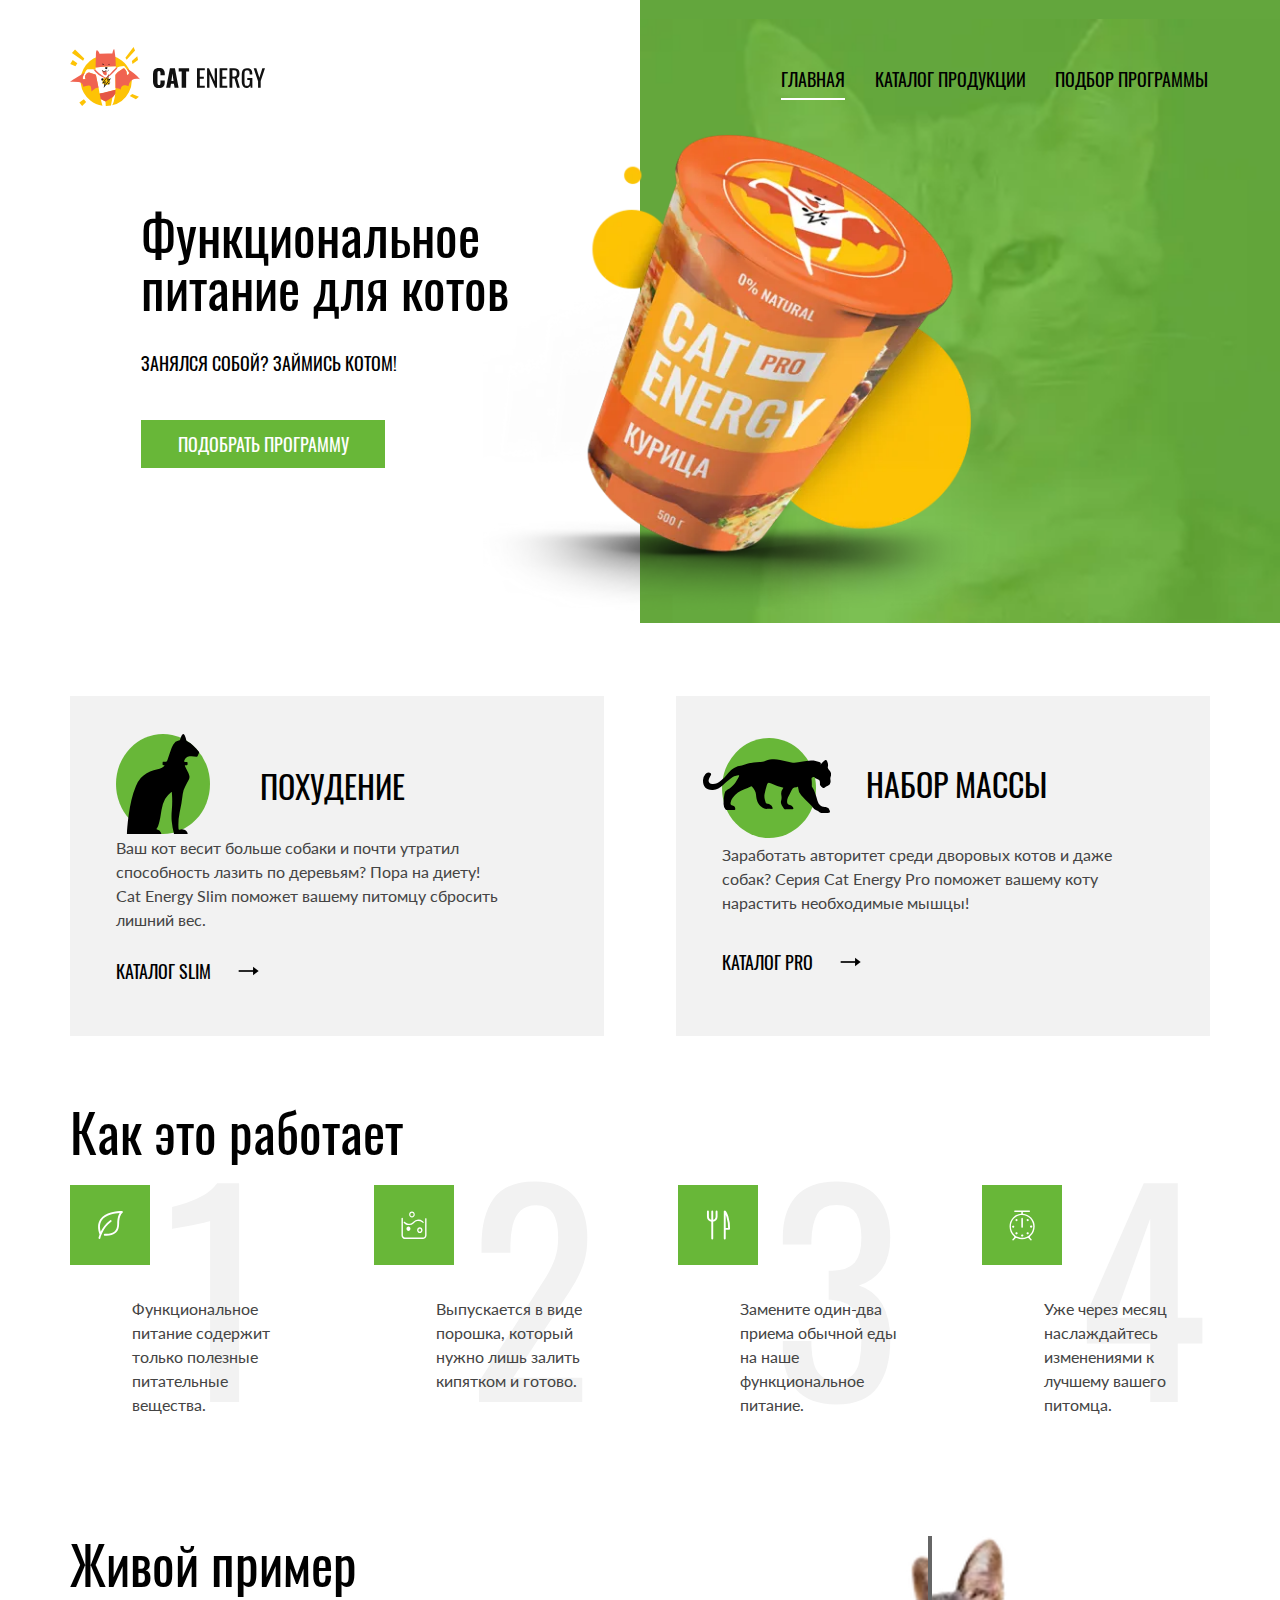
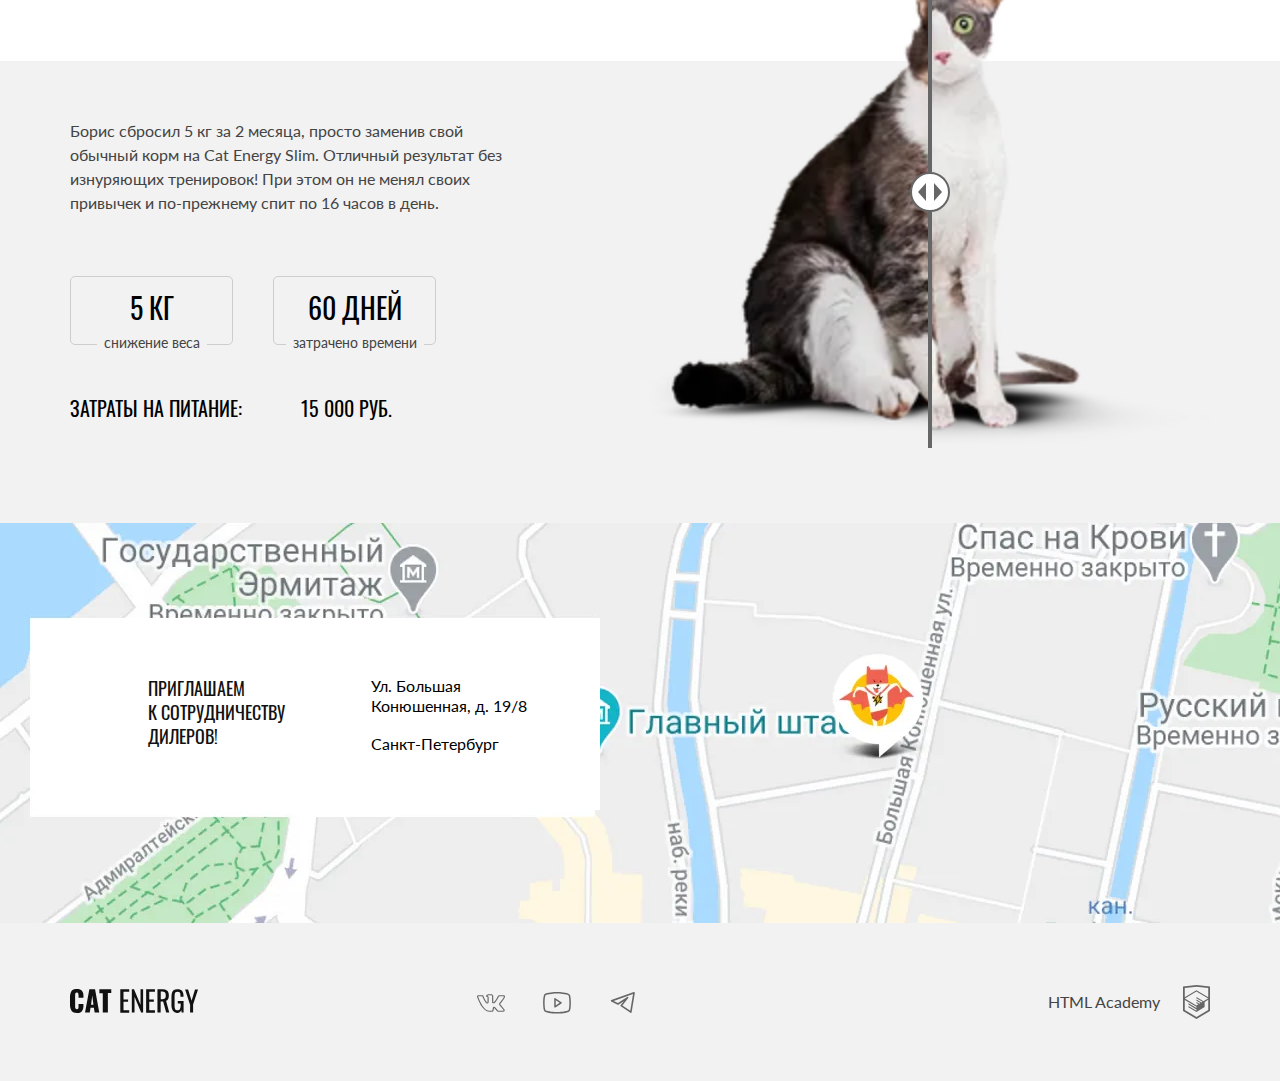
==== 11/index.html @ c5102fbd "Deploying to gh-pages from @ MurtazinRenat/2313589-cat-energy-31@5d7184aa2e91c7a59617e482bba1d8b44a4" ====
<!DOCTYPE html><html class="page" lang="ru"><head><meta charset="UTF-8"><meta name="viewport" content="width=device-width,initial-scale=1"><title>Кэт энерджи</title><meta name="viewport" content="width=device-width,initial-scale=1"><link rel="stylesheet" href="styles/styles.css"><link rel="icon" href="favicon.ico"><!-- 32×32 --><link rel="icon" href="favicons/icon.svg" type="image/svg+xml"><link rel="apple-touch-icon" href="favicons/apple.png"><!-- 180×180 --><link rel="manifest" href="manifest.webmanifest"><script src="scripts/index.js" defer="defer"></script></head><body class="page__body"><div class="page__background-wrapper"><header class="page__header page__header--background"><nav class="navigation container"><div class="navigation__wrapper"><a class="header-logo" href="#"><picture><source media="(min-width: 1220px)" srcset="images/logo/logo-picture-desctop.svg" width="70" height="59" type="image/svg+xml"><source media="(min-width: 768px)" srcset="images/logo/logo-picture-tablet.svg" width="60" height="50" type="image/svg+xml"><img class="header-logo__image" src="images/logo/logo-picture-mobile.svg" width="33" height="38" aria-hidden="true" alt="Логотип Кэт энерджи"></picture><img class="header-logo__text" src="images/logo/logo-text-header.svg" width="101" height="18" alt="Логотип Кэт энерджи"> </a><button class="navigation__toggle navigation__toggle--nojs" type="button"><span class="visually-hidden navigation__open">Открыть меню.</span></button></div><ul class="navigation__list site-list site-list--closed site-list--background site-list--nojs"><li class="site-list__item site-list__item--current"><a class="site-list__link site-list__link--current" href="#" aria-current="page">Главная</a></li><li class="site-list__item"><a class="site-list__link" href="catalog.html">Каталог продукции</a></li><li class="site-list__item"><a class="site-list__link" href="form.html">Подбор программы</a></li></ul></nav></header><main class="page__content page__content--background"><section class="page__hero hero"><div class="hero__wrapper container"><h1 class="hero__title title title--primary">Функциональное питание&nbsp;для&nbsp;котов</h1><p class="hero__slogan">Занялся собой? Займись котом!</p><div class="hero__image-wrapper"><picture><source type="image/webp" media="(min-width: 1024px)" srcset="images/index/hero-desctop@1x.webp, images/index/hero-desctop@2x.webp 2x" width="552" height="499"><source type="image/webp" media="(min-width: 640px)" srcset="images/index/hero-tablet@1x.webp, images/index/hero-tablet@2x.webp 2x" width="709" height="609"><source type="image/webp" srcset="images/index/hero-mobile@1x.webp, images/index/hero-mobile@2x.webp 2x" width="280" height="270"><source width="552" height="499" type="image/png" media="(min-width: 1220px)" srcset="images/index/hero-desctop@1x.png, images/index/hero-desctop@2x.png 2x"><source width="709" height="609" type="image/png" media="(min-width: 768px)" srcset="images/index/hero-tablet@1x.png, images/index/hero-tablet@2x.png 2x"><img class="hero__image" width="280" height="270" src="images/index/hero-mobile@1x.png" srcset="images/index/hero-mobile@2x.png 2x" alt="Функциональное питание Кэт Энерджи со вкусом курицы"></picture></div><a class="hero__button button button--primary" href="form.html">Подобрать программу</a></div></section><section class="programs"><div class="programs__wrapper container"><h2 class="visually-hidden">Каталог программ Кэт энерджи</h2><ul class="programs__list"><li class="program program--slim"><h3 class="program__title">Похудение</h3><p class="program__description">Ваш кот весит больше собаки и почти утратил способность лазить по деревьям? Пора на диету! Cat&nbsp;Energy&nbsp;Slim поможет вашему питомцу сбросить лишний вес.</p><a class="program__link" href="catalog.html">Каталог Slim</a></li><li class="program program--pro"><h3 class="program__title">Набор массы</h3><p class="program__description">Заработать авторитет среди дворовых котов и даже собак? Серия Cat&nbsp;Energy&nbsp;Pro поможет вашему коту нарастить необходимые мышцы!</p><a class="program__link" href="catalog.html">Каталог Pro</a></li></ul></div></section><section class="description"><div class="description__wrapper container"><h2 class="description__title title title--secondary">Как это работает</h2><ol class="description__list"><li class="description__item description__item--healthy"><p class="description__text">Функциональное питание содержит только полезные питательные вещества.</p></li><li class="description__item description__item--simple"><p class="description__text">Выпускается в виде порошка, который нужно лишь залить кипятком и готово.</p></li><li class="description__item description__item--tasty"><p class="description__text">Замените один-два приема обычной еды на наше функциональное питание.</p></li><li class="description__item description__item--fast"><p class="description__text">Уже через месяц наслаждайтесь изменениями к лучшему вашего питомца.</p></li></ol></div></section><section class="example"><div class="example__wrapper container"><h2 class="example__title title title--secondary">Живой пример</h2><p class="example__text">Борис сбросил 5&nbsp;кг за 2 месяца, просто заменив свой обычный корм на Cat Energy Slim. Отличный результат без изнуряющих тренировок! При этом он не менял своих привычек и по-прежнему спит по 16 часов в день.</p><dl class="example__list"><div class="example__item"><dt class="example__description">Снижение<br>&nbsp;веса</dt><dd class="example__amount">5 кг</dd></div><div class="example__item"><dt class="example__description">Затрачено<br>&nbsp;времени</dt><dd class="example__amount">60 дней</dd></div><div class="example__item example__item--line"><dt class="example__description">Затраты на питание:</dt><dd class="example__amount">15&nbsp;000&nbsp;руб.</dd></div></dl><div class="example__slider slider"><div class="slider__image-wrapper slider__image-wrapper--before"><picture><source type="image/webp" media="(min-width: 500px)" srcset="images/slider/cat-before-tablet@1x.webp, images/slider/cat-before-tablet@2x.webp 2x" width="560" height="512"><source type="image/webp" srcset="images/slider/cat-before-mobile@1x.png, images/slider/cat-before-mobile@2x.png 2x" width="280" height="256"><source width="560" height="512" type="image/png" media="(min-width: 500px)" srcset="images/slider/cat-before-tablet@1x.png, images/slider/cat-before-tablet@2x.png 2x"><img class="slider__image slider__image--before" width="140" height="256" src="images/slider/cat-before-mobile@1x.png" srcset="images/slider/cat-before-mobile@2x.png 2x" alt="Кот с лишним весом"></picture></div><div class="slider__image-wrapper slider__image-wrapper--after"><picture><source type="image/webp" media="(min-width: 500px)" srcset="images/slider/cat-after-tablet@1x.webp, images/slider/cat-after-tablet@2x.webp 2x" width="560" height="512"><source type="image/webp" srcset="images/slider/cat-after-mobile@1x.png, images/slider/cat-after-mobile@2x.png 2x" width="280" height="256"><source width="560" height="512" type="image/png" media="(min-width: 500px)" srcset="images/slider/cat-after-tablet@1x.png, images/slider/cat-after-tablet@2x.png 2x"><img class="slider__image slider__image--after" width="140" height="256" src="images/slider/cat-after-mobile@1x.png" srcset="images/slider/cat-after-mobile@2x.png 2x" alt="Кот стройного телосложения"></picture></div><button class="slider__change-image" type="button"><svg class="slider__change-image-separator" width="40" height="40" aria-hidden="true"><use href="icons/stack.svg#index_slider-separator"></use></svg> <span class="visually-hidden">Ползунок для смены изображения.</span></button></div></div></section><section class="invite"><div class="container"><div class="invite__wrapper"><h2 class="visually-hidden">Адрес магазина.</h2><p class="invite__headline">Приглашаем к&nbsp;сотрудничеству дилеров!</p><address class="invite__address"><p class="invite__text">Ул.&nbsp;Большая Конюшенная,&nbsp;д.&nbsp;19/8</p><p class="invite__text">Санкт-Петербург</p></address></div></div><div class="invite__map map invite__map--nojs" id="map"></div><picture><source type="image/webp" media="(min-width: 1220px)" srcset="images/map/map-desctop@1x.webp, images/map/map-desctop@2x.webp 2x" width="1220" height="400"><source type="image/webp" media="(min-width: 768px)" srcset="images/map/map-tablet@1x.webp, images/map/map-tablet@2x.webp 2x" width="768" height="400"><source type="image/webp" srcset="img/map-phone.webp, img/map-phone@2x.webp 2x" width="320" height="362"><source width="1220" height="400" type="image/png" media="(min-width: 1220px)" srcset="images/map/map-desctop@1x.png, images/map/map-desctop@2x.png 2x"><source width="768" height="400" type="image/png" media="(min-width: 768px)" srcset="images/map/map-tablet@1x.png, images/map/map-tablet@2x.png 2x"><img class="invite__map-image invite__map-image--nojs" width="320" height="362" src="images/map/map-mobile@1x.png" srcset="images/map/map-mobile@2x.png 2x" alt="Карта с местоположением офиса Кэт энерджи"></picture></section></main></div><footer class="footer"><div class="footer__wrapper container"><a class="footer__logo footer-logo" href="#" aria-label="Логотип Кэт Энерджи."><svg class="footer-logo__text" width="128" height="24" aria-hidden="true"><use href="icons/stack.svg#logo_logo-text-footer"></use></svg></a><section class="footer__social social"><h2 class="visually-hidden">Мы в социальных сетях.</h2><ul class="social__list"><li class="social__item"><a class="social__link social__link--vk" href="https://vk.com/htmlacademy"><span class="visually-hidden">Вконтакте.</span></a></li><li class="social__item"><a class="social__link social__link--youtube" href="https://www.youtube.com/user/htmlacademy"><span class="visually-hidden">Ютюб.</span></a></li><li class="social__item"><a class="social__link social__link--telegram" href="https://t.me/htmlacademy"><span class="visually-hidden">Телеграм.</span></a></li></ul></section><a class="footer__academy academy-logo" href="https://htmlacademy.ru/intensive/adaptive" aria-label="Логотип HTML Академии."><span class="academy-logo__text">HTML Academy</span> <svg class="academy-logo__icon" width="27" height="34" aria-hidden="true"><use href="icons/stack.svg#logo_logo-html-academy"></use></svg></a></div></footer><script src="https://api-maps.yandex.ru/2.1/?apikey=f0efd25a-59f7-45f0-a011-7aea5b12191f&lang=ru_RU" type="text/javascript"></script><script src="js/map.js"></script><script src="js/script.js"></script></body></html>
---- 11/styles/styles.css ----
@font-face{font-family:Oswald;font-style:normal;font-weight:400;src:url(../fonts/oswald/oswaldregular.woff2)format("woff2");font-display:swap}@font-face{font-family:Oswald;font-style:normal;font-weight:500;src:url(../fonts/oswald/oswaldmedium.woff2)format("woff2");font-display:swap}@font-face{font-family:Lato;font-style:normal;font-weight:400;src:url(../fonts/lato/Lato-Regular.woff2)format("woff2");font-display:swap}*,:before,:after{box-sizing:border-box}.ymaps-2-1-79-map-copyrights-promo,.ymaps-2-1-79-copyright{visibility:hidden}.visually-hidden{white-space:nowrap;-webkit-clip-path:inset(100%);clip-path:inset(100%);clip:rect(0 0 0 0);border:0;width:1px;height:1px;margin:-1px;padding:0;position:absolute;overflow:hidden}.academy-logo{justify-content:space-between;align-items:center;text-decoration:none;display:flex}@media (width>=768px){.academy-logo{gap:23px;padding:0}}.academy-logo__text{color:#444;font-family:Lato,Arial,sans-serif;font-size:clamp(16px,1.6rem,20px);font-weight:400;line-height:clamp(20px,2rem,25px)}.academy-logo__text:active{opacity:.3}.academy-logo__icon{color:#666;width:clamp(27px,2.7rem,36px);height:clamp(34px,3.4rem,45px)}.academy-logo__icon:hover,.academy-logo__icon:focus{color:#68b738}.academy-logo__icon:active{opacity:.3}.button{text-transform:uppercase;cursor:pointer;border:none;place-content:center;margin:0;padding:10px 44px;font-family:Oswald,Arial,sans-serif;font-size:min(1.6rem,22px);font-weight:400;line-height:min(2rem,28px);text-decoration:none;display:grid}@media (width>=768px){.button{font-size:clamp(18px,2rem,24px);line-height:clamp(18px,2rem,24px)}}@media (width>=1220px){.button{font-size:clamp(18px,2rem,24px);line-height:clamp(18px,2rem,24px)}}.button--primary{color:#fff;background-color:#68b738}.button--primary:hover{background-color:#5eaa2f}.button--primary:active{color:#ffffff4d;background-color:#5eaa2f}.button--secondary{color:#444;background-color:#f2f2f2}.button--secondary:hover{background-color:#ebebeb}.button--secondary:active{color:#4444444d;background-color:#ebebeb}.container{width:calc(100% - 40px);margin:0 auto}@media (width>=768px){.container{width:calc(100% - 60px)}}@media (width>=1280px){.container{width:calc(100% - 220px);max-width:2145px}}@media (width>=1220px){.container{width:calc(100% - 140px)}}.invite{position:relative}.invite--secondary{background-color:#f2f2f2}.invite__wrapper{flex-wrap:wrap;justify-content:space-between;gap:8px;padding:min(2.7rem,40px) 0;display:flex}@media (width>=768px){.invite__wrapper{gap:0;padding:min(6.1rem,70px) min(4rem,46px)}}@media (width>=1220px){.invite__wrapper{z-index:1;background-color:#fff;align-items:start;gap:10px;width:clamp(530px,56.5rem,1000px);padding:clamp(58px,6.1rem,81px) clamp(69px,7.5rem,95px) clamp(56px,6rem,78px) clamp(78px,8rem,107px);position:absolute;top:95px}}.invite__headline{color:#111;text-transform:uppercase;max-width:min(13rem,170px);margin:0;font-size:min(1.6rem,20px);font-weight:400;line-height:min(2rem,25px)}@media (width>=768px){.invite__headline{max-width:clamp(165px,16.5rem,185px);font-size:clamp(18px,2rem,27px);line-height:clamp(24px,2.6rem,35px)}}@media (width>=1220px){.invite__headline{font-size:clamp(18px,2rem,27px);line-height:clamp(24px,2.6rem,35px)}}.invite__address{max-width:min(14rem,195px);font-family:Lato,Arial,sans-serif;font-size:min(1.4rem,18px);font-style:normal;line-height:min(2rem,26px)}@media (width>=768px){.invite__address{text-align:right;gap:2rem;max-width:max(160px,16rem);font-size:clamp(14px,1.6rem,22px);line-height:clamp(18px,2rem,27px);display:grid}}@media (width>=1220px){.invite__address{text-align:left;gap:max(1.8rem,18px);font-size:clamp(16px,1.6rem,22px);line-height:clamp(20px,2rem,27px)}}.invite__text{margin:0}.invite__map{width:100%;height:362px;display:block;overflow:hidden}@media (width>=768px){.invite__map{height:400px}}.invite__map--nojs{display:none}.invite__map-image{object-fit:cover;width:100%;height:362px;display:none}@media (width>=768px){.invite__map-image{height:400px}}.invite__map-image--nojs{display:block}.page{font-family:Oswald,Arial,sans-serif;font-size:3.125vw}@media (width>=768px){.page{font-size:1.30208vw}}@media (width>=1220px){.page{font-size:.694444vw}}.page__body{color:#000;background-color:#fff;grid-template-rows:auto 1fr auto;min-height:100vh;margin:0;display:grid;position:relative}.page__background-wrapper{min-width:100%}@media (width>=1220px){.page__background-wrapper{grid-template-rows:repeat(3,auto);display:grid}.page__header{grid-area:1/1/2/-1}}.page__content{min-width:100%}@media (width>=1220px){.page__content--background{grid-area:1/1/-1/-1}}.page__hero{max-width:2200px;margin:0 auto}.title{font-size:min(3.6rem,45px);font-weight:400}.title--primary{line-height:min(3.6rem,45px)}.title--secondary{line-height:min(4rem,50px)}@media (width>=768px){.title{font-size:min(6rem,70px);line-height:min(6rem,70px)}}@media (width>=1220px){.title{font-size:clamp(45px,6rem,70px);line-height:clamp(45px,6rem,70px)}}.title-line{position:relative}.title-line:before{content:"";z-index:-1;background-color:#68b738;width:calc(100% + 40px);height:2px;position:absolute;top:min(1.6rem,19px);left:50%;transform:translate(-50%)}@media (width>=768px){.title-line:before{width:calc(100% + 140px);top:min(1.9rem,25px)}}@media (width>=1220px){.title-line:before{width:calc(100% + 140px)}}@media (width>=1280px){.title-line:before{width:calc(100% + 220px)}}@media (width>=768px){.title-line--short:after{width:calc(100% + 60px);top:min(1.9em,25px)}}.header-logo{text-decoration:none}@media (width<=767px){.header-logo{width:min(3.3rem,43px);height:min(3.8rem,50px)}}@media (width>=768px){.header-logo{align-items:center;gap:clamp(13px,1.3rem,32px);width:clamp(160px,17.4rem,240px);height:clamp(50px,5rem,62px);display:flex}}@media (width>=1220px){.header-logo{min-width:clamp(202px,20.2rem,240px);height:clamp(59px,5.9rem,75px)}}.header-logo:hover{opacity:.8}.header-logo:focus-visible{outline:2px solid #444}.header-logo:active{opacity:.6}.header-logo__image{object-fit:contain;width:100%;height:auto}@media (width>=768px){.header-logo__image{width:clamp(60px,6rem,75px)}}@media (width>=1220px){.header-logo__image{width:clamp(70px,7rem,85px)}}.header-logo__text{width:clamp(101px,10.1rem,126px);height:auto}@media (width<=767px){.header-logo__text{fill:#111;position:absolute;top:50%;left:50%;transform:translate(-50%,-50%)}}@media (width>=768px){.header-logo__text{fill:#444}}@media (width>=1220px){.header-logo__text{width:clamp(112px,11.8rem,150px)}}.navigation{position:relative}@media (width>=768px){.navigation{justify-content:space-between;align-items:start;padding-top:25px;display:flex}}@media (width>=1220px){.navigation{padding-top:clamp(46px,5.5rem,55px)}}.navigation__wrapper{justify-content:space-between;align-items:center;padding:13px 0 14px;display:flex;position:relative}@media (width>=768px){.navigation__wrapper{padding:0}}@media (width<=767px){.navigation__wrapper--decor:after{content:"";background-color:#ebebeb;width:calc(100% + 40px);height:1px;position:absolute;bottom:0;left:-20px}}.navigation__wrapper--decor+.navigation__list{border:none}.navigation__toggle{cursor:pointer;background-color:#0000;background-image:url(../icons/stack.svg#mobile_hamburger-button-mobile);background-repeat:no-repeat;background-size:contain;border:none;width:min(2.4rem,30px);height:min(2.4rem,30px);padding:0}@media (width>=768px){.navigation__toggle{display:none}}.navigation__toggle--closed{background-image:url(../icons/stack.svg#mobile_close-button-mobile);background-position:50%;background-size:min(1.8rem,30px) min(1.8rem,30px)}.navigation__toggle--nojs{display:none}@media (width<=767px){.navigation__list{z-index:2;border-top:1px solid #ebebeb;width:calc(100% + 40px);position:absolute;top:65px;left:-20px}}@media (width>=768px){.navigation__list{max-width:max(45rem,450px)}}@media (width>=1220px){.navigation__list{max-width:max(52.9rem,400px)}}.site-list{text-align:center;flex-direction:column;margin:0;padding:0;list-style:none;display:flex}.site-list--closed{display:none}@media (width<=767px){.site-list{background-color:#fff}.site-list--nojs{width:100%;display:block;position:static}}@media (width>=768px){.site-list{flex-flow:wrap;justify-content:end;gap:min(3.4rem,34px);padding-right:4px;display:flex}}@media (width>=1220px){.site-list{gap:clamp(26px,3.3rem,33px);padding-right:2px}.site-list--background{color:#fff}.site-list--background .site-list__item--current:after{background-color:#fff}}.site-list__item{position:relative}@media (width<=767px){.site-list__item{border-bottom:1px solid #e6e6e6}}@media (width>=768px){.site-list__item--current:after{content:"";background-color:#68b738;height:2px;position:absolute;bottom:3px;left:0;right:0}}.site-list__link{text-transform:uppercase;color:#000;padding:min(2.2rem,28px) min(2.2rem,28px) min(2.3rem,30px);font-size:min(2rem,24px);font-weight:400;line-height:min(2rem,24px);text-decoration:none;display:block}@media (width>=768px){.site-list__link{padding:14px 0 12px;font-size:clamp(16px,1.8rem,22px);line-height:min(2.4rem,28px)}}@media (width>=1220px){.site-list__link{padding:20px 0 13px;font-size:clamp(16px,2rem,24px);line-height:clamp(20px,2.4rem,30px)}}.site-list__link:hover{opacity:.6}.site-list__link:active{opacity:.3}.site-list__link--current{cursor:default}.site-list__link--current:hover,.site-list__link--current:active{opacity:1}.hero{text-align:center;color:#fff;background-image:-webkit-image-set(url(../images/index/hero-cat@2x.webp) 2x type("image/webp"),url(../images/index/hero-cat@1x.webp) 1x type("image/webp"),url(../images/index/hero-cat@2x.jpg) 2x,url(../images/index/hero-cat@1x.jpg) 1x),-webkit-linear-gradient(90deg,#64a73d 50%,#62a53b 50%),-webkit-linear-gradient(#62a63b calc(100% - 178px),#fff calc(100% - 178px));background-image:image-set("../images/index/hero-cat@2x.webp" 2x type("image/webp"),"../images/index/hero-cat@1x.webp" 1x type("image/webp"),"../images/index/hero-cat@2x.jpg" 2x,"../images/index/hero-cat@1x.jpg" 1x),linear-gradient(90deg,#64a73d 50%,#62a53b 50%),linear-gradient(#62a63b calc(100% - 178px),#fff calc(100% - 178px));background-position:top;background-repeat:no-repeat;background-size:auto calc(100% - 178px),auto calc(100% - 178px),auto;padding-top:min(2.7rem,40px)}@media (width>=768px){.hero{text-align:left;color:#000;background-color:#fff;background-image:none;padding-top:min(6.4rem,70px)}}@media (width>=1220px){.hero{background-image:-webkit-image-set(url(../images/index/hero-cat@2x.webp) 2x type("image/webp"),url(../images/index/hero-cat@1x.webp) 1x type("image/webp"),url(../images/index/hero-cat@2x.jpg) 2x,url(../images/index/hero-cat@1x.jpg) 1x),-webkit-linear-gradient(90deg,#fff 50%,#63a63d 50%);background-image:image-set("../images/index/hero-cat@2x.webp" 2x type("image/webp"),"../images/index/hero-cat@1x.webp" 1x type("image/webp"),"../images/index/hero-cat@2x.jpg" 2x,"../images/index/hero-cat@1x.jpg" 1x),linear-gradient(90deg,#fff 50%,#63a63d 50%);background-position:100% 100%,100%;background-repeat:no-repeat;background-size:min(72rem,50%,908px),100%;padding-top:clamp(134px,14.3rem,143px)}}@media (width>=768px){.hero__wrapper{grid-template-rows:repeat(10,min-content);grid-template-columns:repeat(2,auto);padding-left:min(90px,9rem);display:grid}}@media (width>=1220px){.hero__wrapper{min-height:min(55rem,652px);margin-bottom:max(8.2rem,70px);padding-left:clamp(56px,8rem,80px)}}.hero__title{max-width:25rem;margin:0 auto min(2.5rem,40px)}@media (width>=768px){.hero__title{grid-column:1/2;min-width:clamp(440px,44rem,660px);margin:0 0 clamp(41px,4.1rem,48px)}}@media (width>=1220px){.hero__title{margin-bottom:clamp(40px,4rem,48px);padding-top:clamp(70px,8.2rem,82px)}}.hero__slogan{text-transform:uppercase;margin:0 0 min(2.9rem,42px);font-size:min(1.4rem,18px);line-height:min(1.4rem,18px)}@media (width>=768px){.hero__slogan{grid-column:1/2;max-width:max(460px,46rem);margin-bottom:min(5rem,60px);font-size:clamp(18px,2rem,24px);line-height:clamp(18px,2rem,24px)}}@media (width>=1220px){.hero__slogan{margin-bottom:clamp(48px,5.2rem,60px);font-size:clamp(18px,2rem,24px);line-height:clamp(18px,2rem,24px)}}.hero__image-wrapper{width:28rem;max-width:350px;margin:0 auto .3rem}@media (width>=768px){.hero__image-wrapper{grid-column:2/-1;grid-row-end:-1;width:min(70.8rem,830px);max-width:none;height:min(60.9rem,714px);margin:-93px 0 0 -53rem}}@media (width>=1220px){.hero__image-wrapper{grid-row:1/-1;width:clamp(530px,55.2rem,668px);height:clamp(477px,49.9rem,604px);margin:0 0 0 -295px}}.hero__image{object-fit:contain;width:100%;height:auto;display:block}.hero__button{padding:min(1.1rem,15px) min(4.4rem,60px);font-size:min(1.6rem,20px);line-height:min(1.8rem,23px)}@media (width>=768px){.hero__button{grid-column:1/2;max-width:clamp(244px,24.4rem,325px);margin-bottom:10px;padding:clamp(15px,1.7rem,20px) clamp(24px,2.6rem,32px);font-size:clamp(18px,2rem,24px);line-height:clamp(18px,2rem,24px)}}@media (width>=1220px){.hero__button{font-size:clamp(18px,2rem,24px);line-height:clamp(18px,2rem,24px)}}@media (width>=768px){.programs__wrapper{margin-bottom:clamp(40px,4.5rem,55px)}}@media (width>=1220px){.programs__wrapper{margin-bottom:clamp(68px,7.2rem,80px)}}.programs__list{gap:min(2rem,30px);margin:0;padding:min(2rem,30px) 0;list-style:none;display:grid}@media (width>=768px){.programs__list{gap:clamp(25px,3rem,40px);padding:0}}@media (width>=1220px){.programs__list{grid-template-columns:repeat(2,1fr);gap:clamp(70px,8rem,90px)}}.programs__item{position:relative}.program{background-color:#f2f2f2;grid-template-columns:min(6.9rem,120px) 1fr;align-items:start;padding:2.1rem 2rem 1.8rem;display:grid}@media (width>=640px){.program{grid-template-columns:38.2rem auto;grid-auto-flow:dense}}@media (width>=768px) and (width<=1023px){.program{grid-template-columns:max(325px,39.3rem) auto}}@media (width>=1220px){.program{grid-template-columns:clamp(128px,16.2rem,264px) 1fr}}@media (width>=768px) and (width<=1023px){.program--slim{padding:min(7.7rem,92px) min(6.3rem,75px) min(5.8rem,69px) min(5.2rem,62px)}}@media (width>=1220px){.program--slim{padding:clamp(38px,4.1rem,55px) clamp(42px,6.1rem,82px) clamp(46px,5.8rem,78px) clamp(46px,5.2rem,70px)}}.program--pro{padding-top:2.4rem}@media (width>=768px) and (width<=1023px){.program--pro{padding:min(7.7rem,92px) min(2.9rem,34px) min(5.8rem,69px) min(5.2rem,62px)}}@media (width>=1220px){.program--pro{padding:clamp(41px,4.7rem,63px) clamp(42px,6.1rem,82px) clamp(46px,5.8rem,78px) clamp(46px,5.2rem,70px)}}.program:before{content:"";background-color:#68b738;border-radius:50%;grid-column:1/2;width:min(5rem,85px);height:min(5.3rem,90px);display:block;position:absolute}@media (width>=768px) and (width<=1023px){.program:before{grid-area:span 3/2/auto/-1;width:min(20rem,278px);height:min(21.1rem,293px)}}@media (width>=1220px){.program:before{width:clamp(94px,10rem,151px);height:clamp(100px,10.6rem,160px);margin:0}}.program:after{content:"";background-position:50%;background-repeat:no-repeat;background-size:contain;position:absolute}.program--slim:after{background-image:url(../icons/stack.svg#index_cat-slim-mobile);width:min(5rem,85px);height:min(5.3rem,90px)}@media (width>=768px){.program--slim:after{background-image:url(../icons/stack.svg#index_cat-slim-tablet);width:min(20rem,278px);height:min(21.1rem,293px)}}@media (width>=1220px){.program--slim:after{background-image:url(../icons/stack.svg#index_cat-slim-desktop);width:clamp(94px,10rem,151px);height:clamp(100px,10.6rem,160px);margin:0}}.program--pro:after{background-image:url(../icons/stack.svg#index_cat-pro-mobile);width:min(6.7rem,114px);height:min(5rem,85px);margin-left:-7px}@media (width>=768px){.program--pro:after{background-image:url(../icons/stack.svg#index_cat-pro-tablet);width:min(26.8rem,372px);height:min(20rem,278px);margin-top:14px;margin-left:-34px}}@media (width>=1220px){.program--pro:after{background-image:url(../icons/stack.svg#index_cat-pro-desktop);width:clamp(128px,13.4rem,202px);height:clamp(96px,10rem,151px);margin:0 0 0 -19px}.program--pro .program__title{padding-top:30px}}.program__title{text-transform:uppercase;grid-column:2/-1;margin:0;padding-top:.8rem;font-size:min(2.4rem,34px);font-weight:400;line-height:min(3.7rem,52px)}@media (width>=768px){.program__title{grid-column:1/2;margin-bottom:clamp(20px,2.4rem,32px);padding:0;font-size:clamp(24px,3.6rem,46px);line-height:clamp(24px,3.6rem,46px)}}@media (width>=1220px){.program__title{grid-column:2/-1;margin:0;padding-top:clamp(36px,3.6rem,42px);font-size:clamp(26px,3.6rem,46px);line-height:clamp(26px,3.6rem,46px)}}.program__description{color:#444;grid-column:1/-1;margin:0 0 min(2.3rem,36px);padding-top:min(2.2rem,38px);font-family:Lato,Arial,sans-serif;font-size:min(1.4rem,18px);font-weight:400;line-height:min(1.8rem,23px)}@media (width>=768px){.program__description{grid-column:1/2;max-width:min(34rem,100%);margin-bottom:clamp(35px,3.9rem,40px);padding:0;font-size:clamp(14px,1.6rem,20px);line-height:clamp(22px,2.4rem,30px)}}@media (width>=1220px){.program__description{grid-column:1/-1;max-width:100%;margin-bottom:clamp(24px,2.9rem,30px);padding-top:clamp(32px,3.9rem,45px);font-size:clamp(16px,1.6rem,20px);line-height:clamp(24px,2.4rem,30px)}}.program__link{color:#000;text-transform:uppercase;border-top:1px solid #d9d9d9;grid-column:1/-1;align-items:center;gap:15px;padding:min(1.8rem,30px) 0 .4rem;font-size:min(1.6rem,22px);line-height:min(1.6rem,22px);text-decoration:none;display:flex}.program__link:after{content:"";background-color:#000;width:clamp(32px,3.2rem,42px);height:clamp(10px,1rem,12px);transition:all .5s;display:block;-webkit-mask:url(../icons/stack.svg#index_icon-arrow-24) 50% no-repeat;mask:url(../icons/stack.svg#index_icon-arrow-24) 50% no-repeat}@media (width>=768px){.program__link{border:none;grid-column:1/2;gap:min(2.5rem,25px);font-size:clamp(18px,2rem,27px);line-height:clamp(18px,2rem,27px)}}@media (width>=1220px){.program__link{grid-column:1/-1;gap:25px;padding:max(.4rem,4px) 0;font-size:clamp(18px,2rem,27px);line-height:clamp(18px,2rem,27px)}}.program__link:hover:after,.program__link:focus:after{margin-left:.5rem;transition:all .4s;transform:scaleX(1.3)}.program__link:focus-visible{outline:2px solid #444}.program__link:active{opacity:.3}@media (width>=768px) and (width<=1023px){.description{border-bottom:1px solid #e6e6e6}}.description__wrapper{margin-bottom:min(4.9rem,60px)}@media (width>=768px){.description__wrapper{margin-bottom:0;padding-bottom:min(4.7rem,60px)}}@media (width>=1220px){.description__wrapper{margin-bottom:clamp(50px,7rem,70px);padding-bottom:0}}.description__title{margin:0 0 min(4rem,50px)}@media (width>=768px){.description__title{margin-bottom:min(3.2rem,40px)}}.description__list{gap:min(2rem,40px);margin:0;padding:0;list-style:none;display:grid}@media (width>=768px){.description__list{grid-template-columns:repeat(2,1fr);gap:3.7rem 5.8rem}}@media (width>=1080px){.description__list{grid-template-columns:repeat(4,1fr)}}@media (width>=1220px){.description__list{column-gap:clamp(76px,8.1rem,81px)}}.description__item{counter-increment:enumerator 1;grid-template-columns:auto 1fr;gap:min(2rem,30px);display:grid;position:relative}.description__item:before{content:"";background-color:#68b738;background-position:50%;background-repeat:no-repeat;width:min(6rem,75px);height:min(6rem,75px);position:absolute}@media (width>=768px){.description__item:before{width:clamp(80px,8rem,100px);height:clamp(80px,8rem,100px)}}.description__item--healthy:before{background-image:url(../icons/stack.svg#index_healthy-icon);background-size:25px 28px}.description__item--simple:before{background-image:url(../icons/stack.svg#index_simple-icon);background-size:26px 29px}.description__item--tasty:before{background-image:url(../icons/stack.svg#index_tasty-icon);background-size:25px 30px}.description__item--fast:before{background-image:url(../icons/stack.svg#index_fast-icon);background-size:26px 31px}@media (width>=768px){.description__item{counter-increment:number 1;grid-template-columns:auto;gap:31px;max-width:clamp(250px,25rem,360px);padding:clamp(40px,4rem,56px) 0 clamp(57px,5.7rem,80px)}.description__item:after{z-index:-1;content:counter(number);color:#f2f2f2;width:clamp(134px,13.4rem,162px);font-size:clamp(260px,28rem,340px);line-height:clamp(260px,28rem,340px);display:block;position:absolute;top:-40px;right:0}}@media (width>=1220px){.description__item:after{font-size:clamp(270px,28rem,340px);line-height:clamp(270px,28rem,340px)}}.description__text{color:#444;margin:0;padding-top:.2rem;padding-left:7rem;font-family:Lato,Arial,sans-serif;font-size:min(1.4rem,20px);line-height:min(1.8rem,25px)}@media (width>=768px){.description__text{padding-top:8rem;font-size:clamp(16px,1.6rem,20px);line-height:clamp(24px,2.4rem,30px)}}.example{background-color:#eaeaea;padding:min(2.5rem,40px) 0 min(4rem,56px);position:relative}@media (width>=768px){.example{background-image:linear-gradient(#fff calc(100% - 462px),#eaeaea calc(100% - 462px));padding:min(4.5rem,45px) 0 min(10.1rem,101px)}}@media (width>=1220px){.example{background-image:linear-gradient(#fff min(100% - 462px,23%),#f2f2f2 min(100% - 462px,23%));padding:0 0 75px}.example__wrapper{grid-auto-flow:dense;display:grid}}.example__title{margin:0 0 40px}@media (width>=768px){.example__title{margin-bottom:min(6rem,60px)}}@media (width>=1220px){.example__title{grid-column:1/2;margin-bottom:clamp(104px,14.6rem,146px)}}.example__text{color:#444;margin:0 0 min(2rem,36px);font-family:Lato,Arial,sans-serif;font-size:min(1.4rem,18px);line-height:min(1.8rem,23px)}@media (width>=768px){.example__text{margin-bottom:min(5.5rem,55px);font-size:clamp(16px,1.6rem,20px);line-height:clamp(24px,2.4rem,30px)}}@media (width>=1220px){.example__text{grid-column:1/2;max-width:clamp(433px,43.3rem,660px);margin-bottom:clamp(58px,6.9rem,69px)}}.example__list{grid-template-columns:repeat(2,1fr);gap:min(3.4rem,45px) 3.2rem;margin:0 0 min(2rem,40px);display:grid}@media (width>=768px) and (width<=1023px){.example__list{grid-template-columns:repeat(2,clamp(155px,16.2rem,235px)) 1fr;gap:max(43px,4.3rem);margin-bottom:min(10.2rem,104px)}}@media (width>=1220px){.example__list{grid-column:1/2;gap:clamp(50px,6rem,80px) clamp(40px,4.2rem,80px);max-width:clamp(366px,36.6rem,645px);margin-bottom:0}}.example__item{text-align:center;border:.1rem solid #cdcdcd;border-radius:5px;flex-direction:column-reverse;align-items:center;padding:min(1.4rem,22px) min(1rem,16px) min(.7rem,11px);display:flex}@media (width>=768px){.example__item{padding-bottom:clamp(9px,.9rem,14px)}}.example__item--line{border:none;flex-direction:row;grid-column:1/-1;justify-content:center;gap:.3rem;padding:0;display:flex}@media (width>=768px) and (width<=1023px){.example__item--line{text-align:right;flex-direction:column;grid-column:3/-1;align-items:end;gap:max(1rem,10px)}}@media (width>=1220px){.example__item--line{justify-content:start;gap:min(6.6rem,66px)}}.example__amount{text-transform:uppercase;margin:0;font-size:min(2.4rem,27px);line-height:min(2.4rem,27px)}@media (width>=768px){.example__amount{font-size:clamp(28px,3rem,40px);line-height:clamp(35px,3.7rem,48px)}}@media (width>=1220px){.example__amount{font-size:clamp(28px,3rem,40px);line-height:clamp(35px,3.7rem,48px)}}.example__description{text-transform:lowercase;color:#444;background-color:#eaeaea;max-width:7.7rem;margin-top:.7rem;margin-bottom:max(-2.2rem,-30px);padding:0 .5rem;font-family:Lato,Arial,sans-serif;font-size:min(1.2rem,16px);line-height:min(1.2rem,16px)}@media (width>=768px){.example__description{background-color:#fff;max-width:max(200px,20rem);margin-top:max(11px,1.1rem);margin-bottom:clamp(-21px,-1.5rem,-15px);padding:0 max(7px,.7rem);font-size:clamp(14px,1.4rem,18px);line-height:clamp(14px,1.4rem,18px)}.example__description br{display:none}}@media (width>=1220px){.example__description{background-color:#f2f2f2}}.example__item--line .example__amount,.example__item--line .example__description{color:#000;text-transform:uppercase;max-width:12.2rem;margin:0;padding:0;font-family:Oswald,Arial,sans-serif;font-size:min(1.4rem,20px);line-height:clamp(20px,2rem,28px);transform:none}@media (width>=768px){.example__item--line .example__amount,.example__item--line .example__description{max-width:max(20rem,200px);font-size:clamp(19px,2rem,26px)}}@media (width>=1220px){.example__item--line .example__amount,.example__item--line .example__description{font-size:clamp(20px,2rem,26px)}}@media (width<=767px){.example__slider{width:28rem;height:25.6rem;margin:0 auto}}@media (width>=768px){.example__slider{width:clamp(560px,56rem,630px);height:min(51.2rem,570px);margin:0 auto}}@media (width>=1220px){.example__slider{grid-area:span 4/2/auto/3;place-self:start end;width:clamp(560px,56rem,800px);height:clamp(512px,51.2rem,726px);margin:0}}.slider{--cat-width:50%;grid-template-columns:var(--cat-width)1fr;display:grid;position:relative}.slider__image-wrapper{display:flex;overflow:hidden}.slider__image-wrapper--before{justify-content:flex-start}.slider__image-wrapper--after{justify-content:flex-end}.slider__image{width:28rem;height:auto}@media (width>=768px){.slider__image{width:clamp(560px,56rem,630px)}}@media (width>=1220px){.slider__image{width:clamp(560px,56rem,800px)}}.slider__change-image{color:#666;cursor:pointer;background:#666;border:none;width:4px;height:100%;margin:0;padding:0;position:absolute;left:50%;transform:translate(-50%)}.slider__change-image:hover,.slider__change-image:focus{color:#68b738;background-color:#68b738;outline:none}.slider__change-image:active{color:#5eaa2f;opacity:.6;background-color:#5eaa2f}.slider__change-image-separator{color:#666;cursor:pointer;background:0 0;border:none;width:clamp(40px,4rem,45px);height:clamp(40px,4rem,45px);position:absolute;top:50%;left:50%;transform:translate(-50%,-50%)}.slider__change-image-separator:hover,.slider__change-image-separator:focus{color:#68b738;outline:none}.slider__change-image-separator:active{color:#5eaa2f;opacity:.6}.catalog{padding-top:min(2.7rem,35px)}@media (width>=768px){.catalog{padding-top:min(6.3rem,63px)}}@media (width>=1220px){.catalog{padding-top:clamp(60px,7.4rem,74px)}}@media (width>=768px){.catalog__wrapper{margin-bottom:min(7rem,70px)}}@media (width>=1220px){.catalog__wrapper{margin-bottom:clamp(66px,7.6rem,76px)}}.catalog__title{margin:0 0 41px}@media (width>=768px){.catalog__title{margin-bottom:min(16.6rem,1656px)}}@media (width>=1220px){.catalog__title{margin-bottom:clamp(150px,16.5rem,165px)}}.cards{margin:0;padding:0;list-style:none;display:grid;position:relative}.cards:before{content:"";background-color:#ebebeb;width:calc(100% + 40px);height:1px;position:absolute;top:0;left:50%;transform:translate(-50%)}@media (width>=768px){.cards:before{display:none}.cards{grid-template-columns:repeat(auto-fill,minmax(min(26rem,335px),1fr));justify-items:stretch;gap:min(13.9rem,139px) min(6rem,60px)}}@media (width>=1220px){.cards{grid-template-columns:repeat(auto-fill,minmax(min(24.5rem,324px),1fr));gap:clamp(135px,14.5rem,145px) 80px}}.card{grid-template-columns:repeat(2,1fr);padding:min(2rem,30px) 0 min(2.5rem,38px);display:grid;position:relative}.card:after{content:"";background-color:#ebebeb;width:calc(100% + 40px);height:1px;position:absolute;bottom:0;left:50%;transform:translate(-50%)}@media (width>=768px){.card:after{display:none}.card{background-color:#f2f2f2;grid-template-rows:repeat(4,min-content) 1fr;grid-template-columns:auto;padding:0 min(3.7rem,45px) min(4rem,55px)}}@media (width>=1220px){.card{padding:0 clamp(30px,3.8rem,46px) clamp(40px,4rem,54px)}}.card__image-link{grid-area:span 2/1/auto/2;justify-self:center;width:min(14rem,182px);height:min(10.7rem,130px)}@media (width>=768px){.card__image-link{grid-column:1/-1;width:min(20rem,245px);height:min(21rem,252px);margin:-71px auto min(2.2rem,22px)}}@media (width>=1220px){.card__image-link{width:min(16.9rem,200px);height:min(21rem,252px);margin-top:-72px;margin-bottom:13px}}.card__image{object-fit:contain;width:100%;height:auto;display:block}@media (width>=768px){.card__image{grid-column:1/-1}}.card__caption-link{color:#222;grid-column:2/-1;max-width:7.6rem;margin-bottom:11px;padding-top:3px;text-decoration:none}@media (width>=768px){.card__caption-link{grid-column:1/-1;max-width:clamp(135px,13.5rem,200px);margin:0 auto min(2rem,30px);padding:0;display:block}}@media (width>=1220px){.card__caption-link{max-width:clamp(140px,14rem,172px);margin-bottom:clamp(20px,2.3rem,30px)}}.card__caption{text-transform:uppercase;margin:0;font-size:min(1.6rem,20px);font-weight:400;line-height:min(2rem,25px)}@media (width>=768px){.card__caption{text-align:center;font-size:clamp(18px,2rem,24px);line-height:clamp(22px,2.4rem,29px)}}@media (width>=1220px){.card__caption{font-size:clamp(20px,2rem,27px);line-height:clamp(24px,2.4rem,33px)}}.card__feature-list{grid-column:2/-1;margin:0}@media (width>=768px){.card__feature-list{grid-column:1/-1;row-gap:max(.5rem,5px);display:grid}}@media (width>=1220px){.card__feature-list{row-gap:max(.7rem,7px)}}.card__feature-item{color:#444;justify-content:space-between;font-family:Lato,Arial,sans-serif;font-size:min(1.2rem,17px);line-height:min(1.6rem,23px);display:flex}@media (width>=768px){.card__feature-item{border-bottom:1px solid #cdcdcd;gap:6px;padding-bottom:max(6px,.6rem);font-size:clamp(14px,1.6rem,19px);line-height:clamp(18px,2rem,24px)}}@media (width>=1220px){.card__feature-item{font-size:clamp(16px,1.6rem,19px);line-height:clamp(20px,2rem,24px)}}.card__amount{margin:0}.catalog-link{grid-column:1/-1;width:100%;margin-top:min(1.7rem,25px);padding-top:min(1.1rem,18px);padding-bottom:min(.9rem,15px)}@media (width>=768px){.catalog-link{align-self:end;margin-top:3.2rem;padding:clamp(10px,1rem,15px) min(4.5rem,71px);font-size:clamp(16px,1.6rem,20px);line-height:clamp(18px,2rem,24px)}}@media (width>=1220px){.catalog-link{margin-top:clamp(32px,3.2rem,45px);padding:clamp(10px,1rem,15px) clamp(38px,4.5rem,71px);font-size:clamp(16px,1.6rem,24px);line-height:clamp(20px,2rem,29px)}}.showing{text-align:center;padding:min(2.5rem,50px) 0}@media (width<=767px){.showing{position:relative}}.showing:before{content:"";background-image:url(../icons/stack.svg#catalog_icon-plus-30);background-repeat:no-repeat;background-size:contain;width:3rem;height:3rem;margin:0 auto min(2.4rem,35px);display:block}@media (width>=768px){.showing:before{content:"";background-image:url(../icons/stack.svg#catalog_icon-plus-60);background-repeat:no-repeat;background-size:contain;width:max(6rem,60px);height:max(6rem,60px);margin:0 auto min(5rem,60px);display:block}}@media (width>=1220px){.showing:before{margin-bottom:min(4rem,50px)}}.showing:after{content:"";background-color:#ebebeb;width:calc(100% + 40px);height:1px;position:absolute;bottom:0;left:50%;transform:translate(-50%)}@media (width>=768px){.showing:after{display:none}.showing{border:2px solid #f2f2f2;padding:min(5rem,55px) min(3.7rem,40px) min(4rem,54px);display:grid}}@media (width>=1220px){.showing{padding:clamp(40px,5rem,50px) clamp(20px,3.75rem,40px) clamp(40px,4rem,54px)}}.showing__title{color:#111;text-transform:uppercase;margin:0 0 min(.8rem,16px);font-size:min(1.6rem,24px);line-height:min(2rem,30px)}@media (width>=768px){.showing__title{max-width:13.4rem;margin:0 auto min(2.2rem,30px);font-size:min(2rem,26px);line-height:min(2.4rem,30px)}}@media (width>=1220px){.showing__title{margin-bottom:clamp(22px,2.4rem,32px);font-size:clamp(18px,2rem,26px);line-height:clamp(22px,2.4rem,30px)}}.showing__description{margin:0 0 min(2.1rem,28px);font-family:Lato,Arial,sans-serif;font-size:min(1.2rem,18px);line-height:min(1.6rem,22px)}@media (width>=768px){.showing__description{max-width:max(17rem,168px);margin:0 auto 8.2rem;font-size:clamp(14px,1.6rem,20px);line-height:clamp(16px,1.8rem,25px)}}@media (width>=1220px){.showing__description{margin-bottom:clamp(76px,8.9rem,100px);font-size:clamp(16px,1.6rem,20px);line-height:clamp(18px,1.8rem,25px)}}.showing-link{width:100%;padding:min(1rem,14px)}@media (width>=768px){.showing-link{align-self:end;padding:clamp(10px,1rem,15px) clamp(45px,4.5rem,55px);font-size:clamp(16px,1.6rem,22px);line-height:clamp(18px,2rem,28px)}}@media (width>=1220px){.showing-link{padding:clamp(10px,1rem,15px) clamp(39px,3.9rem,55px);font-size:clamp(16px,1.6rem,22px);line-height:clamp(20px,2rem,28px)}}.extra-products{padding:min(2.4rem,40px) 0 min(3.5rem,55px)}@media (width>=768px){.extra-products{padding:0 0 min(7.4rem,74px)}}@media (width>=1220px){.extra-products{padding-bottom:clamp(76px,8.6rem,86px)}.extra-products__wrapper{grid-template-columns:min(89.5rem,1688px) auto;grid-auto-flow:dense;gap:30px clamp(60px,8rem,80px);display:grid}}.extra-products__title{background-color:#fff;max-width:-moz-fit-content;max-width:fit-content;margin:0 0 min(3.6rem,40px) -20px;padding:0 20px;font-size:min(2.4rem,28px);font-weight:400;line-height:min(2.4rem,28px)}@media (width>=768px){.extra-products__title{margin-bottom:min(7.9rem,79px);margin-left:0;padding:0 40px;font-size:clamp(32px,3.6rem,40px);line-height:clamp(32px,3.6rem,40px)}}@media (width>=1220px){.extra-products__title{margin-bottom:clamp(70px,7.9rem,79px);margin-left:-40px;font-size:clamp(32px,3.6rem,40px);line-height:clamp(32px,3.6rem,40px)}}.extra-products__list{margin-bottom:min(3.6rem,40px)}@media (width>=768px){.extra-products__list{margin-bottom:min(7rem,70px)}}@media (width>=1220px){.extra-products__list{grid-column:1/2;margin:0}}.extras{margin:0;padding:0;list-style:none}.extras__item{border-top:1px solid #cdcdcd;padding:min(1.3rem,20px) 0 min(1.8rem,28px);display:grid}.extras__item:last-child{border-bottom:1px solid #cdcdcd}@media (width>=768px){.extras__item{grid-template-columns:repeat(2,1fr);padding:min(2.6rem,32px) min(3.8rem,48px) min(2.8rem,35px)}}@media (width>=1220px){.extras__item{grid-template-columns:min(32.5rem,662px) min(32.6rem,664px) auto;align-items:center;padding:clamp(14px,1.4rem,18px) 0 clamp(17px,1.7rem,22px)}}.extras__caption{text-transform:uppercase;margin:0 0 min(1.2rem,18px);font-size:min(1.6rem,20px);font-weight:400;line-height:min(1.6rem,20px)}@media (width>=768px){.extras__caption{grid-column:1/2;margin:0;font-size:clamp(18px,2rem,24px);line-height:clamp(18px,2rem,24px)}}@media (width>=1220px){.extras__caption{font-size:clamp(18px,2rem,24px);line-height:clamp(18px,2rem,24px)}}.extras__features{color:#444;justify-content:space-between;gap:5px;margin:0 0 min(1.5rem,22px);font-family:Lato,Arial,sans-serif;font-size:min(1.4rem,18px);line-height:min(1.4rem,18px);display:flex}@media (width>=768px){.extras__features{text-align:end;grid-column:2/-1;grid-template-columns:70.3833% 25.784%;justify-items:end;margin:0;font-size:clamp(16px,1.6rem,20px);line-height:clamp(20px,2rem,26px);display:grid}}@media (width>=1220px){.extras__features{text-align:left;grid-column:2/3;grid-template-columns:70.3833% 25.784%;justify-items:start;padding-top:min(.7rem,7px)}}.extras__value,.extras__price{margin:0}.extras__link{padding:min(1rem,18px)}@media (width>=768px){.extras__link{grid-column:1/-1;margin-top:min(2.4rem,32px);padding:clamp(12px,1.2rem,18px);font-size:clamp(16px,1.6rem,24px);line-height:clamp(16px,1.6rem,24px)}}@media (width>=1220px){.extras__link{grid-column:3/-1;margin-top:0}}.promotion{text-align:center;background-color:#68b738;background-image:-webkit-image-set(url(../images/catalog/promotion/promotion-cat-mobile@2x.webp) 2x type("image/webp"),url(../images/catalog/promotion/promotion-cat-mobile@2x.webp) 1x type("image/webp"),url(../images/catalog/promotion/promotion-cat-mobile@2x.jpg) 2x,url(../images/catalog/promotion/promotion-cat-mobile@2x.jpg) 1x);background-image:image-set("../images/catalog/promotion/promotion-cat-mobile@2x.webp" 2x type("image/webp"),"../images/catalog/promotion/promotion-cat-mobile@2x.webp" 1x type("image/webp"),"../images/catalog/promotion/promotion-cat-mobile@2x.jpg" 2x,"../images/catalog/promotion/promotion-cat-mobile@2x.jpg" 1x);background-position:50%;background-repeat:no-repeat;background-size:cover;padding:min(5.9rem,68px) 0 min(4.3rem,49px)}.promotion:before{content:"";background-image:url(../icons/stack.svg#catalog_icon-gift-mibile);background-repeat:no-repeat;background-size:contain;width:min(7.8rem,132px);height:min(8rem,136px);margin:0 auto min(4.8rem,60px);display:block}@media (width>=768px){.promotion:before{background-image:url(../icons/stack.svg#catalog_icon-gift-tablet-desktop);width:clamp(80px,8rem,132px);height:clamp(82px,8.2rem,136px);margin:0}}@media (width>=1220px){.promotion:before{margin:0 auto clamp(40px,4.6rem,60px)}}@media (width>=768px) and (width<=1023px){.promotion{background-image:-webkit-image-set(url(../images/catalog/promotion/promotion-cat-tablet@2x.webp) 2x type("image/webp"),url(../images/catalog/promotion/promotion-cat-tablet@2x.webp) 1x type("image/webp"),url(../images/catalog/promotion/promotion-cat-tablet@2x.jpg) 2x,url(../images/catalog/promotion/promotion-cat-tablet@2x.jpg) 1x);background-image:image-set("../images/catalog/promotion/promotion-cat-tablet@2x.webp" 2x type("image/webp"),"../images/catalog/promotion/promotion-cat-tablet@2x.webp" 1x type("image/webp"),"../images/catalog/promotion/promotion-cat-tablet@2x.jpg" 2x,"../images/catalog/promotion/promotion-cat-tablet@2x.jpg" 1x);background-position:50% 60%;justify-content:space-between;align-items:center;padding:min(5.8rem,74px) min(12.5rem,159px) min(6rem,76px) min(7.9rem,100px);display:flex}}@media (width>=1220px){.promotion{background-image:-webkit-image-set(url(../images/catalog/promotion/promotion-cat-desktop@2x.webp) 2x type("image/webp"),url(../images/catalog/promotion/promotion-cat-desktop@2x.webp) 1x type("image/webp"),url(../images/catalog/promotion/promotion-cat-desktop@2x.jpg) 2x,url(../images/catalog/promotion/promotion-cat-desktop@2x.jpg) 1x);background-image:image-set("../images/catalog/promotion/promotion-cat-desktop@2x.webp" 2x type("image/webp"),"../images/catalog/promotion/promotion-cat-desktop@2x.webp" 1x type("image/webp"),"../images/catalog/promotion/promotion-cat-desktop@2x.jpg" 2x,"../images/catalog/promotion/promotion-cat-desktop@2x.jpg" 1x);background-position:50% 60%;max-width:none;padding:min(5.8rem,74px) min(4.2rem,53px) min(4.3rem,54px)}}.promotion__text{color:#fff;max-width:min(16.2rem,270px);margin:0 auto;font-family:Lato,Arial,sans-serif;font-size:min(1.6rem,24px);line-height:min(2rem,30px)}@media (width>=768px){.promotion__text{text-align:left;max-width:clamp(150px,16.2rem,270px);margin:0;font-size:clamp(14px,1.6rem,24px);line-height:clamp(18px,2rem,30px)}}@media (width>=1220px){.promotion__text{text-align:center;width:max(16.2rem,150px);margin:0 auto;font-size:clamp(14px,1.6rem,24px);line-height:clamp(18px,2rem,30px)}}.subscribe{padding:min(2.4rem,40px) 0 min(3.5rem,55px)}@media (width>=768px){.subscribe{padding:0 0 min(7.4rem,74px)}}@media (width>=1220px){.subscribe{padding-bottom:clamp(76px,8.6rem,86px)}}.subscribe__title{background-color:#fff;max-width:-moz-fit-content;max-width:fit-content;margin:0 0 min(3.6rem,40px) -20px;padding:0 20px;font-size:min(2.4rem,28px);font-weight:400;line-height:min(2.4rem,28px)}@media (width>=768px){.subscribe__title{margin-bottom:min(7.9rem,79px);margin-left:0;padding:0 40px;font-size:clamp(32px,3.6rem,40px);line-height:clamp(32px,3.6rem,40px)}}@media (width>=1220px){.subscribe__title{margin-bottom:clamp(70px,7.9rem,79px);margin-left:-40px;font-size:clamp(32px,3.6rem,40px);line-height:clamp(32px,3.6rem,40px)}}.subscribe__description{text-align:center;text-transform:uppercase;margin:0 0 min(1.2rem,18px);font-size:min(1.6rem,24px);font-weight:400;line-height:min(2rem,30px)}@media (width>=768px){.subscribe__description{margin:0;font-size:min(2.4rem,34px);line-height:min(3.7rem,52px)}}@media (width>=1220px){.subscribe__description{font-size:min(2.4rem,34px);line-height:min(3.7rem,52px)}}.subscribe__form{flex-direction:column;justify-content:center;align-items:center;gap:16px;display:flex}@media (width>=768px){.subscribe__form{flex-direction:row;justify-content:center;align-items:center;gap:0;display:flex}}@media (width>=1220px){.subscribe__form{flex-direction:row;justify-content:center;gap:0;max-width:none}}.subscribe__field{text-transform:uppercase;border:1px solid #e7e7e7;width:100%;min-width:280px;max-width:496px;padding:12px;font-family:Oswald,Arial,sans-serif;font-size:min(1.6rem,24px);transition:border-color,border .3s}.subscribe__field:hover{border-color:#cdcdcd}.subscribe__field:focus{border:2px solid #444}.subscribe__field:user-invalid{border:2px solid #ff8282}.subscribe__field::placeholder{color:#444}@media (width>=768px){.subscribe__field{min-width:376px;font-size:min(2rem,26px)}}@media (width>=1220px){.subscribe__field{flex-grow:1;min-width:496px}}.subscribe__button{border:none;width:clamp(490px,8rem,132px);height:clamp(72px,8.2rem,72px);padding:clamp(12px,1.2rem,18px);font-size:min(1.6rem,20px);line-height:min(1.6rem,20px)}@media (width>=768px){.subscribe__button{width:clamp(256px,8rem,132px);height:clamp(56px,8.2rem,56px);font-size:min(1.6rem,20px);line-height:min(1.6rem,20px)}}@media (width>=1220px){.subscribe__button{width:clamp(256px,8rem,132px);height:clamp(56px,8.2rem,56px);font-size:min(1.6rem,20px);line-height:min(1.6rem,20px)}}.footer{background-color:#f2f2f2}.footer__wrapper{gap:min(1rem,15px);padding:min(3.9rem,50px) 0;display:grid}@media (width>=768px){.footer__wrapper{grid-template-columns:repeat(3,1fr);grid-auto-flow:dense;align-items:start;padding:min(5.5rem,70px) 0}}@media (width>=1220px){.footer__wrapper{padding:clamp(62px,6.7rem,80px) 0}}.footer__logo{border-bottom:1px solid #d9d9d9;padding-bottom:min(1.7rem,25px)}@media (width>=768px){.footer__logo{border:none;grid-column:1/2;justify-self:start;padding:min(.5rem,10px) 0}}.footer__social{border-bottom:1px solid #d9d9d9;margin-bottom:10px;padding:min(1.1rem,18px) 0 min(1.8rem,28px)}@media (width>=768px){.footer__social{justify-self:space-between;border:none;grid-column:2/3;max-width:max(180px,18rem);margin:0;padding:clamp(7px,.7rem,12px) 0}}@media (width<=767px){.footer__academy{width:280px;margin:0 auto}}@media (width>=768px){.footer__academy{grid-column:3/-1;justify-self:end}}.footer-logo{place-content:center;display:grid}.footer-logo__text{color:#111;width:clamp(128px,12.8rem,140px);height:auto}.footer-logo__text:hover,.footer-logo__text:focus{color:#3e3e3e}.footer-logo__text:active{opacity:#6b6b6b}.social__list{flex-wrap:wrap;justify-content:space-between;gap:min(2.4rem,36px);max-width:max(13.2rem,132px);margin:0 auto;padding:0;list-style:none;display:flex}.social__link{background-color:#666;width:clamp(28px,2.8rem,35px);height:clamp(22px,2.2rem,28px);position:absolute}.social__link--vk{background-position:50%;background-repeat:no-repeat;-webkit-mask-image:url(../icons/stack.svg#social_vkontakte);mask-image:url(../icons/stack.svg#social_vkontakte)}.social__link--youtube{background-position:50%;background-repeat:no-repeat;-webkit-mask-image:url(../icons/stack.svg#social_youtube);mask-image:url(../icons/stack.svg#social_youtube)}.social__link--telegram{background-position:50%;background-repeat:no-repeat;-webkit-mask-image:url(../icons/stack.svg#social_telegram);mask-image:url(../icons/stack.svg#social_telegram)}.social__link:hover,.social__link:focus{background-color:#68b738}.social__link:active{opacity:.3}.map{border:none}.ymaps-2-1-79-copyright,.ymaps-2-1-79-map-copyrights-promo{visibility:hidden}
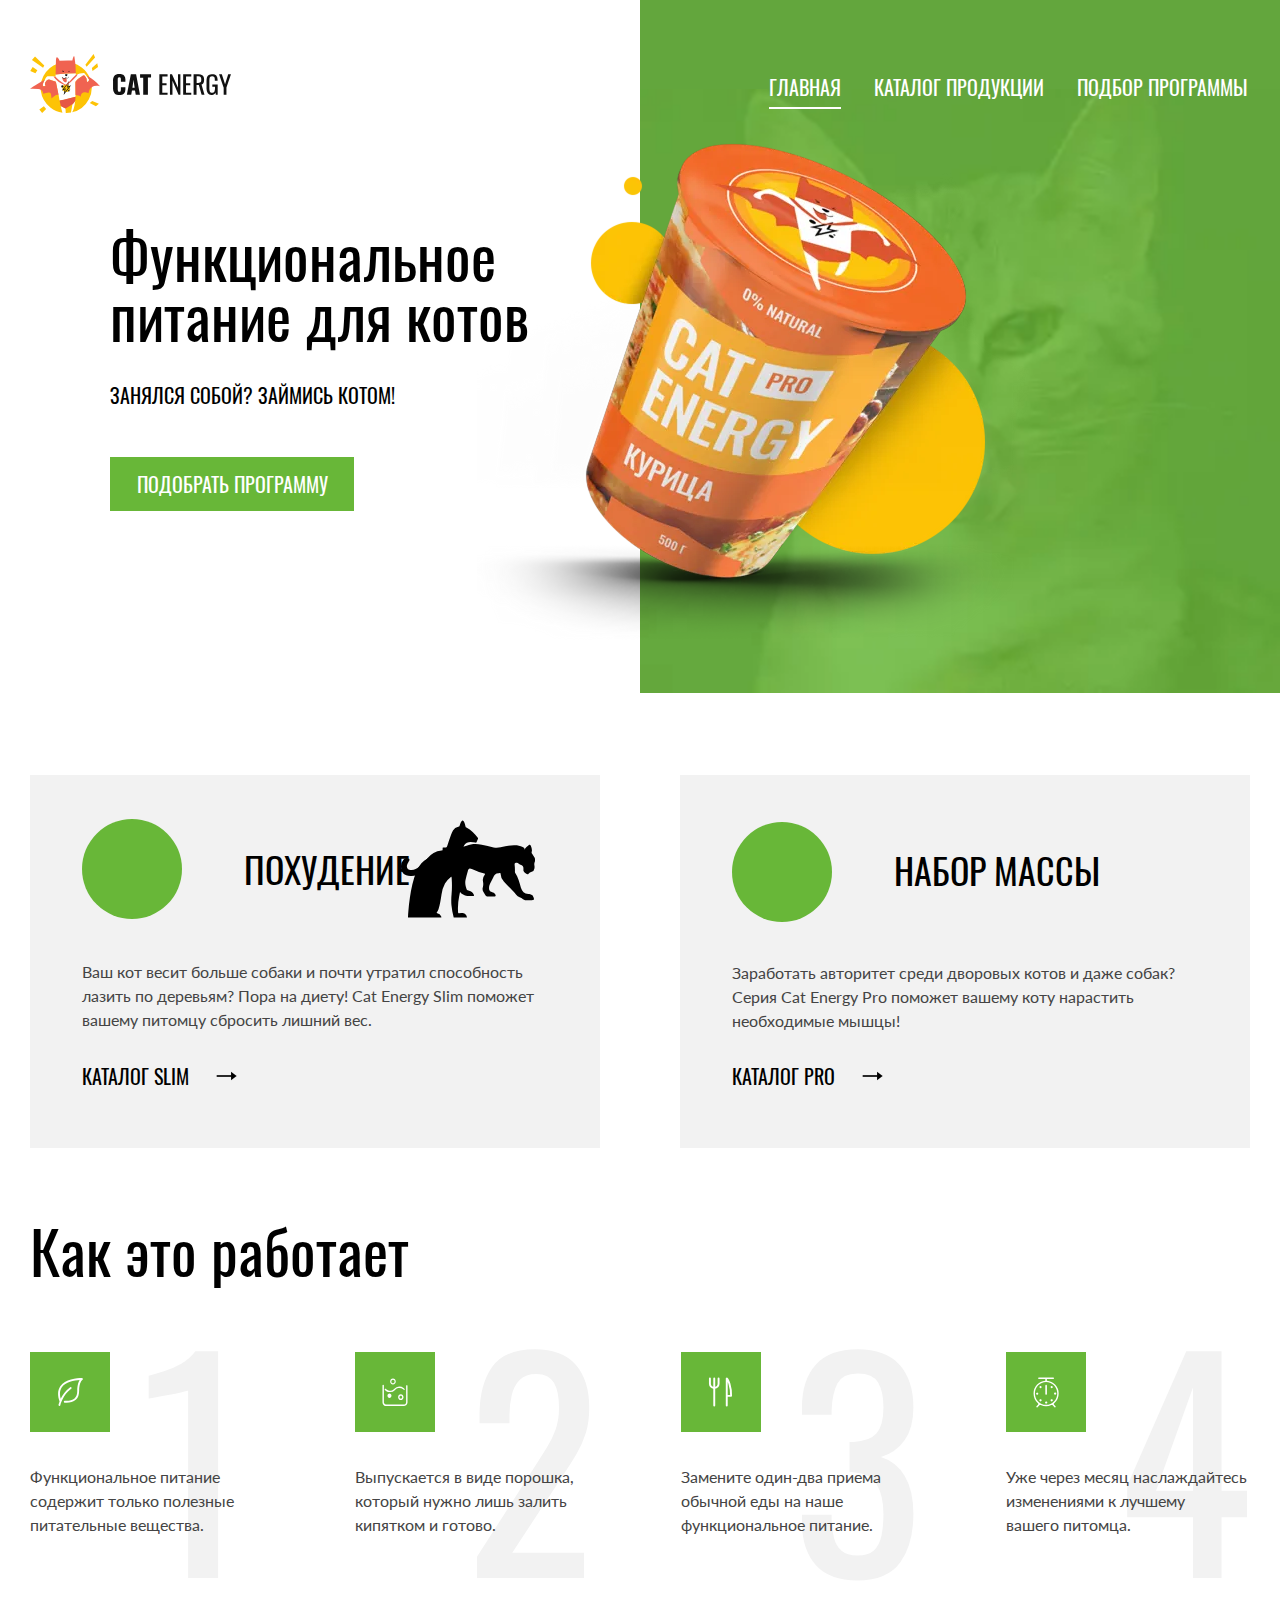
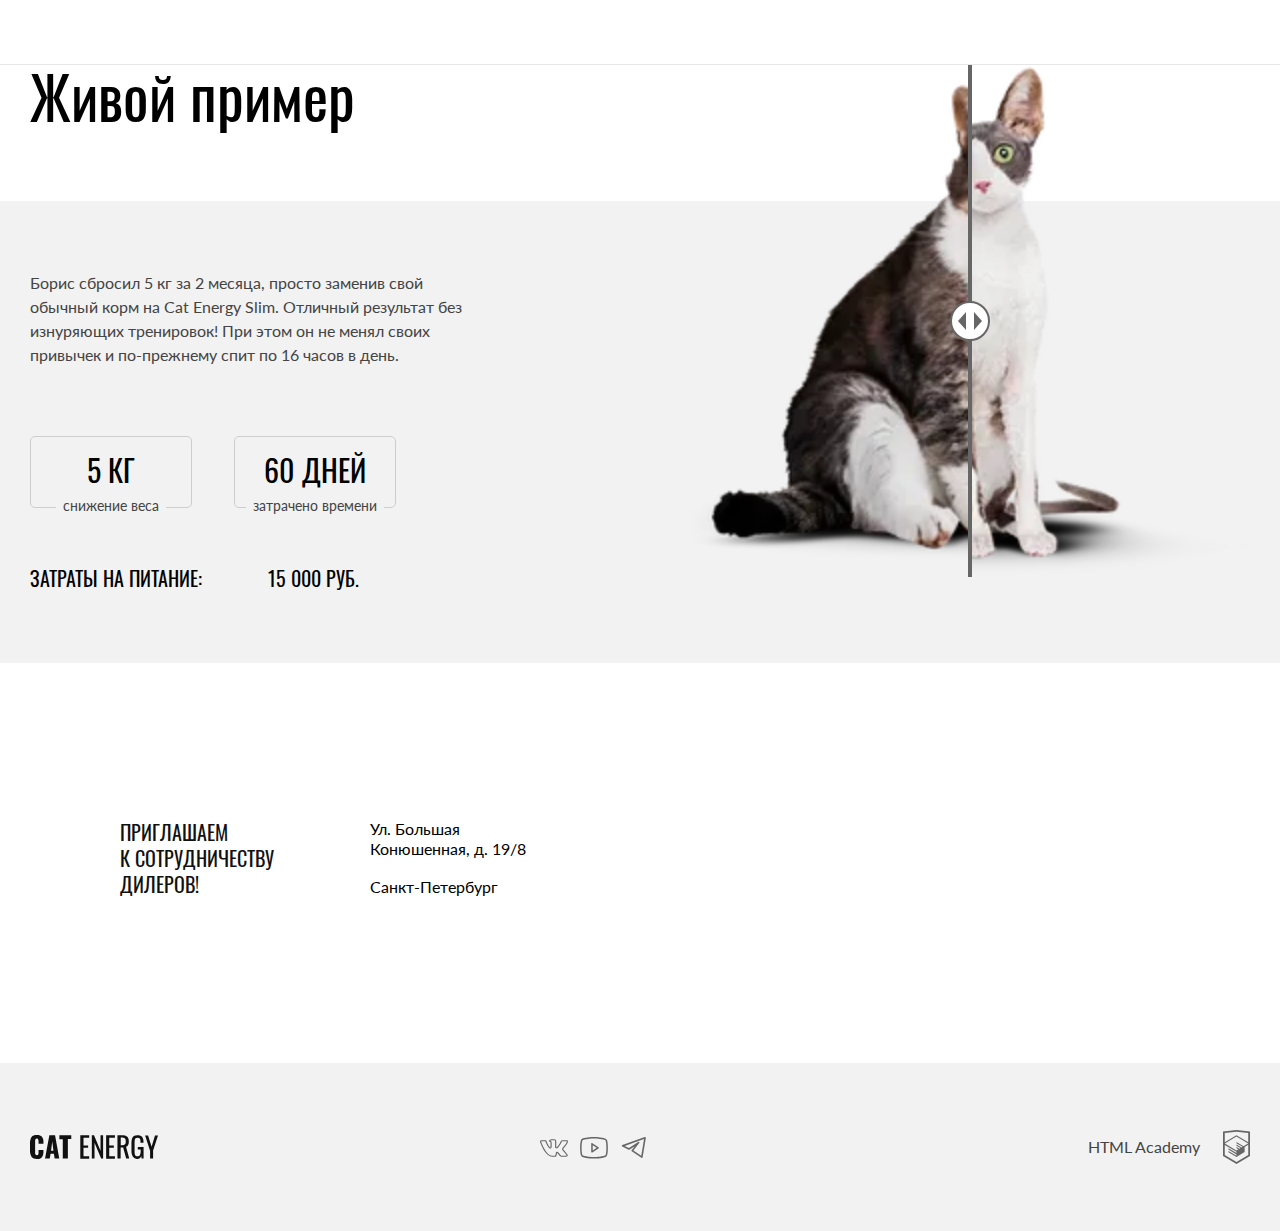
==== commit d3d66229: "Deploying to gh-pages from @ MurtazinRenat/2313589-cat-energy-31@5d7184aa2e91c7a59617e482bba1d8b44a4" ====
--- a/11/index.html
+++ b/11/index.html
@@ -1 +1 @@
-<!DOCTYPE html><html class="page" lang="ru"><head><meta charset="UTF-8"><meta name="viewport" content="width=device-width,initial-scale=1"><title>Кэт энерджи</title><meta name="viewport" content="width=device-width,initial-scale=1"><link rel="stylesheet" href="styles/styles.css"><link rel="icon" href="favicon.ico"><!-- 32×32 --><link rel="icon" href="favicons/icon.svg" type="image/svg+xml"><link rel="apple-touch-icon" href="favicons/apple.png"><!-- 180×180 --><link rel="manifest" href="manifest.webmanifest"><script src="scripts/index.js" defer="defer"></script></head><body class="page__body"><div class="page__background-wrapper"><header class="page__header page__header--background"><nav class="navigation container"><div class="navigation__wrapper"><a class="header-logo" href="#"><picture><source media="(min-width: 1220px)" srcset="images/logo/logo-picture-desctop.svg" width="70" height="59" type="image/svg+xml"><source media="(min-width: 768px)" srcset="images/logo/logo-picture-tablet.svg" width="60" height="50" type="image/svg+xml"><img class="header-logo__image" src="images/logo/logo-picture-mobile.svg" width="33" height="38" aria-hidden="true" alt="Логотип Кэт энерджи"></picture><img class="header-logo__text" src="images/logo/logo-text-header.svg" width="101" height="18" alt="Логотип Кэт энерджи"> </a><button class="navigation__toggle navigation__toggle--nojs" type="button"><span class="visually-hidden navigation__open">Открыть меню.</span></button></div><ul class="navigation__list site-list site-list--closed site-list--background site-list--nojs"><li class="site-list__item site-list__item--current"><a class="site-list__link site-list__link--current" href="#" aria-current="page">Главная</a></li><li class="site-list__item"><a class="site-list__link" href="catalog.html">Каталог продукции</a></li><li class="site-list__item"><a class="site-list__link" href="form.html">Подбор программы</a></li></ul></nav></header><main class="page__content page__content--background"><section class="page__hero hero"><div class="hero__wrapper container"><h1 class="hero__title title title--primary">Функциональное питание&nbsp;для&nbsp;котов</h1><p class="hero__slogan">Занялся собой? Займись котом!</p><div class="hero__image-wrapper"><picture><source type="image/webp" media="(min-width: 1024px)" srcset="images/index/hero-desctop@1x.webp, images/index/hero-desctop@2x.webp 2x" width="552" height="499"><source type="image/webp" media="(min-width: 640px)" srcset="images/index/hero-tablet@1x.webp, images/index/hero-tablet@2x.webp 2x" width="709" height="609"><source type="image/webp" srcset="images/index/hero-mobile@1x.webp, images/index/hero-mobile@2x.webp 2x" width="280" height="270"><source width="552" height="499" type="image/png" media="(min-width: 1220px)" srcset="images/index/hero-desctop@1x.png, images/index/hero-desctop@2x.png 2x"><source width="709" height="609" type="image/png" media="(min-width: 768px)" srcset="images/index/hero-tablet@1x.png, images/index/hero-tablet@2x.png 2x"><img class="hero__image" width="280" height="270" src="images/index/hero-mobile@1x.png" srcset="images/index/hero-mobile@2x.png 2x" alt="Функциональное питание Кэт Энерджи со вкусом курицы"></picture></div><a class="hero__button button button--primary" href="form.html">Подобрать программу</a></div></section><section class="programs"><div class="programs__wrapper container"><h2 class="visually-hidden">Каталог программ Кэт энерджи</h2><ul class="programs__list"><li class="program program--slim"><h3 class="program__title">Похудение</h3><p class="program__description">Ваш кот весит больше собаки и почти утратил способность лазить по деревьям? Пора на диету! Cat&nbsp;Energy&nbsp;Slim поможет вашему питомцу сбросить лишний вес.</p><a class="program__link" href="catalog.html">Каталог Slim</a></li><li class="program program--pro"><h3 class="program__title">Набор массы</h3><p class="program__description">Заработать авторитет среди дворовых котов и даже собак? Серия Cat&nbsp;Energy&nbsp;Pro поможет вашему коту нарастить необходимые мышцы!</p><a class="program__link" href="catalog.html">Каталог Pro</a></li></ul></div></section><section class="description"><div class="description__wrapper container"><h2 class="description__title title title--secondary">Как это работает</h2><ol class="description__list"><li class="description__item description__item--healthy"><p class="description__text">Функциональное питание содержит только полезные питательные вещества.</p></li><li class="description__item description__item--simple"><p class="description__text">Выпускается в виде порошка, который нужно лишь залить кипятком и готово.</p></li><li class="description__item description__item--tasty"><p class="description__text">Замените один-два приема обычной еды на наше функциональное питание.</p></li><li class="description__item description__item--fast"><p class="description__text">Уже через месяц наслаждайтесь изменениями к лучшему вашего питомца.</p></li></ol></div></section><section class="example"><div class="example__wrapper container"><h2 class="example__title title title--secondary">Живой пример</h2><p class="example__text">Борис сбросил 5&nbsp;кг за 2 месяца, просто заменив свой обычный корм на Cat Energy Slim. Отличный результат без изнуряющих тренировок! При этом он не менял своих привычек и по-прежнему спит по 16 часов в день.</p><dl class="example__list"><div class="example__item"><dt class="example__description">Снижение<br>&nbsp;веса</dt><dd class="example__amount">5 кг</dd></div><div class="example__item"><dt class="example__description">Затрачено<br>&nbsp;времени</dt><dd class="example__amount">60 дней</dd></div><div class="example__item example__item--line"><dt class="example__description">Затраты на питание:</dt><dd class="example__amount">15&nbsp;000&nbsp;руб.</dd></div></dl><div class="example__slider slider"><div class="slider__image-wrapper slider__image-wrapper--before"><picture><source type="image/webp" media="(min-width: 500px)" srcset="images/slider/cat-before-tablet@1x.webp, images/slider/cat-before-tablet@2x.webp 2x" width="560" height="512"><source type="image/webp" srcset="images/slider/cat-before-mobile@1x.png, images/slider/cat-before-mobile@2x.png 2x" width="280" height="256"><source width="560" height="512" type="image/png" media="(min-width: 500px)" srcset="images/slider/cat-before-tablet@1x.png, images/slider/cat-before-tablet@2x.png 2x"><img class="slider__image slider__image--before" width="140" height="256" src="images/slider/cat-before-mobile@1x.png" srcset="images/slider/cat-before-mobile@2x.png 2x" alt="Кот с лишним весом"></picture></div><div class="slider__image-wrapper slider__image-wrapper--after"><picture><source type="image/webp" media="(min-width: 500px)" srcset="images/slider/cat-after-tablet@1x.webp, images/slider/cat-after-tablet@2x.webp 2x" width="560" height="512"><source type="image/webp" srcset="images/slider/cat-after-mobile@1x.png, images/slider/cat-after-mobile@2x.png 2x" width="280" height="256"><source width="560" height="512" type="image/png" media="(min-width: 500px)" srcset="images/slider/cat-after-tablet@1x.png, images/slider/cat-after-tablet@2x.png 2x"><img class="slider__image slider__image--after" width="140" height="256" src="images/slider/cat-after-mobile@1x.png" srcset="images/slider/cat-after-mobile@2x.png 2x" alt="Кот стройного телосложения"></picture></div><button class="slider__change-image" type="button"><svg class="slider__change-image-separator" width="40" height="40" aria-hidden="true"><use href="icons/stack.svg#index_slider-separator"></use></svg> <span class="visually-hidden">Ползунок для смены изображения.</span></button></div></div></section><section class="invite"><div class="container"><div class="invite__wrapper"><h2 class="visually-hidden">Адрес магазина.</h2><p class="invite__headline">Приглашаем к&nbsp;сотрудничеству дилеров!</p><address class="invite__address"><p class="invite__text">Ул.&nbsp;Большая Конюшенная,&nbsp;д.&nbsp;19/8</p><p class="invite__text">Санкт-Петербург</p></address></div></div><div class="invite__map map invite__map--nojs" id="map"></div><picture><source type="image/webp" media="(min-width: 1220px)" srcset="images/map/map-desctop@1x.webp, images/map/map-desctop@2x.webp 2x" width="1220" height="400"><source type="image/webp" media="(min-width: 768px)" srcset="images/map/map-tablet@1x.webp, images/map/map-tablet@2x.webp 2x" width="768" height="400"><source type="image/webp" srcset="img/map-phone.webp, img/map-phone@2x.webp 2x" width="320" height="362"><source width="1220" height="400" type="image/png" media="(min-width: 1220px)" srcset="images/map/map-desctop@1x.png, images/map/map-desctop@2x.png 2x"><source width="768" height="400" type="image/png" media="(min-width: 768px)" srcset="images/map/map-tablet@1x.png, images/map/map-tablet@2x.png 2x"><img class="invite__map-image invite__map-image--nojs" width="320" height="362" src="images/map/map-mobile@1x.png" srcset="images/map/map-mobile@2x.png 2x" alt="Карта с местоположением офиса Кэт энерджи"></picture></section></main></div><footer class="footer"><div class="footer__wrapper container"><a class="footer__logo footer-logo" href="#" aria-label="Логотип Кэт Энерджи."><svg class="footer-logo__text" width="128" height="24" aria-hidden="true"><use href="icons/stack.svg#logo_logo-text-footer"></use></svg></a><section class="footer__social social"><h2 class="visually-hidden">Мы в социальных сетях.</h2><ul class="social__list"><li class="social__item"><a class="social__link social__link--vk" href="https://vk.com/htmlacademy"><span class="visually-hidden">Вконтакте.</span></a></li><li class="social__item"><a class="social__link social__link--youtube" href="https://www.youtube.com/user/htmlacademy"><span class="visually-hidden">Ютюб.</span></a></li><li class="social__item"><a class="social__link social__link--telegram" href="https://t.me/htmlacademy"><span class="visually-hidden">Телеграм.</span></a></li></ul></section><a class="footer__academy academy-logo" href="https://htmlacademy.ru/intensive/adaptive" aria-label="Логотип HTML Академии."><span class="academy-logo__text">HTML Academy</span> <svg class="academy-logo__icon" width="27" height="34" aria-hidden="true"><use href="icons/stack.svg#logo_logo-html-academy"></use></svg></a></div></footer><script src="https://api-maps.yandex.ru/2.1/?apikey=f0efd25a-59f7-45f0-a011-7aea5b12191f&lang=ru_RU" type="text/javascript"></script><script src="js/map.js"></script><script src="js/script.js"></script></body></html>+<!DOCTYPE html><html class="page" lang="ru"><head><meta charset="UTF-8"><meta name="viewport" content="width=device-width,initial-scale=1"><title>Кэт энерджи</title><meta name="viewport" content="width=device-width,initial-scale=1"><link rel="stylesheet" href="styles/styles.css"><link rel="icon" href="favicon.ico"><!-- 32×32 --><link rel="icon" href="favicons/icon.svg" type="image/svg+xml"><link rel="apple-touch-icon" href="favicons/apple.png"><!-- 180×180 --><link rel="manifest" href="manifest.webmanifest"><script src="scripts/index.js" defer="defer"></script></head><body class="page__body"><div class="page__background-wrapper"><header class="page__header page__header--background"><nav class="navigation container"><div class="navigation__wrapper"><a class="header-logo" href="#"><picture><source media="(min-width: 1220px)" srcset="images/logo/logo-picture-desctop.svg" width="70" height="59" type="image/svg+xml"><source media="(min-width: 768px)" srcset="images/logo/logo-picture-tablet.svg" width="60" height="50" type="image/svg+xml"><img class="header-logo__image" src="images/logo/logo-picture-mobile.svg" width="33" height="38" aria-hidden="true" alt="Логотип Кэт энерджи"></picture><img class="header-logo__text" src="images/logo/logo-text-header.svg" width="101" height="18" alt="Логотип Кэт энерджи"> </a><button class="navigation__toggle navigation__toggle--nojs" type="button"><span class="visually-hidden navigation__open">Открыть меню.</span></button></div><ul class="navigation__list site-list site-list--closed site-list--background site-list--nojs"><li class="site-list__item site-list__item--current"><a class="site-list__link site-list__link--current site-list__link--index" href="#" aria-current="page">Главная</a></li><li class="site-list__item"><a class="site-list__link site-list__link--index" href="catalog.html">Каталог продукции</a></li><li class="site-list__item"><a class="site-list__link site-list__link--index" href="form.html">Подбор программы</a></li></ul></nav></header><main class="page__content page__content--background"><section class="page__hero hero"><div class="hero__wrapper container"><h1 class="hero__title title title--primary">Функциональное питание&nbsp;для&nbsp;котов</h1><p class="hero__slogan">Занялся собой? Займись котом!</p><div class="hero__image-wrapper"><picture><source type="image/webp" media="(min-width: 1024px)" srcset="images/index/hero-desctop@1x.webp, images/index/hero-desctop@2x.webp 2x" width="552" height="499"><source type="image/webp" media="(min-width: 640px)" srcset="images/index/hero-tablet@1x.webp, images/index/hero-tablet@2x.webp 2x" width="709" height="609"><source type="image/webp" srcset="images/index/hero-mobile@1x.webp, images/index/hero-mobile@2x.webp 2x" width="280" height="270"><source width="552" height="499" type="image/png" media="(min-width: 1220px)" srcset="images/index/hero-desctop@1x.png, images/index/hero-desctop@2x.png 2x"><source width="709" height="609" type="image/png" media="(min-width: 768px)" srcset="images/index/hero-tablet@1x.png, images/index/hero-tablet@2x.png 2x"><img class="hero__image" width="280" height="270" src="images/index/hero-mobile@1x.png" srcset="images/index/hero-mobile@2x.png 2x" alt="Функциональное питание Кэт Энерджи со вкусом курицы"></picture></div><a class="hero__button button button--primary" href="form.html">Подобрать программу</a></div></section><section class="programs"><div class="programs__wrapper container"><h2 class="visually-hidden">Каталог программ Кэт энерджи</h2><ul class="programs__list"><li class="program program--slim"><h3 class="program__title">Похудение</h3><p class="program__description">Ваш кот весит больше собаки и почти утратил способность лазить по деревьям? Пора на диету! Cat&nbsp;Energy&nbsp;Slim поможет вашему питомцу сбросить лишний вес.</p><a class="program__link" href="catalog.html">Каталог Slim</a></li><li class="program program--pro"><h3 class="program__title">Набор массы</h3><p class="program__description">Заработать авторитет среди дворовых котов и даже собак? Серия Cat&nbsp;Energy&nbsp;Pro поможет вашему коту нарастить необходимые мышцы!</p><a class="program__link" href="catalog.html">Каталог Pro</a></li></ul></div></section><section class="description"><div class="description__wrapper container"><h2 class="description__title title title--secondary">Как это работает</h2><ol class="description__list"><li class="description__item description__item--healthy"><p class="description__text">Функциональное питание содержит только полезные питательные вещества.</p></li><li class="description__item description__item--simple"><p class="description__text">Выпускается в виде порошка, который нужно лишь залить кипятком и готово.</p></li><li class="description__item description__item--tasty"><p class="description__text">Замените один-два приема обычной еды на наше функциональное питание.</p></li><li class="description__item description__item--fast"><p class="description__text">Уже через месяц наслаждайтесь изменениями к лучшему<br>вашего питомца.</p></li></ol></div></section><section class="example"><div class="example__wrapper container"><h2 class="example__title title title--secondary">Живой пример</h2><p class="example__text">Борис сбросил 5&nbsp;кг за 2 месяца, просто заменив свой обычный корм на Cat Energy Slim. Отличный результат без изнуряющих тренировок! При этом он не менял своих привычек и по-прежнему спит по 16 часов в день.</p><dl class="example__list"><div class="example__item"><dt class="example__description">Снижение<br>&nbsp;веса</dt><dd class="example__amount">5 кг</dd></div><div class="example__item"><dt class="example__description">Затрачено<br>&nbsp;времени</dt><dd class="example__amount">60 дней</dd></div><div class="example__item example__item--line"><dt class="example__description">Затраты на питание:</dt><dd class="example__amount">15&nbsp;000&nbsp;руб.</dd></div></dl><div class="example__slider slider"><div class="slider__image-wrapper slider__image-wrapper--before"><picture><source type="image/webp" media="(min-width: 500px)" srcset="images/slider/cat-before-tablet@1x.webp, images/slider/cat-before-tablet@2x.webp 2x" width="560" height="512"><source type="image/webp" srcset="images/slider/cat-before-mobile@1x.png, images/slider/cat-before-mobile@2x.png 2x" width="280" height="256"><source width="560" height="512" type="image/png" media="(min-width: 500px)" srcset="images/slider/cat-before-tablet@1x.png, images/slider/cat-before-tablet@2x.png 2x"><img class="slider__image slider__image--before" width="140" height="256" src="images/slider/cat-before-mobile@1x.png" srcset="images/slider/cat-before-mobile@2x.png 2x" alt="Кот с лишним весом"></picture></div><div class="slider__image-wrapper slider__image-wrapper--after"><picture><source type="image/webp" media="(min-width: 500px)" srcset="images/slider/cat-after-tablet@1x.webp, images/slider/cat-after-tablet@2x.webp 2x" width="560" height="512"><source type="image/webp" srcset="images/slider/cat-after-mobile@1x.png, images/slider/cat-after-mobile@2x.png 2x" width="280" height="256"><source width="560" height="512" type="image/png" media="(min-width: 500px)" srcset="images/slider/cat-after-tablet@1x.png, images/slider/cat-after-tablet@2x.png 2x"><img class="slider__image slider__image--after" width="140" height="256" src="images/slider/cat-after-mobile@1x.png" srcset="images/slider/cat-after-mobile@2x.png 2x" alt="Кот стройного телосложения"></picture></div><button class="slider__change-image" type="button"><svg class="slider__change-image-separator" width="40" height="40" aria-hidden="true"><use href="icons/stack.svg#index_slider-separator"></use></svg> <span class="visually-hidden">Ползунок для смены изображения.</span></button></div></div></section><section class="invite"><div class="container"><div class="invite__wrapper"><h2 class="visually-hidden">Адрес магазина.</h2><p class="invite__headline">Приглашаем к&nbsp;сотрудничеству дилеров!</p><address class="invite__address"><p class="invite__text">Ул.&nbsp;Большая Конюшенная,&nbsp;д.&nbsp;19/8</p><p class="invite__text">Санкт-Петербург</p></address></div></div><div class="invite__map map invite__map--nojs"><iframe class="map__interactive" src="https://yandex.ru/map-widget/v1/?um=constructor%3A4f4d75317c4feee721388542421a7ef2ab884ca936502e9de9c80456c1ccc30a&amp;source=constructor" height="362"></iframe><picture><source type="image/webp" media="(min-width: 1220px)" srcset="images/map/map-desctop@1x.webp, images/map/map-desctop@2x.webp 2x" width="1220" height="400"><source type="image/webp" media="(min-width: 768px)" srcset="images/map/map-tablet@1x.webp, images/map/map-tablet@2x.webp 2x" width="768" height="400"><source type="image/webp" srcset="images/map/map-mobile@1x.webp, images/map/map-mobile@2x.webp, 2x" width="320" height="362"><source width="1220" height="400" type="image/png" media="(min-width: 1220px)" srcset="images/map/map-desctop@1x.png, images/map/map-desctop@2x.png 2x"><source width="768" height="400" type="image/png" media="(min-width: 768px)" srcset="images/map/map-tablet@1x.png, images/map/map-tablet@2x.png 2x"><img class="invite__map-image invite__map-image--nojs" width="320" height="362" src="images/map/map-mobile@1x.png" srcset="images/map/map-mobile@2x.png 2x" alt="Карта с местоположением офиса Кэт энерджи"></picture></div></section></main></div><footer class="footer"><div class="footer__wrapper container"><a class="footer__logo footer-logo" href="#" aria-label="Логотип Кэт Энерджи."><svg class="footer-logo__text" width="128" height="24" aria-hidden="true"><use href="icons/stack.svg#logo_logo-text-footer"></use></svg></a><section class="footer__social social"><h2 class="visually-hidden">Мы в социальных сетях.</h2><ul class="social__list"><li class="social__item"><a class="social__link social__link--vk" href="https://vk.com/htmlacademy"><span class="visually-hidden">Вконтакте.</span></a></li><li class="social__item"><a class="social__link social__link--youtube" href="https://www.youtube.com/user/htmlacademy"><span class="visually-hidden">Ютюб.</span></a></li><li class="social__item"><a class="social__link social__link--telegram" href="https://t.me/htmlacademy"><span class="visually-hidden">Телеграм.</span></a></li></ul></section><a class="footer__academy academy-logo" href="https://htmlacademy.ru/intensive/adaptive" aria-label="Логотип HTML Академии."><span class="academy-logo__text">HTML Academy</span> <svg class="academy-logo__icon" width="27" height="34" aria-hidden="true"><use href="icons/stack.svg#logo_logo-html-academy"></use></svg></a></div></footer><script src="https://api-maps.yandex.ru/2.1/?apikey=f0efd25a-59f7-45f0-a011-7aea5b12191f&lang=ru_RU" type="text/javascript"></script><script src="js/map.js"></script><script src="js/script.js"></script></body></html>--- a/11/styles/styles.css
+++ b/11/styles/styles.css
@@ -1 +1 @@
-@font-face{font-family:Oswald;font-style:normal;font-weight:400;src:url(../fonts/oswald/oswaldregular.woff2)format("woff2");font-display:swap}@font-face{font-family:Oswald;font-style:normal;font-weight:500;src:url(../fonts/oswald/oswaldmedium.woff2)format("woff2");font-display:swap}@font-face{font-family:Lato;font-style:normal;font-weight:400;src:url(../fonts/lato/Lato-Regular.woff2)format("woff2");font-display:swap}*,:before,:after{box-sizing:border-box}.ymaps-2-1-79-map-copyrights-promo,.ymaps-2-1-79-copyright{visibility:hidden}.visually-hidden{white-space:nowrap;-webkit-clip-path:inset(100%);clip-path:inset(100%);clip:rect(0 0 0 0);border:0;width:1px;height:1px;margin:-1px;padding:0;position:absolute;overflow:hidden}.academy-logo{justify-content:space-between;align-items:center;text-decoration:none;display:flex}@media (width>=768px){.academy-logo{gap:23px;padding:0}}.academy-logo__text{color:#444;font-family:Lato,Arial,sans-serif;font-size:clamp(16px,1.6rem,20px);font-weight:400;line-height:clamp(20px,2rem,25px)}.academy-logo__text:active{opacity:.3}.academy-logo__icon{color:#666;width:clamp(27px,2.7rem,36px);height:clamp(34px,3.4rem,45px)}.academy-logo__icon:hover,.academy-logo__icon:focus{color:#68b738}.academy-logo__icon:active{opacity:.3}.button{text-transform:uppercase;cursor:pointer;border:none;place-content:center;margin:0;padding:10px 44px;font-family:Oswald,Arial,sans-serif;font-size:min(1.6rem,22px);font-weight:400;line-height:min(2rem,28px);text-decoration:none;display:grid}@media (width>=768px){.button{font-size:clamp(18px,2rem,24px);line-height:clamp(18px,2rem,24px)}}@media (width>=1220px){.button{font-size:clamp(18px,2rem,24px);line-height:clamp(18px,2rem,24px)}}.button--primary{color:#fff;background-color:#68b738}.button--primary:hover{background-color:#5eaa2f}.button--primary:active{color:#ffffff4d;background-color:#5eaa2f}.button--secondary{color:#444;background-color:#f2f2f2}.button--secondary:hover{background-color:#ebebeb}.button--secondary:active{color:#4444444d;background-color:#ebebeb}.container{width:calc(100% - 40px);margin:0 auto}@media (width>=768px){.container{width:calc(100% - 60px)}}@media (width>=1280px){.container{width:calc(100% - 220px);max-width:2145px}}@media (width>=1220px){.container{width:calc(100% - 140px)}}.invite{position:relative}.invite--secondary{background-color:#f2f2f2}.invite__wrapper{flex-wrap:wrap;justify-content:space-between;gap:8px;padding:min(2.7rem,40px) 0;display:flex}@media (width>=768px){.invite__wrapper{gap:0;padding:min(6.1rem,70px) min(4rem,46px)}}@media (width>=1220px){.invite__wrapper{z-index:1;background-color:#fff;align-items:start;gap:10px;width:clamp(530px,56.5rem,1000px);padding:clamp(58px,6.1rem,81px) clamp(69px,7.5rem,95px) clamp(56px,6rem,78px) clamp(78px,8rem,107px);position:absolute;top:95px}}.invite__headline{color:#111;text-transform:uppercase;max-width:min(13rem,170px);margin:0;font-size:min(1.6rem,20px);font-weight:400;line-height:min(2rem,25px)}@media (width>=768px){.invite__headline{max-width:clamp(165px,16.5rem,185px);font-size:clamp(18px,2rem,27px);line-height:clamp(24px,2.6rem,35px)}}@media (width>=1220px){.invite__headline{font-size:clamp(18px,2rem,27px);line-height:clamp(24px,2.6rem,35px)}}.invite__address{max-width:min(14rem,195px);font-family:Lato,Arial,sans-serif;font-size:min(1.4rem,18px);font-style:normal;line-height:min(2rem,26px)}@media (width>=768px){.invite__address{text-align:right;gap:2rem;max-width:max(160px,16rem);font-size:clamp(14px,1.6rem,22px);line-height:clamp(18px,2rem,27px);display:grid}}@media (width>=1220px){.invite__address{text-align:left;gap:max(1.8rem,18px);font-size:clamp(16px,1.6rem,22px);line-height:clamp(20px,2rem,27px)}}.invite__text{margin:0}.invite__map{width:100%;height:362px;display:block;overflow:hidden}@media (width>=768px){.invite__map{height:400px}}.invite__map--nojs{display:none}.invite__map-image{object-fit:cover;width:100%;height:362px;display:none}@media (width>=768px){.invite__map-image{height:400px}}.invite__map-image--nojs{display:block}.page{font-family:Oswald,Arial,sans-serif;font-size:3.125vw}@media (width>=768px){.page{font-size:1.30208vw}}@media (width>=1220px){.page{font-size:.694444vw}}.page__body{color:#000;background-color:#fff;grid-template-rows:auto 1fr auto;min-height:100vh;margin:0;display:grid;position:relative}.page__background-wrapper{min-width:100%}@media (width>=1220px){.page__background-wrapper{grid-template-rows:repeat(3,auto);display:grid}.page__header{grid-area:1/1/2/-1}}.page__content{min-width:100%}@media (width>=1220px){.page__content--background{grid-area:1/1/-1/-1}}.page__hero{max-width:2200px;margin:0 auto}.title{font-size:min(3.6rem,45px);font-weight:400}.title--primary{line-height:min(3.6rem,45px)}.title--secondary{line-height:min(4rem,50px)}@media (width>=768px){.title{font-size:min(6rem,70px);line-height:min(6rem,70px)}}@media (width>=1220px){.title{font-size:clamp(45px,6rem,70px);line-height:clamp(45px,6rem,70px)}}.title-line{position:relative}.title-line:before{content:"";z-index:-1;background-color:#68b738;width:calc(100% + 40px);height:2px;position:absolute;top:min(1.6rem,19px);left:50%;transform:translate(-50%)}@media (width>=768px){.title-line:before{width:calc(100% + 140px);top:min(1.9rem,25px)}}@media (width>=1220px){.title-line:before{width:calc(100% + 140px)}}@media (width>=1280px){.title-line:before{width:calc(100% + 220px)}}@media (width>=768px){.title-line--short:after{width:calc(100% + 60px);top:min(1.9em,25px)}}.header-logo{text-decoration:none}@media (width<=767px){.header-logo{width:min(3.3rem,43px);height:min(3.8rem,50px)}}@media (width>=768px){.header-logo{align-items:center;gap:clamp(13px,1.3rem,32px);width:clamp(160px,17.4rem,240px);height:clamp(50px,5rem,62px);display:flex}}@media (width>=1220px){.header-logo{min-width:clamp(202px,20.2rem,240px);height:clamp(59px,5.9rem,75px)}}.header-logo:hover{opacity:.8}.header-logo:focus-visible{outline:2px solid #444}.header-logo:active{opacity:.6}.header-logo__image{object-fit:contain;width:100%;height:auto}@media (width>=768px){.header-logo__image{width:clamp(60px,6rem,75px)}}@media (width>=1220px){.header-logo__image{width:clamp(70px,7rem,85px)}}.header-logo__text{width:clamp(101px,10.1rem,126px);height:auto}@media (width<=767px){.header-logo__text{fill:#111;position:absolute;top:50%;left:50%;transform:translate(-50%,-50%)}}@media (width>=768px){.header-logo__text{fill:#444}}@media (width>=1220px){.header-logo__text{width:clamp(112px,11.8rem,150px)}}.navigation{position:relative}@media (width>=768px){.navigation{justify-content:space-between;align-items:start;padding-top:25px;display:flex}}@media (width>=1220px){.navigation{padding-top:clamp(46px,5.5rem,55px)}}.navigation__wrapper{justify-content:space-between;align-items:center;padding:13px 0 14px;display:flex;position:relative}@media (width>=768px){.navigation__wrapper{padding:0}}@media (width<=767px){.navigation__wrapper--decor:after{content:"";background-color:#ebebeb;width:calc(100% + 40px);height:1px;position:absolute;bottom:0;left:-20px}}.navigation__wrapper--decor+.navigation__list{border:none}.navigation__toggle{cursor:pointer;background-color:#0000;background-image:url(../icons/stack.svg#mobile_hamburger-button-mobile);background-repeat:no-repeat;background-size:contain;border:none;width:min(2.4rem,30px);height:min(2.4rem,30px);padding:0}@media (width>=768px){.navigation__toggle{display:none}}.navigation__toggle--closed{background-image:url(../icons/stack.svg#mobile_close-button-mobile);background-position:50%;background-size:min(1.8rem,30px) min(1.8rem,30px)}.navigation__toggle--nojs{display:none}@media (width<=767px){.navigation__list{z-index:2;border-top:1px solid #ebebeb;width:calc(100% + 40px);position:absolute;top:65px;left:-20px}}@media (width>=768px){.navigation__list{max-width:max(45rem,450px)}}@media (width>=1220px){.navigation__list{max-width:max(52.9rem,400px)}}.site-list{text-align:center;flex-direction:column;margin:0;padding:0;list-style:none;display:flex}.site-list--closed{display:none}@media (width<=767px){.site-list{background-color:#fff}.site-list--nojs{width:100%;display:block;position:static}}@media (width>=768px){.site-list{flex-flow:wrap;justify-content:end;gap:min(3.4rem,34px);padding-right:4px;display:flex}}@media (width>=1220px){.site-list{gap:clamp(26px,3.3rem,33px);padding-right:2px}.site-list--background{color:#fff}.site-list--background .site-list__item--current:after{background-color:#fff}}.site-list__item{position:relative}@media (width<=767px){.site-list__item{border-bottom:1px solid #e6e6e6}}@media (width>=768px){.site-list__item--current:after{content:"";background-color:#68b738;height:2px;position:absolute;bottom:3px;left:0;right:0}}.site-list__link{text-transform:uppercase;color:#000;padding:min(2.2rem,28px) min(2.2rem,28px) min(2.3rem,30px);font-size:min(2rem,24px);font-weight:400;line-height:min(2rem,24px);text-decoration:none;display:block}@media (width>=768px){.site-list__link{padding:14px 0 12px;font-size:clamp(16px,1.8rem,22px);line-height:min(2.4rem,28px)}}@media (width>=1220px){.site-list__link{padding:20px 0 13px;font-size:clamp(16px,2rem,24px);line-height:clamp(20px,2.4rem,30px)}}.site-list__link:hover{opacity:.6}.site-list__link:active{opacity:.3}.site-list__link--current{cursor:default}.site-list__link--current:hover,.site-list__link--current:active{opacity:1}.hero{text-align:center;color:#fff;background-image:-webkit-image-set(url(../images/index/hero-cat@2x.webp) 2x type("image/webp"),url(../images/index/hero-cat@1x.webp) 1x type("image/webp"),url(../images/index/hero-cat@2x.jpg) 2x,url(../images/index/hero-cat@1x.jpg) 1x),-webkit-linear-gradient(90deg,#64a73d 50%,#62a53b 50%),-webkit-linear-gradient(#62a63b calc(100% - 178px),#fff calc(100% - 178px));background-image:image-set("../images/index/hero-cat@2x.webp" 2x type("image/webp"),"../images/index/hero-cat@1x.webp" 1x type("image/webp"),"../images/index/hero-cat@2x.jpg" 2x,"../images/index/hero-cat@1x.jpg" 1x),linear-gradient(90deg,#64a73d 50%,#62a53b 50%),linear-gradient(#62a63b calc(100% - 178px),#fff calc(100% - 178px));background-position:top;background-repeat:no-repeat;background-size:auto calc(100% - 178px),auto calc(100% - 178px),auto;padding-top:min(2.7rem,40px)}@media (width>=768px){.hero{text-align:left;color:#000;background-color:#fff;background-image:none;padding-top:min(6.4rem,70px)}}@media (width>=1220px){.hero{background-image:-webkit-image-set(url(../images/index/hero-cat@2x.webp) 2x type("image/webp"),url(../images/index/hero-cat@1x.webp) 1x type("image/webp"),url(../images/index/hero-cat@2x.jpg) 2x,url(../images/index/hero-cat@1x.jpg) 1x),-webkit-linear-gradient(90deg,#fff 50%,#63a63d 50%);background-image:image-set("../images/index/hero-cat@2x.webp" 2x type("image/webp"),"../images/index/hero-cat@1x.webp" 1x type("image/webp"),"../images/index/hero-cat@2x.jpg" 2x,"../images/index/hero-cat@1x.jpg" 1x),linear-gradient(90deg,#fff 50%,#63a63d 50%);background-position:100% 100%,100%;background-repeat:no-repeat;background-size:min(72rem,50%,908px),100%;padding-top:clamp(134px,14.3rem,143px)}}@media (width>=768px){.hero__wrapper{grid-template-rows:repeat(10,min-content);grid-template-columns:repeat(2,auto);padding-left:min(90px,9rem);display:grid}}@media (width>=1220px){.hero__wrapper{min-height:min(55rem,652px);margin-bottom:max(8.2rem,70px);padding-left:clamp(56px,8rem,80px)}}.hero__title{max-width:25rem;margin:0 auto min(2.5rem,40px)}@media (width>=768px){.hero__title{grid-column:1/2;min-width:clamp(440px,44rem,660px);margin:0 0 clamp(41px,4.1rem,48px)}}@media (width>=1220px){.hero__title{margin-bottom:clamp(40px,4rem,48px);padding-top:clamp(70px,8.2rem,82px)}}.hero__slogan{text-transform:uppercase;margin:0 0 min(2.9rem,42px);font-size:min(1.4rem,18px);line-height:min(1.4rem,18px)}@media (width>=768px){.hero__slogan{grid-column:1/2;max-width:max(460px,46rem);margin-bottom:min(5rem,60px);font-size:clamp(18px,2rem,24px);line-height:clamp(18px,2rem,24px)}}@media (width>=1220px){.hero__slogan{margin-bottom:clamp(48px,5.2rem,60px);font-size:clamp(18px,2rem,24px);line-height:clamp(18px,2rem,24px)}}.hero__image-wrapper{width:28rem;max-width:350px;margin:0 auto .3rem}@media (width>=768px){.hero__image-wrapper{grid-column:2/-1;grid-row-end:-1;width:min(70.8rem,830px);max-width:none;height:min(60.9rem,714px);margin:-93px 0 0 -53rem}}@media (width>=1220px){.hero__image-wrapper{grid-row:1/-1;width:clamp(530px,55.2rem,668px);height:clamp(477px,49.9rem,604px);margin:0 0 0 -295px}}.hero__image{object-fit:contain;width:100%;height:auto;display:block}.hero__button{padding:min(1.1rem,15px) min(4.4rem,60px);font-size:min(1.6rem,20px);line-height:min(1.8rem,23px)}@media (width>=768px){.hero__button{grid-column:1/2;max-width:clamp(244px,24.4rem,325px);margin-bottom:10px;padding:clamp(15px,1.7rem,20px) clamp(24px,2.6rem,32px);font-size:clamp(18px,2rem,24px);line-height:clamp(18px,2rem,24px)}}@media (width>=1220px){.hero__button{font-size:clamp(18px,2rem,24px);line-height:clamp(18px,2rem,24px)}}@media (width>=768px){.programs__wrapper{margin-bottom:clamp(40px,4.5rem,55px)}}@media (width>=1220px){.programs__wrapper{margin-bottom:clamp(68px,7.2rem,80px)}}.programs__list{gap:min(2rem,30px);margin:0;padding:min(2rem,30px) 0;list-style:none;display:grid}@media (width>=768px){.programs__list{gap:clamp(25px,3rem,40px);padding:0}}@media (width>=1220px){.programs__list{grid-template-columns:repeat(2,1fr);gap:clamp(70px,8rem,90px)}}.programs__item{position:relative}.program{background-color:#f2f2f2;grid-template-columns:min(6.9rem,120px) 1fr;align-items:start;padding:2.1rem 2rem 1.8rem;display:grid}@media (width>=640px){.program{grid-template-columns:38.2rem auto;grid-auto-flow:dense}}@media (width>=768px) and (width<=1023px){.program{grid-template-columns:max(325px,39.3rem) auto}}@media (width>=1220px){.program{grid-template-columns:clamp(128px,16.2rem,264px) 1fr}}@media (width>=768px) and (width<=1023px){.program--slim{padding:min(7.7rem,92px) min(6.3rem,75px) min(5.8rem,69px) min(5.2rem,62px)}}@media (width>=1220px){.program--slim{padding:clamp(38px,4.1rem,55px) clamp(42px,6.1rem,82px) clamp(46px,5.8rem,78px) clamp(46px,5.2rem,70px)}}.program--pro{padding-top:2.4rem}@media (width>=768px) and (width<=1023px){.program--pro{padding:min(7.7rem,92px) min(2.9rem,34px) min(5.8rem,69px) min(5.2rem,62px)}}@media (width>=1220px){.program--pro{padding:clamp(41px,4.7rem,63px) clamp(42px,6.1rem,82px) clamp(46px,5.8rem,78px) clamp(46px,5.2rem,70px)}}.program:before{content:"";background-color:#68b738;border-radius:50%;grid-column:1/2;width:min(5rem,85px);height:min(5.3rem,90px);display:block;position:absolute}@media (width>=768px) and (width<=1023px){.program:before{grid-area:span 3/2/auto/-1;width:min(20rem,278px);height:min(21.1rem,293px)}}@media (width>=1220px){.program:before{width:clamp(94px,10rem,151px);height:clamp(100px,10.6rem,160px);margin:0}}.program:after{content:"";background-position:50%;background-repeat:no-repeat;background-size:contain;position:absolute}.program--slim:after{background-image:url(../icons/stack.svg#index_cat-slim-mobile);width:min(5rem,85px);height:min(5.3rem,90px)}@media (width>=768px){.program--slim:after{background-image:url(../icons/stack.svg#index_cat-slim-tablet);width:min(20rem,278px);height:min(21.1rem,293px)}}@media (width>=1220px){.program--slim:after{background-image:url(../icons/stack.svg#index_cat-slim-desktop);width:clamp(94px,10rem,151px);height:clamp(100px,10.6rem,160px);margin:0}}.program--pro:after{background-image:url(../icons/stack.svg#index_cat-pro-mobile);width:min(6.7rem,114px);height:min(5rem,85px);margin-left:-7px}@media (width>=768px){.program--pro:after{background-image:url(../icons/stack.svg#index_cat-pro-tablet);width:min(26.8rem,372px);height:min(20rem,278px);margin-top:14px;margin-left:-34px}}@media (width>=1220px){.program--pro:after{background-image:url(../icons/stack.svg#index_cat-pro-desktop);width:clamp(128px,13.4rem,202px);height:clamp(96px,10rem,151px);margin:0 0 0 -19px}.program--pro .program__title{padding-top:30px}}.program__title{text-transform:uppercase;grid-column:2/-1;margin:0;padding-top:.8rem;font-size:min(2.4rem,34px);font-weight:400;line-height:min(3.7rem,52px)}@media (width>=768px){.program__title{grid-column:1/2;margin-bottom:clamp(20px,2.4rem,32px);padding:0;font-size:clamp(24px,3.6rem,46px);line-height:clamp(24px,3.6rem,46px)}}@media (width>=1220px){.program__title{grid-column:2/-1;margin:0;padding-top:clamp(36px,3.6rem,42px);font-size:clamp(26px,3.6rem,46px);line-height:clamp(26px,3.6rem,46px)}}.program__description{color:#444;grid-column:1/-1;margin:0 0 min(2.3rem,36px);padding-top:min(2.2rem,38px);font-family:Lato,Arial,sans-serif;font-size:min(1.4rem,18px);font-weight:400;line-height:min(1.8rem,23px)}@media (width>=768px){.program__description{grid-column:1/2;max-width:min(34rem,100%);margin-bottom:clamp(35px,3.9rem,40px);padding:0;font-size:clamp(14px,1.6rem,20px);line-height:clamp(22px,2.4rem,30px)}}@media (width>=1220px){.program__description{grid-column:1/-1;max-width:100%;margin-bottom:clamp(24px,2.9rem,30px);padding-top:clamp(32px,3.9rem,45px);font-size:clamp(16px,1.6rem,20px);line-height:clamp(24px,2.4rem,30px)}}.program__link{color:#000;text-transform:uppercase;border-top:1px solid #d9d9d9;grid-column:1/-1;align-items:center;gap:15px;padding:min(1.8rem,30px) 0 .4rem;font-size:min(1.6rem,22px);line-height:min(1.6rem,22px);text-decoration:none;display:flex}.program__link:after{content:"";background-color:#000;width:clamp(32px,3.2rem,42px);height:clamp(10px,1rem,12px);transition:all .5s;display:block;-webkit-mask:url(../icons/stack.svg#index_icon-arrow-24) 50% no-repeat;mask:url(../icons/stack.svg#index_icon-arrow-24) 50% no-repeat}@media (width>=768px){.program__link{border:none;grid-column:1/2;gap:min(2.5rem,25px);font-size:clamp(18px,2rem,27px);line-height:clamp(18px,2rem,27px)}}@media (width>=1220px){.program__link{grid-column:1/-1;gap:25px;padding:max(.4rem,4px) 0;font-size:clamp(18px,2rem,27px);line-height:clamp(18px,2rem,27px)}}.program__link:hover:after,.program__link:focus:after{margin-left:.5rem;transition:all .4s;transform:scaleX(1.3)}.program__link:focus-visible{outline:2px solid #444}.program__link:active{opacity:.3}@media (width>=768px) and (width<=1023px){.description{border-bottom:1px solid #e6e6e6}}.description__wrapper{margin-bottom:min(4.9rem,60px)}@media (width>=768px){.description__wrapper{margin-bottom:0;padding-bottom:min(4.7rem,60px)}}@media (width>=1220px){.description__wrapper{margin-bottom:clamp(50px,7rem,70px);padding-bottom:0}}.description__title{margin:0 0 min(4rem,50px)}@media (width>=768px){.description__title{margin-bottom:min(3.2rem,40px)}}.description__list{gap:min(2rem,40px);margin:0;padding:0;list-style:none;display:grid}@media (width>=768px){.description__list{grid-template-columns:repeat(2,1fr);gap:3.7rem 5.8rem}}@media (width>=1080px){.description__list{grid-template-columns:repeat(4,1fr)}}@media (width>=1220px){.description__list{column-gap:clamp(76px,8.1rem,81px)}}.description__item{counter-increment:enumerator 1;grid-template-columns:auto 1fr;gap:min(2rem,30px);display:grid;position:relative}.description__item:before{content:"";background-color:#68b738;background-position:50%;background-repeat:no-repeat;width:min(6rem,75px);height:min(6rem,75px);position:absolute}@media (width>=768px){.description__item:before{width:clamp(80px,8rem,100px);height:clamp(80px,8rem,100px)}}.description__item--healthy:before{background-image:url(../icons/stack.svg#index_healthy-icon);background-size:25px 28px}.description__item--simple:before{background-image:url(../icons/stack.svg#index_simple-icon);background-size:26px 29px}.description__item--tasty:before{background-image:url(../icons/stack.svg#index_tasty-icon);background-size:25px 30px}.description__item--fast:before{background-image:url(../icons/stack.svg#index_fast-icon);background-size:26px 31px}@media (width>=768px){.description__item{counter-increment:number 1;grid-template-columns:auto;gap:31px;max-width:clamp(250px,25rem,360px);padding:clamp(40px,4rem,56px) 0 clamp(57px,5.7rem,80px)}.description__item:after{z-index:-1;content:counter(number);color:#f2f2f2;width:clamp(134px,13.4rem,162px);font-size:clamp(260px,28rem,340px);line-height:clamp(260px,28rem,340px);display:block;position:absolute;top:-40px;right:0}}@media (width>=1220px){.description__item:after{font-size:clamp(270px,28rem,340px);line-height:clamp(270px,28rem,340px)}}.description__text{color:#444;margin:0;padding-top:.2rem;padding-left:7rem;font-family:Lato,Arial,sans-serif;font-size:min(1.4rem,20px);line-height:min(1.8rem,25px)}@media (width>=768px){.description__text{padding-top:8rem;font-size:clamp(16px,1.6rem,20px);line-height:clamp(24px,2.4rem,30px)}}.example{background-color:#eaeaea;padding:min(2.5rem,40px) 0 min(4rem,56px);position:relative}@media (width>=768px){.example{background-image:linear-gradient(#fff calc(100% - 462px),#eaeaea calc(100% - 462px));padding:min(4.5rem,45px) 0 min(10.1rem,101px)}}@media (width>=1220px){.example{background-image:linear-gradient(#fff min(100% - 462px,23%),#f2f2f2 min(100% - 462px,23%));padding:0 0 75px}.example__wrapper{grid-auto-flow:dense;display:grid}}.example__title{margin:0 0 40px}@media (width>=768px){.example__title{margin-bottom:min(6rem,60px)}}@media (width>=1220px){.example__title{grid-column:1/2;margin-bottom:clamp(104px,14.6rem,146px)}}.example__text{color:#444;margin:0 0 min(2rem,36px);font-family:Lato,Arial,sans-serif;font-size:min(1.4rem,18px);line-height:min(1.8rem,23px)}@media (width>=768px){.example__text{margin-bottom:min(5.5rem,55px);font-size:clamp(16px,1.6rem,20px);line-height:clamp(24px,2.4rem,30px)}}@media (width>=1220px){.example__text{grid-column:1/2;max-width:clamp(433px,43.3rem,660px);margin-bottom:clamp(58px,6.9rem,69px)}}.example__list{grid-template-columns:repeat(2,1fr);gap:min(3.4rem,45px) 3.2rem;margin:0 0 min(2rem,40px);display:grid}@media (width>=768px) and (width<=1023px){.example__list{grid-template-columns:repeat(2,clamp(155px,16.2rem,235px)) 1fr;gap:max(43px,4.3rem);margin-bottom:min(10.2rem,104px)}}@media (width>=1220px){.example__list{grid-column:1/2;gap:clamp(50px,6rem,80px) clamp(40px,4.2rem,80px);max-width:clamp(366px,36.6rem,645px);margin-bottom:0}}.example__item{text-align:center;border:.1rem solid #cdcdcd;border-radius:5px;flex-direction:column-reverse;align-items:center;padding:min(1.4rem,22px) min(1rem,16px) min(.7rem,11px);display:flex}@media (width>=768px){.example__item{padding-bottom:clamp(9px,.9rem,14px)}}.example__item--line{border:none;flex-direction:row;grid-column:1/-1;justify-content:center;gap:.3rem;padding:0;display:flex}@media (width>=768px) and (width<=1023px){.example__item--line{text-align:right;flex-direction:column;grid-column:3/-1;align-items:end;gap:max(1rem,10px)}}@media (width>=1220px){.example__item--line{justify-content:start;gap:min(6.6rem,66px)}}.example__amount{text-transform:uppercase;margin:0;font-size:min(2.4rem,27px);line-height:min(2.4rem,27px)}@media (width>=768px){.example__amount{font-size:clamp(28px,3rem,40px);line-height:clamp(35px,3.7rem,48px)}}@media (width>=1220px){.example__amount{font-size:clamp(28px,3rem,40px);line-height:clamp(35px,3.7rem,48px)}}.example__description{text-transform:lowercase;color:#444;background-color:#eaeaea;max-width:7.7rem;margin-top:.7rem;margin-bottom:max(-2.2rem,-30px);padding:0 .5rem;font-family:Lato,Arial,sans-serif;font-size:min(1.2rem,16px);line-height:min(1.2rem,16px)}@media (width>=768px){.example__description{background-color:#fff;max-width:max(200px,20rem);margin-top:max(11px,1.1rem);margin-bottom:clamp(-21px,-1.5rem,-15px);padding:0 max(7px,.7rem);font-size:clamp(14px,1.4rem,18px);line-height:clamp(14px,1.4rem,18px)}.example__description br{display:none}}@media (width>=1220px){.example__description{background-color:#f2f2f2}}.example__item--line .example__amount,.example__item--line .example__description{color:#000;text-transform:uppercase;max-width:12.2rem;margin:0;padding:0;font-family:Oswald,Arial,sans-serif;font-size:min(1.4rem,20px);line-height:clamp(20px,2rem,28px);transform:none}@media (width>=768px){.example__item--line .example__amount,.example__item--line .example__description{max-width:max(20rem,200px);font-size:clamp(19px,2rem,26px)}}@media (width>=1220px){.example__item--line .example__amount,.example__item--line .example__description{font-size:clamp(20px,2rem,26px)}}@media (width<=767px){.example__slider{width:28rem;height:25.6rem;margin:0 auto}}@media (width>=768px){.example__slider{width:clamp(560px,56rem,630px);height:min(51.2rem,570px);margin:0 auto}}@media (width>=1220px){.example__slider{grid-area:span 4/2/auto/3;place-self:start end;width:clamp(560px,56rem,800px);height:clamp(512px,51.2rem,726px);margin:0}}.slider{--cat-width:50%;grid-template-columns:var(--cat-width)1fr;display:grid;position:relative}.slider__image-wrapper{display:flex;overflow:hidden}.slider__image-wrapper--before{justify-content:flex-start}.slider__image-wrapper--after{justify-content:flex-end}.slider__image{width:28rem;height:auto}@media (width>=768px){.slider__image{width:clamp(560px,56rem,630px)}}@media (width>=1220px){.slider__image{width:clamp(560px,56rem,800px)}}.slider__change-image{color:#666;cursor:pointer;background:#666;border:none;width:4px;height:100%;margin:0;padding:0;position:absolute;left:50%;transform:translate(-50%)}.slider__change-image:hover,.slider__change-image:focus{color:#68b738;background-color:#68b738;outline:none}.slider__change-image:active{color:#5eaa2f;opacity:.6;background-color:#5eaa2f}.slider__change-image-separator{color:#666;cursor:pointer;background:0 0;border:none;width:clamp(40px,4rem,45px);height:clamp(40px,4rem,45px);position:absolute;top:50%;left:50%;transform:translate(-50%,-50%)}.slider__change-image-separator:hover,.slider__change-image-separator:focus{color:#68b738;outline:none}.slider__change-image-separator:active{color:#5eaa2f;opacity:.6}.catalog{padding-top:min(2.7rem,35px)}@media (width>=768px){.catalog{padding-top:min(6.3rem,63px)}}@media (width>=1220px){.catalog{padding-top:clamp(60px,7.4rem,74px)}}@media (width>=768px){.catalog__wrapper{margin-bottom:min(7rem,70px)}}@media (width>=1220px){.catalog__wrapper{margin-bottom:clamp(66px,7.6rem,76px)}}.catalog__title{margin:0 0 41px}@media (width>=768px){.catalog__title{margin-bottom:min(16.6rem,1656px)}}@media (width>=1220px){.catalog__title{margin-bottom:clamp(150px,16.5rem,165px)}}.cards{margin:0;padding:0;list-style:none;display:grid;position:relative}.cards:before{content:"";background-color:#ebebeb;width:calc(100% + 40px);height:1px;position:absolute;top:0;left:50%;transform:translate(-50%)}@media (width>=768px){.cards:before{display:none}.cards{grid-template-columns:repeat(auto-fill,minmax(min(26rem,335px),1fr));justify-items:stretch;gap:min(13.9rem,139px) min(6rem,60px)}}@media (width>=1220px){.cards{grid-template-columns:repeat(auto-fill,minmax(min(24.5rem,324px),1fr));gap:clamp(135px,14.5rem,145px) 80px}}.card{grid-template-columns:repeat(2,1fr);padding:min(2rem,30px) 0 min(2.5rem,38px);display:grid;position:relative}.card:after{content:"";background-color:#ebebeb;width:calc(100% + 40px);height:1px;position:absolute;bottom:0;left:50%;transform:translate(-50%)}@media (width>=768px){.card:after{display:none}.card{background-color:#f2f2f2;grid-template-rows:repeat(4,min-content) 1fr;grid-template-columns:auto;padding:0 min(3.7rem,45px) min(4rem,55px)}}@media (width>=1220px){.card{padding:0 clamp(30px,3.8rem,46px) clamp(40px,4rem,54px)}}.card__image-link{grid-area:span 2/1/auto/2;justify-self:center;width:min(14rem,182px);height:min(10.7rem,130px)}@media (width>=768px){.card__image-link{grid-column:1/-1;width:min(20rem,245px);height:min(21rem,252px);margin:-71px auto min(2.2rem,22px)}}@media (width>=1220px){.card__image-link{width:min(16.9rem,200px);height:min(21rem,252px);margin-top:-72px;margin-bottom:13px}}.card__image{object-fit:contain;width:100%;height:auto;display:block}@media (width>=768px){.card__image{grid-column:1/-1}}.card__caption-link{color:#222;grid-column:2/-1;max-width:7.6rem;margin-bottom:11px;padding-top:3px;text-decoration:none}@media (width>=768px){.card__caption-link{grid-column:1/-1;max-width:clamp(135px,13.5rem,200px);margin:0 auto min(2rem,30px);padding:0;display:block}}@media (width>=1220px){.card__caption-link{max-width:clamp(140px,14rem,172px);margin-bottom:clamp(20px,2.3rem,30px)}}.card__caption{text-transform:uppercase;margin:0;font-size:min(1.6rem,20px);font-weight:400;line-height:min(2rem,25px)}@media (width>=768px){.card__caption{text-align:center;font-size:clamp(18px,2rem,24px);line-height:clamp(22px,2.4rem,29px)}}@media (width>=1220px){.card__caption{font-size:clamp(20px,2rem,27px);line-height:clamp(24px,2.4rem,33px)}}.card__feature-list{grid-column:2/-1;margin:0}@media (width>=768px){.card__feature-list{grid-column:1/-1;row-gap:max(.5rem,5px);display:grid}}@media (width>=1220px){.card__feature-list{row-gap:max(.7rem,7px)}}.card__feature-item{color:#444;justify-content:space-between;font-family:Lato,Arial,sans-serif;font-size:min(1.2rem,17px);line-height:min(1.6rem,23px);display:flex}@media (width>=768px){.card__feature-item{border-bottom:1px solid #cdcdcd;gap:6px;padding-bottom:max(6px,.6rem);font-size:clamp(14px,1.6rem,19px);line-height:clamp(18px,2rem,24px)}}@media (width>=1220px){.card__feature-item{font-size:clamp(16px,1.6rem,19px);line-height:clamp(20px,2rem,24px)}}.card__amount{margin:0}.catalog-link{grid-column:1/-1;width:100%;margin-top:min(1.7rem,25px);padding-top:min(1.1rem,18px);padding-bottom:min(.9rem,15px)}@media (width>=768px){.catalog-link{align-self:end;margin-top:3.2rem;padding:clamp(10px,1rem,15px) min(4.5rem,71px);font-size:clamp(16px,1.6rem,20px);line-height:clamp(18px,2rem,24px)}}@media (width>=1220px){.catalog-link{margin-top:clamp(32px,3.2rem,45px);padding:clamp(10px,1rem,15px) clamp(38px,4.5rem,71px);font-size:clamp(16px,1.6rem,24px);line-height:clamp(20px,2rem,29px)}}.showing{text-align:center;padding:min(2.5rem,50px) 0}@media (width<=767px){.showing{position:relative}}.showing:before{content:"";background-image:url(../icons/stack.svg#catalog_icon-plus-30);background-repeat:no-repeat;background-size:contain;width:3rem;height:3rem;margin:0 auto min(2.4rem,35px);display:block}@media (width>=768px){.showing:before{content:"";background-image:url(../icons/stack.svg#catalog_icon-plus-60);background-repeat:no-repeat;background-size:contain;width:max(6rem,60px);height:max(6rem,60px);margin:0 auto min(5rem,60px);display:block}}@media (width>=1220px){.showing:before{margin-bottom:min(4rem,50px)}}.showing:after{content:"";background-color:#ebebeb;width:calc(100% + 40px);height:1px;position:absolute;bottom:0;left:50%;transform:translate(-50%)}@media (width>=768px){.showing:after{display:none}.showing{border:2px solid #f2f2f2;padding:min(5rem,55px) min(3.7rem,40px) min(4rem,54px);display:grid}}@media (width>=1220px){.showing{padding:clamp(40px,5rem,50px) clamp(20px,3.75rem,40px) clamp(40px,4rem,54px)}}.showing__title{color:#111;text-transform:uppercase;margin:0 0 min(.8rem,16px);font-size:min(1.6rem,24px);line-height:min(2rem,30px)}@media (width>=768px){.showing__title{max-width:13.4rem;margin:0 auto min(2.2rem,30px);font-size:min(2rem,26px);line-height:min(2.4rem,30px)}}@media (width>=1220px){.showing__title{margin-bottom:clamp(22px,2.4rem,32px);font-size:clamp(18px,2rem,26px);line-height:clamp(22px,2.4rem,30px)}}.showing__description{margin:0 0 min(2.1rem,28px);font-family:Lato,Arial,sans-serif;font-size:min(1.2rem,18px);line-height:min(1.6rem,22px)}@media (width>=768px){.showing__description{max-width:max(17rem,168px);margin:0 auto 8.2rem;font-size:clamp(14px,1.6rem,20px);line-height:clamp(16px,1.8rem,25px)}}@media (width>=1220px){.showing__description{margin-bottom:clamp(76px,8.9rem,100px);font-size:clamp(16px,1.6rem,20px);line-height:clamp(18px,1.8rem,25px)}}.showing-link{width:100%;padding:min(1rem,14px)}@media (width>=768px){.showing-link{align-self:end;padding:clamp(10px,1rem,15px) clamp(45px,4.5rem,55px);font-size:clamp(16px,1.6rem,22px);line-height:clamp(18px,2rem,28px)}}@media (width>=1220px){.showing-link{padding:clamp(10px,1rem,15px) clamp(39px,3.9rem,55px);font-size:clamp(16px,1.6rem,22px);line-height:clamp(20px,2rem,28px)}}.extra-products{padding:min(2.4rem,40px) 0 min(3.5rem,55px)}@media (width>=768px){.extra-products{padding:0 0 min(7.4rem,74px)}}@media (width>=1220px){.extra-products{padding-bottom:clamp(76px,8.6rem,86px)}.extra-products__wrapper{grid-template-columns:min(89.5rem,1688px) auto;grid-auto-flow:dense;gap:30px clamp(60px,8rem,80px);display:grid}}.extra-products__title{background-color:#fff;max-width:-moz-fit-content;max-width:fit-content;margin:0 0 min(3.6rem,40px) -20px;padding:0 20px;font-size:min(2.4rem,28px);font-weight:400;line-height:min(2.4rem,28px)}@media (width>=768px){.extra-products__title{margin-bottom:min(7.9rem,79px);margin-left:0;padding:0 40px;font-size:clamp(32px,3.6rem,40px);line-height:clamp(32px,3.6rem,40px)}}@media (width>=1220px){.extra-products__title{margin-bottom:clamp(70px,7.9rem,79px);margin-left:-40px;font-size:clamp(32px,3.6rem,40px);line-height:clamp(32px,3.6rem,40px)}}.extra-products__list{margin-bottom:min(3.6rem,40px)}@media (width>=768px){.extra-products__list{margin-bottom:min(7rem,70px)}}@media (width>=1220px){.extra-products__list{grid-column:1/2;margin:0}}.extras{margin:0;padding:0;list-style:none}.extras__item{border-top:1px solid #cdcdcd;padding:min(1.3rem,20px) 0 min(1.8rem,28px);display:grid}.extras__item:last-child{border-bottom:1px solid #cdcdcd}@media (width>=768px){.extras__item{grid-template-columns:repeat(2,1fr);padding:min(2.6rem,32px) min(3.8rem,48px) min(2.8rem,35px)}}@media (width>=1220px){.extras__item{grid-template-columns:min(32.5rem,662px) min(32.6rem,664px) auto;align-items:center;padding:clamp(14px,1.4rem,18px) 0 clamp(17px,1.7rem,22px)}}.extras__caption{text-transform:uppercase;margin:0 0 min(1.2rem,18px);font-size:min(1.6rem,20px);font-weight:400;line-height:min(1.6rem,20px)}@media (width>=768px){.extras__caption{grid-column:1/2;margin:0;font-size:clamp(18px,2rem,24px);line-height:clamp(18px,2rem,24px)}}@media (width>=1220px){.extras__caption{font-size:clamp(18px,2rem,24px);line-height:clamp(18px,2rem,24px)}}.extras__features{color:#444;justify-content:space-between;gap:5px;margin:0 0 min(1.5rem,22px);font-family:Lato,Arial,sans-serif;font-size:min(1.4rem,18px);line-height:min(1.4rem,18px);display:flex}@media (width>=768px){.extras__features{text-align:end;grid-column:2/-1;grid-template-columns:70.3833% 25.784%;justify-items:end;margin:0;font-size:clamp(16px,1.6rem,20px);line-height:clamp(20px,2rem,26px);display:grid}}@media (width>=1220px){.extras__features{text-align:left;grid-column:2/3;grid-template-columns:70.3833% 25.784%;justify-items:start;padding-top:min(.7rem,7px)}}.extras__value,.extras__price{margin:0}.extras__link{padding:min(1rem,18px)}@media (width>=768px){.extras__link{grid-column:1/-1;margin-top:min(2.4rem,32px);padding:clamp(12px,1.2rem,18px);font-size:clamp(16px,1.6rem,24px);line-height:clamp(16px,1.6rem,24px)}}@media (width>=1220px){.extras__link{grid-column:3/-1;margin-top:0}}.promotion{text-align:center;background-color:#68b738;background-image:-webkit-image-set(url(../images/catalog/promotion/promotion-cat-mobile@2x.webp) 2x type("image/webp"),url(../images/catalog/promotion/promotion-cat-mobile@2x.webp) 1x type("image/webp"),url(../images/catalog/promotion/promotion-cat-mobile@2x.jpg) 2x,url(../images/catalog/promotion/promotion-cat-mobile@2x.jpg) 1x);background-image:image-set("../images/catalog/promotion/promotion-cat-mobile@2x.webp" 2x type("image/webp"),"../images/catalog/promotion/promotion-cat-mobile@2x.webp" 1x type("image/webp"),"../images/catalog/promotion/promotion-cat-mobile@2x.jpg" 2x,"../images/catalog/promotion/promotion-cat-mobile@2x.jpg" 1x);background-position:50%;background-repeat:no-repeat;background-size:cover;padding:min(5.9rem,68px) 0 min(4.3rem,49px)}.promotion:before{content:"";background-image:url(../icons/stack.svg#catalog_icon-gift-mibile);background-repeat:no-repeat;background-size:contain;width:min(7.8rem,132px);height:min(8rem,136px);margin:0 auto min(4.8rem,60px);display:block}@media (width>=768px){.promotion:before{background-image:url(../icons/stack.svg#catalog_icon-gift-tablet-desktop);width:clamp(80px,8rem,132px);height:clamp(82px,8.2rem,136px);margin:0}}@media (width>=1220px){.promotion:before{margin:0 auto clamp(40px,4.6rem,60px)}}@media (width>=768px) and (width<=1023px){.promotion{background-image:-webkit-image-set(url(../images/catalog/promotion/promotion-cat-tablet@2x.webp) 2x type("image/webp"),url(../images/catalog/promotion/promotion-cat-tablet@2x.webp) 1x type("image/webp"),url(../images/catalog/promotion/promotion-cat-tablet@2x.jpg) 2x,url(../images/catalog/promotion/promotion-cat-tablet@2x.jpg) 1x);background-image:image-set("../images/catalog/promotion/promotion-cat-tablet@2x.webp" 2x type("image/webp"),"../images/catalog/promotion/promotion-cat-tablet@2x.webp" 1x type("image/webp"),"../images/catalog/promotion/promotion-cat-tablet@2x.jpg" 2x,"../images/catalog/promotion/promotion-cat-tablet@2x.jpg" 1x);background-position:50% 60%;justify-content:space-between;align-items:center;padding:min(5.8rem,74px) min(12.5rem,159px) min(6rem,76px) min(7.9rem,100px);display:flex}}@media (width>=1220px){.promotion{background-image:-webkit-image-set(url(../images/catalog/promotion/promotion-cat-desktop@2x.webp) 2x type("image/webp"),url(../images/catalog/promotion/promotion-cat-desktop@2x.webp) 1x type("image/webp"),url(../images/catalog/promotion/promotion-cat-desktop@2x.jpg) 2x,url(../images/catalog/promotion/promotion-cat-desktop@2x.jpg) 1x);background-image:image-set("../images/catalog/promotion/promotion-cat-desktop@2x.webp" 2x type("image/webp"),"../images/catalog/promotion/promotion-cat-desktop@2x.webp" 1x type("image/webp"),"../images/catalog/promotion/promotion-cat-desktop@2x.jpg" 2x,"../images/catalog/promotion/promotion-cat-desktop@2x.jpg" 1x);background-position:50% 60%;max-width:none;padding:min(5.8rem,74px) min(4.2rem,53px) min(4.3rem,54px)}}.promotion__text{color:#fff;max-width:min(16.2rem,270px);margin:0 auto;font-family:Lato,Arial,sans-serif;font-size:min(1.6rem,24px);line-height:min(2rem,30px)}@media (width>=768px){.promotion__text{text-align:left;max-width:clamp(150px,16.2rem,270px);margin:0;font-size:clamp(14px,1.6rem,24px);line-height:clamp(18px,2rem,30px)}}@media (width>=1220px){.promotion__text{text-align:center;width:max(16.2rem,150px);margin:0 auto;font-size:clamp(14px,1.6rem,24px);line-height:clamp(18px,2rem,30px)}}.subscribe{padding:min(2.4rem,40px) 0 min(3.5rem,55px)}@media (width>=768px){.subscribe{padding:0 0 min(7.4rem,74px)}}@media (width>=1220px){.subscribe{padding-bottom:clamp(76px,8.6rem,86px)}}.subscribe__title{background-color:#fff;max-width:-moz-fit-content;max-width:fit-content;margin:0 0 min(3.6rem,40px) -20px;padding:0 20px;font-size:min(2.4rem,28px);font-weight:400;line-height:min(2.4rem,28px)}@media (width>=768px){.subscribe__title{margin-bottom:min(7.9rem,79px);margin-left:0;padding:0 40px;font-size:clamp(32px,3.6rem,40px);line-height:clamp(32px,3.6rem,40px)}}@media (width>=1220px){.subscribe__title{margin-bottom:clamp(70px,7.9rem,79px);margin-left:-40px;font-size:clamp(32px,3.6rem,40px);line-height:clamp(32px,3.6rem,40px)}}.subscribe__description{text-align:center;text-transform:uppercase;margin:0 0 min(1.2rem,18px);font-size:min(1.6rem,24px);font-weight:400;line-height:min(2rem,30px)}@media (width>=768px){.subscribe__description{margin:0;font-size:min(2.4rem,34px);line-height:min(3.7rem,52px)}}@media (width>=1220px){.subscribe__description{font-size:min(2.4rem,34px);line-height:min(3.7rem,52px)}}.subscribe__form{flex-direction:column;justify-content:center;align-items:center;gap:16px;display:flex}@media (width>=768px){.subscribe__form{flex-direction:row;justify-content:center;align-items:center;gap:0;display:flex}}@media (width>=1220px){.subscribe__form{flex-direction:row;justify-content:center;gap:0;max-width:none}}.subscribe__field{text-transform:uppercase;border:1px solid #e7e7e7;width:100%;min-width:280px;max-width:496px;padding:12px;font-family:Oswald,Arial,sans-serif;font-size:min(1.6rem,24px);transition:border-color,border .3s}.subscribe__field:hover{border-color:#cdcdcd}.subscribe__field:focus{border:2px solid #444}.subscribe__field:user-invalid{border:2px solid #ff8282}.subscribe__field::placeholder{color:#444}@media (width>=768px){.subscribe__field{min-width:376px;font-size:min(2rem,26px)}}@media (width>=1220px){.subscribe__field{flex-grow:1;min-width:496px}}.subscribe__button{border:none;width:clamp(490px,8rem,132px);height:clamp(72px,8.2rem,72px);padding:clamp(12px,1.2rem,18px);font-size:min(1.6rem,20px);line-height:min(1.6rem,20px)}@media (width>=768px){.subscribe__button{width:clamp(256px,8rem,132px);height:clamp(56px,8.2rem,56px);font-size:min(1.6rem,20px);line-height:min(1.6rem,20px)}}@media (width>=1220px){.subscribe__button{width:clamp(256px,8rem,132px);height:clamp(56px,8.2rem,56px);font-size:min(1.6rem,20px);line-height:min(1.6rem,20px)}}.footer{background-color:#f2f2f2}.footer__wrapper{gap:min(1rem,15px);padding:min(3.9rem,50px) 0;display:grid}@media (width>=768px){.footer__wrapper{grid-template-columns:repeat(3,1fr);grid-auto-flow:dense;align-items:start;padding:min(5.5rem,70px) 0}}@media (width>=1220px){.footer__wrapper{padding:clamp(62px,6.7rem,80px) 0}}.footer__logo{border-bottom:1px solid #d9d9d9;padding-bottom:min(1.7rem,25px)}@media (width>=768px){.footer__logo{border:none;grid-column:1/2;justify-self:start;padding:min(.5rem,10px) 0}}.footer__social{border-bottom:1px solid #d9d9d9;margin-bottom:10px;padding:min(1.1rem,18px) 0 min(1.8rem,28px)}@media (width>=768px){.footer__social{justify-self:space-between;border:none;grid-column:2/3;max-width:max(180px,18rem);margin:0;padding:clamp(7px,.7rem,12px) 0}}@media (width<=767px){.footer__academy{width:280px;margin:0 auto}}@media (width>=768px){.footer__academy{grid-column:3/-1;justify-self:end}}.footer-logo{place-content:center;display:grid}.footer-logo__text{color:#111;width:clamp(128px,12.8rem,140px);height:auto}.footer-logo__text:hover,.footer-logo__text:focus{color:#3e3e3e}.footer-logo__text:active{opacity:#6b6b6b}.social__list{flex-wrap:wrap;justify-content:space-between;gap:min(2.4rem,36px);max-width:max(13.2rem,132px);margin:0 auto;padding:0;list-style:none;display:flex}.social__link{background-color:#666;width:clamp(28px,2.8rem,35px);height:clamp(22px,2.2rem,28px);position:absolute}.social__link--vk{background-position:50%;background-repeat:no-repeat;-webkit-mask-image:url(../icons/stack.svg#social_vkontakte);mask-image:url(../icons/stack.svg#social_vkontakte)}.social__link--youtube{background-position:50%;background-repeat:no-repeat;-webkit-mask-image:url(../icons/stack.svg#social_youtube);mask-image:url(../icons/stack.svg#social_youtube)}.social__link--telegram{background-position:50%;background-repeat:no-repeat;-webkit-mask-image:url(../icons/stack.svg#social_telegram);mask-image:url(../icons/stack.svg#social_telegram)}.social__link:hover,.social__link:focus{background-color:#68b738}.social__link:active{opacity:.3}.map{border:none}.ymaps-2-1-79-copyright,.ymaps-2-1-79-map-copyrights-promo{visibility:hidden}+@font-face{font-family:Oswald;font-style:normal;font-weight:400;src:url(../fonts/oswald/oswaldregular.woff2)format("woff2");font-display:swap}@font-face{font-family:Oswald;font-style:normal;font-weight:500;src:url(../fonts/oswald/oswaldmedium.woff2)format("woff2");font-display:swap}@font-face{font-family:Lato;font-style:normal;font-weight:400;src:url(../fonts/lato/Lato-Regular.woff2)format("woff2");font-display:swap}*,:before,:after{box-sizing:border-box}.ymaps-2-1-79-map-copyrights-promo,.ymaps-2-1-79-copyright{visibility:hidden}.visually-hidden{white-space:nowrap;-webkit-clip-path:inset(100%);clip-path:inset(100%);clip:rect(0 0 0 0);border:0;width:1px;height:1px;margin:-1px;padding:0;position:absolute;overflow:hidden}.academy-logo{justify-content:space-between;align-items:center;text-decoration:none;display:flex}@media (width>=768px){.academy-logo{gap:23px;padding:0}}.academy-logo__text{color:#444;font-family:Lato,Arial,sans-serif;font-size:16px;font-weight:400;line-height:20px}.academy-logo__text:active{opacity:.3}.academy-logo__icon{color:#666;width:27px;height:34px}.academy-logo__icon:hover,.academy-logo__icon:focus{color:#68b738}.academy-logo__icon:active{opacity:.3}.button{text-transform:uppercase;cursor:pointer;border:none;place-content:center;margin:0;padding:10px 44px;font-family:Oswald,Arial,sans-serif;font-size:16px;font-weight:400;line-height:20px;text-decoration:none;display:grid}@media (width>=768px){.button{font-size:20px;line-height:26px}}@media (width>=1280px){.button{font-size:20px;line-height:26px}}.button--primary{color:#fff;background-color:#68b738}.button--primary:hover{background-color:#5eaa2f}.button--primary:active{color:#ffffff4d;background-color:#5eaa2f}.button--secondary{color:#444;background-color:#f2f2f2}.button--secondary:hover{background-color:#ebebeb}.button--secondary:active{color:#4444444d;background-color:#ebebeb}.container{width:calc(100% - 40px);margin:0 auto}@media (width>=768px){.container{width:calc(100% - 60px)}}@media (width>=1280px){.container{width:calc(100% - 80px)}}.invite{position:relative}.invite--secondary{background-color:#f2f2f2}.invite__wrapper{flex-wrap:wrap;justify-content:space-between;gap:8px;padding:27px 0 25px;display:flex}@media (width>=768px){.invite__wrapper{gap:0;padding:98px 64px}}@media (width>=1280px){.invite__wrapper{z-index:1;background-color:#fff;align-items:start;gap:10px;width:565px;padding:61px 75px 60px 80px;position:absolute;top:95px}}.invite__headline{color:#111;text-transform:uppercase;max-width:130px;margin:0;font-size:16px;font-weight:400;line-height:20px}@media (width>=768px){.invite__headline{max-width:165px;font-size:20px;line-height:26px}}@media (width>=1280px){.invite__headline{font-size:20px;line-height:26px}}.invite__address{max-width:140px;font-family:Lato,Arial,sans-serif;font-size:14px;font-style:normal;line-height:20px}@media (width>=768px){.invite__address{text-align:right;gap:2rem;max-width:160px;font-size:16px;line-height:20px;display:grid}}@media (width>=1280px){.invite__address{text-align:left;gap:18px;font-size:16px;line-height:20px}}.invite__text{margin:0}.invite__map{width:100%;height:362px;display:block;overflow:hidden}@media (width>=768px){.invite__map{height:400px}}.invite__map--nojs{display:none}.invite__map-image{object-fit:cover;width:100%;height:362px;display:none}@media (width>=768px){.invite__map-image{height:400px}}.invite__map-image--nojs{display:block}.page{font-family:Oswald,Arial,sans-serif;font-size:3.125vw}@media (width>=768px){.page{font-size:1.30208vw}}@media (width>=1280px){.page{font-size:.694444vw}}.page__body{color:#000;background-color:#fff;grid-template-rows:auto 1fr auto;min-height:100vh;margin:0;display:grid;position:relative}.page__background-wrapper{min-width:100%}@media (width>=1280px){.page__background-wrapper{grid-template-rows:repeat(3,auto);display:grid}.page__header{grid-area:1/1/2/-1}}.page__content{min-width:100%}@media (width>=1280px){.page__content--background{grid-area:1/1/-1/-1}}.page__hero{max-width:2200px;margin:0 auto}.title{font-size:36px;font-weight:400}.title--primary{line-height:36px}.title--secondary{line-height:40px}@media (width>=768px){.title{font-size:60px;line-height:60px}}@media (width>=1280px){.title{font-size:60px;line-height:60px}}.title-line{position:relative}.title-line:before{content:"";z-index:-1;background-color:#68b738;width:calc(100% + 40px);height:2px;position:absolute;top:min(1.6rem,19px);left:50%;transform:translate(-50%)}@media (width>=768px){.title-line:before{width:calc(100% + 60px);top:min(1.9rem,25px)}}@media (width>=1280px){.title-line:before{width:calc(100% + 160px)}}@media (width>=768px){.title-line--short:after{top:min(1.5em,25px)}}.header-logo{text-decoration:none}@media (width<=320px){.header-logo{width:33px;height:38px}}@media (width>=768px){.header-logo{align-items:center;gap:13px;width:174px;height:50px;display:flex}}@media (width>=1280px){.header-logo{min-width:202px;height:59px}}.header-logo:hover{opacity:.8}.header-logo:focus-visible{outline:2px solid #444}.header-logo:active{opacity:.6}.header-logo__image{object-fit:contain;width:35px;height:auto}@media (width>=768px){.header-logo__image{width:60px}}@media (width>=1280px){.header-logo__image{width:70px}}.header-logo__text{width:101px;height:auto}@media (width<=320px){.header-logo__text{fill:#111;position:absolute;top:50%;left:50%;transform:translate(-50%,-50%)}}@media (width>=768px){.header-logo__text{fill:#444}}@media (width>=1280px){.header-logo__text{width:118px}}.navigation{z-index:2;position:relative}@media (width>=768px){.navigation{justify-content:space-between;align-items:start;padding-top:25px;display:flex}}@media (width>=1280px){.navigation{width:1280px;padding-top:55px;padding-left:30px}}.navigation__wrapper{justify-content:space-between;align-items:center;padding:13px 0 14px;display:flex;position:relative}@media (width>=768px){.navigation__wrapper{padding:0}}@media (width<=320px){.navigation__wrapper--decor:after{content:"";background-color:#ebebeb;width:calc(100% + 40px);height:1px;position:absolute;bottom:0;left:-20px}}.navigation__wrapper--decor+.navigation__list{border:none}.navigation__toggle{cursor:pointer;background-color:#0000;background-image:url(../icons/stack.svg#mobile_hamburger-button-mobile);background-repeat:no-repeat;background-size:contain;border:none;width:24px;height:24px;padding:0}@media (width>=768px){.navigation__toggle{display:none}}.navigation__toggle--closed{background-image:url(../icons/stack.svg#mobile_close-button-mobile);background-position:50%;background-size:contain}.navigation__toggle--nojs{display:none}@media (width<=320px){.navigation__list{z-index:2;border-top:1px solid #ebebeb;width:calc(100% + 40px);position:absolute;top:65px;left:-20px}}@media (width>=768px){.navigation__list{max-width:450px}}@media (width>=1280px){.navigation__list{max-width:550px}}.site-list{text-align:center;flex-direction:column;margin:0;padding:0;list-style:none;display:flex}.site-list--closed{display:none}@media (width<=320px){.site-list{background-color:#fff}.site-list--nojs{width:100%;display:block;position:static}}@media (width>=768px){.site-list{flex-flow:wrap;justify-content:end;gap:34px;padding-right:4px;display:flex}}@media (width>=1280px){.site-list{gap:33px;padding-right:32px}.site-list--background{color:#fff}.site-list--background .site-list__item--current:after{background-color:#fff}}.site-list__item{position:relative}@media (width<=320px){.site-list__item{border-bottom:1px solid #e6e6e6}}@media (width>=768px){.site-list__item--current:after{content:"";background-color:#68b738;height:2px;position:absolute;bottom:3px;left:0;right:0}}.site-list__link{text-transform:uppercase;color:#000;padding:28px 28px 30px;font-size:20px;font-weight:400;line-height:20px;text-decoration:none;display:block}@media (width>=768px){.site-list__link{padding:14px 0 12px;font-size:18px;line-height:24px}}@media (width>=1280px){.site-list__link{padding:20px 0 13px;font-size:20px;line-height:24px}.site-list__link--index{color:#fff}}.site-list__link:hover{opacity:.6}.site-list__link:active{opacity:.3}.site-list__link--current{cursor:default}.site-list__link--current:hover,.site-list__link--current:active{opacity:1}.hero{text-align:center;color:#fff;background-image:-webkit-image-set(url(../images/index/hero-cat@2x.webp) 2x type("image/webp"),url(../images/index/hero-cat@1x.webp) 1x type("image/webp"),url(../images/index/hero-cat@2x.jpg) 2x,url(../images/index/hero-cat@1x.jpg) 1x),-webkit-linear-gradient(90deg,#64a73d 50%,#62a53b 50%);background-image:image-set("../images/index/hero-cat@2x.webp" 2x type("image/webp"),"../images/index/hero-cat@1x.webp" 1x type("image/webp"),"../images/index/hero-cat@2x.jpg" 2x,"../images/index/hero-cat@1x.jpg" 1x),linear-gradient(90deg,#64a73d 50%,#62a53b 50%);background-position:top;background-repeat:no-repeat;background-size:100%,320px 302px,100%;min-height:495px;padding-top:27px}@media (width>=768px){.hero{text-align:left;color:#000;background-color:#fff;background-image:none;padding-top:64px}}@media (width>=1280px){.hero{background-image:-webkit-image-set(url(../images/index/hero-cat@2x.webp) 2x type("image/webp"),url(../images/index/hero-cat@1x.webp) 1x type("image/webp"),url(../images/index/hero-cat@2x.jpg) 2x,url(../images/index/hero-cat@1x.jpg) 1x),-webkit-linear-gradient(90deg,#fff 50%,#63a63d 50%);background-image:image-set("../images/index/hero-cat@2x.webp" 2x type("image/webp"),"../images/index/hero-cat@1x.webp" 1x type("image/webp"),"../images/index/hero-cat@2x.jpg" 2x,"../images/index/hero-cat@1x.jpg" 1x),linear-gradient(90deg,#fff 50%,#63a63d 50%);background-position:100% 100%,100%;background-repeat:no-repeat;background-size:min(72rem,50%,908px),100%;padding-top:143px}}@media (width>=768px){.hero__wrapper{grid-template-rows:repeat(10,min-content);grid-template-columns:repeat(2,auto);padding-left:90px;display:grid}}@media (width>=1280px){.hero__wrapper{width:1280px;min-height:550px;margin-bottom:82px;padding-left:80px}}.hero__title{max-width:250px;margin:0 auto 25px}@media (width>=768px){.hero__title{grid-column:1/2;min-width:440px;margin:0 0 41px}}@media (width>=1280px){.hero__title{margin-bottom:40px;padding-top:82px;padding-left:30px}}.hero__slogan{text-transform:uppercase;margin:0 0 29px;font-size:14px;line-height:14px}@media (width>=768px){.hero__slogan{grid-column:1/2;max-width:460px;margin-bottom:50px;font-size:20px;line-height:20px}}@media (width>=1280px){.hero__slogan{margin-bottom:52px;padding-left:30px;font-size:20px;line-height:20px}}.hero__image-wrapper{width:280px;max-width:350px;margin:0 auto 3px}@media (width>=768px){.hero__image-wrapper{grid-column:2/-1;grid-row-end:-1;width:708px;max-width:none;height:609px;margin:-93px 0 0 -530px}}@media (width>=1280px){.hero__image-wrapper{grid-row:1/-1;width:552px;height:499px;margin:0 0 0 -295px}}.hero__image{object-fit:contain;width:100%;height:auto;display:block}.hero__button{padding:11px 44px;font-size:16px;line-height:18px}@media (width>=768px){.hero__button{grid-column:1/2;max-width:244px;margin-bottom:10px;padding:14px 26px;font-size:20px;line-height:26px}}@media (width>=1280px){.hero__button{margin-left:30px;font-size:20px;line-height:26px}}@media (width>=768px){.programs__wrapper{margin-bottom:45px}}@media (width>=1280px){.programs__wrapper{width:1220px;margin-bottom:72px}}.programs__list{gap:20px;margin:0;padding:20px 0;list-style:none;display:grid}@media (width>=768px){.programs__list{gap:30px;padding:0}}@media (width>=1280px){.programs__list{grid-template-columns:repeat(2,1fr);gap:80px}}.programs__item{position:relative}.program{background-color:#f2f2f2;grid-template-columns:69px 1fr;align-items:start;padding:21px 20px 18px;display:grid}@media (width>=768px){.program{grid-template-columns:393px auto;grid-auto-flow:dense}}@media (width>=1280px){.program{grid-template-columns:162px 1fr}}@media (width>=768px){.program--slim{padding:77px 63px 58px 52px}}@media (width>=1280px){.program--slim{padding:44px 61px 58px 52px}}.program--pro{padding-top:24px}@media (width>=768px){.program--pro{padding:77px 29px 58px 52px}}@media (width>=1280px){.program--pro{padding:47px 61px 58px 52px}}.program:before{content:"";background-color:#68b738;border-radius:50%;grid-column:1/2;width:50px;height:53px;display:block;position:absolute}@media (width>=768px){.program:before{grid-area:span 3/2/auto/-1;width:200px;height:211px;left:auto;right:70px}}@media (width>=1280px){.program:before{width:100px;height:100px;margin:0;right:auto}}.program:after{content:"";background-position:50%;background-repeat:no-repeat;background-size:contain;position:absolute}.program--slim:after{background-image:url(../icons/stack.svg#index_cat-slim-mobile);width:50px;height:53px}@media (width>=768px){.program--slim:after{background-image:url(../icons/stack.svg#index_cat-slim-tablet);width:200px;height:211px;left:auto;right:70px}}@media (width>=1280px){.program--slim:after{background-image:url(../icons/stack.svg#index_cat-slim-desktop);width:70px;height:100px;margin:0;left:408px}}.program--pro:after{background-image:url(../icons/stack.svg#index_cat-pro-mobile);width:67px;height:50px;margin-left:-7px}@media (width>=768px){.program--pro:after{background-image:url(../icons/stack.svg#index_cat-pro-tablet);width:268px;height:200px;margin-top:14px;margin-left:-34px;left:auto;right:35px}}@media (width>=1280px){.program--pro:after{background-image:url(../icons/stack.svg#index_cat-pro-desktop);width:134px;height:100px;margin:0 0 0 -19px;right:745px}.program--pro .program__title{padding-top:30px}}.program__title{text-transform:uppercase;grid-column:2/-1;margin:0;padding-top:8px;font-size:24px;font-weight:400;line-height:37px}@media (width>=768px){.program__title{grid-column:1/2;margin-bottom:24px;padding:0;font-size:36px;line-height:36px}}@media (width>=1280px){.program__title{grid-column:2/-1;margin:0;padding-top:32px;font-size:36px;line-height:36px}}.program__description{color:#444;grid-column:1/-1;margin:0 0 23px;padding-top:22px;font-family:Lato,Arial,sans-serif;font-size:14px;font-weight:400;line-height:18px}@media (width>=768px){.program__description{grid-column:1/2;max-width:340px;margin-bottom:39px;padding:0;font-size:16px;line-height:24px}}@media (width>=1280px){.program__description{grid-column:1/-1;max-width:100%;margin-bottom:29px;padding-top:73px;font-size:16px;line-height:24px}}.program__link{color:#000;text-transform:uppercase;border-top:1px solid #d9d9d9;grid-column:1/-1;align-items:center;gap:15px;padding:18px 0 4px;font-size:16px;line-height:16px;text-decoration:none;display:flex}.program__link:after{content:"";background-color:#000;width:32px;height:10px;transition:all .5s;display:block;-webkit-mask:url(../icons/stack.svg#index_icon-arrow-24) 50% no-repeat;mask:url(../icons/stack.svg#index_icon-arrow-24) 50% no-repeat}@media (width>=768px){.program__link{border:none;grid-column:1/2;gap:25px;font-size:20px;line-height:20px}}@media (width>=1280px){.program__link{grid-column:1/-1;gap:25px;padding:4px 0;font-size:20px;line-height:20px}}.program__link:hover:after,.program__link:focus:after{margin-left:5px;transition:all .4s;transform:scaleX(1.3)}.program__link:focus-visible{outline:2px solid #444}.program__link:active{opacity:.3}@media (width>=768px){.description{border-bottom:1px solid #e6e6e6}}.description__wrapper{margin-bottom:49px}@media (width>=768px){.description__wrapper{margin-bottom:0;padding-bottom:47px}}@media (width>=1280px){.description__wrapper{width:1220px;margin-bottom:70px;padding-bottom:0}}.description__title{margin:0 0 40px}@media (width>=768px){.description__title{margin-bottom:32px}}.description__list{gap:20px;margin:0;padding:0;list-style:none;display:grid}@media (width>=768px){.description__list{grid-template-columns:repeat(2,1fr);gap:37px 58px}}@media (width>=1280px){.description__list{grid-template-columns:repeat(4,1fr);column-gap:81px;padding-top:40px}}.description__item{counter-increment:enumerator 1;grid-template-columns:auto 1fr;gap:20px;display:grid;position:relative}.description__item:before{content:"";background-color:#68b738;background-position:50%;background-repeat:no-repeat;width:60px;height:60px;position:absolute}@media (width>=768px){.description__item:before{width:80px;height:80px}}.description__item--healthy:before{background-image:url(../icons/stack.svg#index_healthy-icon);background-size:25px 28px}.description__item--simple:before{background-image:url(../icons/stack.svg#index_simple-icon);background-size:26px 29px}.description__item--tasty:before{background-image:url(../icons/stack.svg#index_tasty-icon);background-size:25px 30px}.description__item--fast:before{background-image:url(../icons/stack.svg#index_fast-icon);background-size:26px 31px}@media (width>=768px){.description__item{counter-increment:number 1;grid-template-columns:auto;gap:31px;max-width:250px;padding:40px 0 57px}.description__item:after{z-index:-1;content:counter(number);color:#f2f2f2;width:134px;font-size:280px;line-height:280px;display:block;position:absolute;top:-40px;right:0}}@media (width>=1280px){.description__item:after{font-size:280px;line-height:280px}}.description__text{color:#444;margin:0;padding-top:2px;padding-left:70px;font-family:Lato,Arial,sans-serif;font-size:14px;line-height:18px}@media (width>=768px){.description__text{padding-top:80px;padding-left:0;font-size:16px;line-height:24px}}@media (width>=1280px){.description__text{padding-top:73px}}.example{background-color:#eaeaea;padding:25px 0 40px;position:relative}@media (width>=768px){.example{background-image:linear-gradient(#fff calc(100% - 462px),#eaeaea calc(100% - 462px));padding:45px 0 101px}}@media (width>=1280px){.example{background-image:linear-gradient(#fff min(100% - 462px,23%),#f2f2f2 min(100% - 462px,23%));padding:0 0 75px}.example__wrapper{grid-auto-flow:dense;width:1220px;display:grid}}.example__title{margin:0 0 40px}@media (width>=768px){.example__title{margin-bottom:60px}}@media (width>=1280px){.example__title{grid-column:1/2;margin-bottom:146px}}.example__text{color:#444;margin:0 0 20px;font-family:Lato,Arial,sans-serif;font-size:14px;line-height:18px}@media (width>=768px){.example__text{margin-bottom:55px;font-size:16px;line-height:24px}}@media (width>=1280px){.example__text{grid-column:1/2;max-width:433px;margin-bottom:69px}}.example__list{grid-template-columns:repeat(2,1fr);gap:34px 32px;margin:0 0 20px;display:grid}@media (width>=768px){.example__list{grid-template-columns:162px 1fr;gap:43px;margin-bottom:102px}}@media (width>=1280px){.example__list{grid-column:2/1;gap:60px 42px;max-width:366px;margin-bottom:0}}.example__item{text-align:center;border:1px solid #cdcdcd;border-radius:5px;flex-direction:column-reverse;align-items:center;padding:14px 10px 7px;display:flex}@media (width>=768px){.example__item{padding-bottom:9px}}.example__item--line{border:none;flex-direction:row;grid-column:1/-1;justify-content:center;gap:3px;padding:0;display:flex}@media (width>=768px){.example__item--line{text-align:right;flex-direction:column;grid-column:3/-1;align-items:end;gap:10px}}@media (width>=1280px){.example__item--line{flex-direction:row;grid-column:1/-1;justify-content:start;gap:66px}}.example__amount{text-transform:uppercase;margin:0;font-size:24px;line-height:24px}@media (width>=768px){.example__amount{font-size:30px;line-height:37px}}@media (width>=1280px){.example__amount{font-size:30px;line-height:37px}}.example__description{text-transform:lowercase;color:#444;background-color:#eaeaea;max-width:77px;margin-top:7px;margin-bottom:-22px;padding:0 5px;font-family:Lato,Arial,sans-serif;font-size:12px;line-height:12px}@media (width>=768px){.example__description{background-color:#fff;max-width:200px;margin-top:11px;margin-bottom:-15px;padding:0 7px;font-size:14px;line-height:14px}.example__description br{display:none}}@media (width>=1280px){.example__description{background-color:#f2f2f2}}.example__item--line .example__amount,.example__item--line .example__description{color:#000;text-transform:uppercase;max-width:122px;margin:0;padding:0;font-family:Oswald,Arial,sans-serif;font-size:14px;line-height:20px;transform:none}@media (width>=768px){.example__item--line .example__amount,.example__item--line .example__description{max-width:200px;font-size:20px}}@media (width>=1280px){.example__item--line .example__amount,.example__item--line .example__description{font-size:20px}}@media (width<=320px){.example__slider{width:280px;height:256px;margin:0 auto}}@media (width>=768px){.example__slider{width:560px;height:512px;margin:0 auto}}@media (width>=1280px){.example__slider{grid-area:span 4/2/auto/3;place-self:start end;width:560px;height:512px;margin:0}}.slider{--cat-width:50%;grid-template-columns:var(--cat-width)1fr;display:grid;position:relative}.slider__image-wrapper{display:flex;overflow:hidden}.slider__image-wrapper--before{justify-content:flex-start}.slider__image-wrapper--after{justify-content:flex-end}.slider__image{width:280px;height:auto}@media (width>=768px){.slider__image{width:560px}}@media (width>=1280px){.slider__image{width:560px}}.slider__change-image{color:#666;cursor:pointer;background:#666;border:none;width:4px;height:100%;margin:0;padding:0;position:absolute;left:50%;transform:translate(-50%)}.slider__change-image:hover,.slider__change-image:focus{color:#68b738;background-color:#68b738;outline:none}.slider__change-image:active{color:#5eaa2f;opacity:.6;background-color:#5eaa2f}.slider__change-image-separator{color:#666;cursor:pointer;background:0 0;border:none;width:40px;height:40px;position:absolute;top:50%;left:50%;transform:translate(-50%,-50%)}.slider__change-image-separator:hover,.slider__change-image-separator:focus{color:#68b738;outline:none}.slider__change-image-separator:active{color:#5eaa2f;opacity:.6}.catalog{padding-top:27px}@media (width>=768px){.catalog{padding-top:63px}}@media (width>=1280px){.catalog{padding-top:74px}}@media (width>=768px){.catalog__wrapper{margin-bottom:70px}}@media (width>=1280px){.catalog__wrapper{margin-bottom:76px}}.catalog__title{margin:0 0 41px}@media (width>=768px){.catalog__title{margin-bottom:166px}}@media (width>=1280px){.catalog__title{margin-bottom:165px}}.cards{margin:0;padding:0;list-style:none;display:grid;position:relative}.cards:before{content:"";background-color:#ebebeb;width:calc(100% + 40px);height:1px;position:absolute;top:0;left:50%;transform:translate(-50%)}@media (width>=768px){.cards:before{display:none}.cards{grid-template-columns:repeat(auto-fill,minmax(260px,1fr));justify-items:stretch;gap:139px 60px}}@media (width>=1280px){.cards{grid-template-columns:repeat(auto-fill,minmax(245px,1fr));gap:clamp(135px,14.5rem,145px) 80px}}.card{grid-template-columns:repeat(2,1fr);padding:20px 0 25px;display:grid;position:relative}.card:after{content:"";background-color:#ebebeb;width:calc(100% + 40px);height:1px;position:absolute;bottom:0;left:50%;transform:translate(-50%)}@media (width>=768px){.card:after{display:none}.card{background-color:#f2f2f2;grid-template-rows:repeat(4,min-content) 1fr;grid-template-columns:auto;padding:0 37px 40px}}@media (width>=1280px){.card{width:245px;padding:0 38px 40px}}.card__image-link{grid-area:span 2/1/auto/2;justify-self:center;width:140px;height:107px}@media (width>=768px){.card__image-link{grid-column:1/-1;width:200px;height:210px;margin:-71px auto 22px}}@media (width>=1280px){.card__image-link{width:169px;height:210px;margin-top:-72px;margin-bottom:13px}}.card__image{object-fit:contain;height:auto;display:block}@media (width>=768px){.card__image{grid-column:1/-1}}.card__caption-link{color:#222;grid-column:2/-1;max-width:76px;margin-bottom:11px;padding-top:3px;text-decoration:none}@media (width>=768px){.card__caption-link{grid-column:1/-1;max-width:135px;margin:0 auto 20px;padding:0;display:block}}@media (width>=1280px){.card__caption-link{max-width:140px;margin-bottom:23px}}.card__caption{text-transform:uppercase;margin:0;font-size:16px;font-weight:400;line-height:20px}@media (width>=768px){.card__caption{text-align:center;font-size:20px;line-height:24px}}@media (width>=1280px){.card__caption{font-size:20px;line-height:24px}}.card__feature-list{grid-column:2/-1;margin:0}@media (width>=768px){.card__feature-list{grid-column:1/-1;row-gap:5px;display:grid}}@media (width>=1280px){.card__feature-list{row-gap:7px}}.card__feature-item{color:#444;justify-content:space-between;font-family:Lato,Arial,sans-serif;font-size:12px;line-height:16px;display:flex}@media (width>=768px){.card__feature-item{border-bottom:1px solid #cdcdcd;gap:6px;padding-bottom:6px;font-size:16px;line-height:20px}}@media (width>=1280px){.card__feature-item{font-size:16px;line-height:20px}}.card__amount{margin:0}.catalog-link{grid-column:1/-1;width:100%;margin-top:17px;padding-top:11px;padding-bottom:9px}@media (width>=768px){.catalog-link{align-self:end;margin-top:32px;padding:10px 45px;font-size:16px;line-height:20px}}@media (width>=1280px){.catalog-link{margin-top:32px;padding:10px 45px;font-size:16px;line-height:20px}}.showing{text-align:center;padding:25px 0}@media (width<=320px){.showing{position:relative}}.showing:before{content:"";background-image:url(../icons/stack.svg#catalog_icon-plus-30);background-repeat:no-repeat;background-size:contain;width:30px;height:30px;margin:0 auto 24px;display:block}@media (width>=768px){.showing:before{content:"";background-image:url(../icons/stack.svg#catalog_icon-plus-60);background-repeat:no-repeat;background-size:contain;width:60px;height:60px;margin:0 auto 50px;display:block}}@media (width>=1280px){.showing:before{margin-bottom:40px}}.showing:after{content:"";background-color:#ebebeb;width:calc(100% + 40px);height:1px;position:absolute;bottom:0;left:50%;transform:translate(-50%)}@media (width>=768px){.showing:after{display:none}.showing{border:2px solid #f2f2f2;padding:50px 37px 40px;display:grid}}@media (width>=1280px){.showing{padding:50px 37.5px 40px}}.showing__title{color:#111;text-transform:uppercase;margin:0 0 8px;font-size:16px;line-height:20px}@media (width>=768px){.showing__title{max-width:134px;margin:0 auto 22px;font-size:20px;line-height:24px}}@media (width>=1280px){.showing__title{margin-bottom:24px;font-size:20px;line-height:24px}}.showing__description{margin:0 0 21px;font-family:Lato,Arial,sans-serif;font-size:12px;line-height:16px}@media (width>=768px){.showing__description{max-width:170px;margin:0 auto 82px;font-size:16px;line-height:18px}}@media (width>=1280px){.showing__description{margin-bottom:89px;font-size:16px;line-height:18px}}.showing-link{width:100%;padding:10px}@media (width>=768px){.showing-link{align-self:end;padding:10px 45px;font-size:16px;line-height:20px}}@media (width>=1280px){.showing-link{padding:10px 39px;font-size:16px;line-height:20px}}.extra-products{padding:24px 0 35px}@media (width>=768px){.extra-products{padding:0 0 74px}}@media (width>=1280px){.extra-products{padding-bottom:86px}.extra-products__wrapper{grid-template-columns:895px auto;grid-auto-flow:dense;gap:30px 80px;display:grid}}.extra-products__title{background-color:#fff;max-width:-moz-fit-content;max-width:fit-content;margin:0 0 36px -20px;padding:0 20px;font-size:24px;font-weight:400;line-height:24px}@media (width>=768px){.extra-products__title{margin-bottom:79px;margin-left:0;padding:0 40px;font-size:36px;line-height:36px}}@media (width>=1280px){.extra-products__title{margin-bottom:clamp(70px,7.9rem,79px);margin-left:-40px;font-size:36px;line-height:36px}}.extra-products__list{margin-bottom:36px}@media (width>=768px){.extra-products__list{margin-bottom:70px}}@media (width>=1280px){.extra-products__list{grid-column:1/2;margin:0}}.extras{margin:0;padding:0;list-style:none}.extras__item{border-top:1px solid #cdcdcd;padding:13px 0 18px;display:grid}.extras__item:last-child{border-bottom:1px solid #cdcdcd}@media (width>=768px){.extras__item{grid-template-columns:repeat(2,1fr);padding:26px 38px 28px}}@media (width>=1280px){.extras__item{grid-template-columns:325px 326px auto;align-items:center;padding:14px 0 17px}}.extras__caption{text-transform:uppercase;margin:0 0 12px;font-size:16px;font-weight:400;line-height:16px}@media (width>=768px){.extras__caption{grid-column:1/2;margin:0;font-size:20px;line-height:20px}}@media (width>=1280px){.extras__caption{font-size:20px;line-height:20px}}.extras__features{color:#444;justify-content:space-between;gap:5px;margin:0 0 15px;font-family:Lato,Arial,sans-serif;font-size:14px;line-height:14px;display:flex}@media (width>=768px){.extras__features{text-align:end;grid-column:2/-1;grid-template-columns:70.3833% 25.784%;justify-items:end;margin:0;font-size:16px;line-height:20px;display:grid}}@media (width>=1280px){.extras__features{text-align:left;grid-column:2/3;grid-template-columns:70.3833% 25.784%;justify-items:start;padding-top:7px}}.extras__value,.extras__price{margin:0}.extras__link{padding:10px}@media (width>=768px){.extras__link{grid-column:1/-1;margin-top:24px;padding:12px;font-size:16px;line-height:16px}}@media (width>=1280px){.extras__link{grid-column:3/-1;margin-top:0}}.promotion{text-align:center;background-color:#68b738;background-image:-webkit-image-set(url(../images/catalog/promotion/promotion-cat-mobile@2x.webp) 2x type("image/webp"),url(../images/catalog/promotion/promotion-cat-mobile@2x.webp) 1x type("image/webp"),url(../images/catalog/promotion/promotion-cat-mobile@2x.jpg) 2x,url(../images/catalog/promotion/promotion-cat-mobile@2x.jpg) 1x);background-image:image-set("../images/catalog/promotion/promotion-cat-mobile@2x.webp" 2x type("image/webp"),"../images/catalog/promotion/promotion-cat-mobile@2x.webp" 1x type("image/webp"),"../images/catalog/promotion/promotion-cat-mobile@2x.jpg" 2x,"../images/catalog/promotion/promotion-cat-mobile@2x.jpg" 1x);background-position:50%;background-repeat:no-repeat;background-size:cover;padding:59px 0 43px}.promotion:before{content:"";background-image:url(../icons/stack.svg#catalog_icon-gift-mibile);background-repeat:no-repeat;background-size:contain;width:78px;height:80px;margin:0 auto 48px;display:block}@media (width>=768px){.promotion:before{background-image:url(../icons/stack.svg#catalog_icon-gift-tablet-desktop);width:80px;height:82px;margin:0}}@media (width>=1280px){.promotion:before{margin:0 auto 46px}}@media (width>=768px){.promotion{background-image:-webkit-image-set(url(../images/catalog/promotion/promotion-cat-tablet@2x.webp) 2x type("image/webp"),url(../images/catalog/promotion/promotion-cat-tablet@2x.webp) 1x type("image/webp"),url(../images/catalog/promotion/promotion-cat-tablet@2x.jpg) 2x,url(../images/catalog/promotion/promotion-cat-tablet@2x.jpg) 1x);background-image:image-set("../images/catalog/promotion/promotion-cat-tablet@2x.webp" 2x type("image/webp"),"../images/catalog/promotion/promotion-cat-tablet@2x.webp" 1x type("image/webp"),"../images/catalog/promotion/promotion-cat-tablet@2x.jpg" 2x,"../images/catalog/promotion/promotion-cat-tablet@2x.jpg" 1x);background-position:50% 60%;justify-content:space-between;align-items:center;padding:58px 125px 60px 79px;display:flex}}@media (width>=1280px){.promotion{background-image:-webkit-image-set(url(../images/catalog/promotion/promotion-cat-desktop@2x.webp) 2x type("image/webp"),url(../images/catalog/promotion/promotion-cat-desktop@2x.webp) 1x type("image/webp"),url(../images/catalog/promotion/promotion-cat-desktop@2x.jpg) 2x,url(../images/catalog/promotion/promotion-cat-desktop@2x.jpg) 1x);background-image:image-set("../images/catalog/promotion/promotion-cat-desktop@2x.webp" 2x type("image/webp"),"../images/catalog/promotion/promotion-cat-desktop@2x.webp" 1x type("image/webp"),"../images/catalog/promotion/promotion-cat-desktop@2x.jpg" 2x,"../images/catalog/promotion/promotion-cat-desktop@2x.jpg" 1x);background-position:50% 60%;max-width:none;padding:58px 42px 43px}}.promotion__text{color:#fff;max-width:162px;margin:0 auto;font-family:Lato,Arial,sans-serif;font-size:16px;line-height:20px}@media (width>=768px){.promotion__text{text-align:left;max-width:162px;margin:0;font-size:16px;line-height:20px}}@media (width>=1280px){.promotion__text{text-align:center;max-width:162px;margin:0 auto;font-size:16px;line-height:20px}}.subscribe{padding:24px 0 35px}@media (width>=768px){.subscribe{padding:0 0 74px}}@media (width>=1280px){.subscribe{padding-bottom:86px}}.subscribe__title{background-color:#fff;max-width:-moz-fit-content;max-width:fit-content;margin:0 0 36px -20px;padding:0 20px;font-size:24px;font-weight:400;line-height:24px}@media (width>=768px){.subscribe__title{margin-bottom:79px;margin-left:0;padding:0 40px;font-size:36px;line-height:36px}}@media (width>=1280px){.subscribe__title{margin-bottom:79px;margin-left:-40px;font-size:36px;line-height:36px}}.subscribe__description{text-align:center;text-transform:uppercase;margin:0 0 12px;font-size:16px;font-weight:400;line-height:20px}@media (width>=768px){.subscribe__description{margin:0;font-size:24px;line-height:37px}}@media (width>=1280px){.subscribe__description{font-size:24px;line-height:37px}}.subscribe__form{flex-direction:column;justify-content:center;align-items:center;gap:16px;display:flex}@media (width>=768px){.subscribe__form{flex-direction:row;justify-content:center;align-items:center;gap:0;display:flex}}@media (width>=1280px){.subscribe__form{flex-direction:row;justify-content:center;gap:0;max-width:none}}.subscribe__field{text-transform:uppercase;border:1px solid #e7e7e7;width:100%;min-width:280px;max-width:496px;padding:12px;font-family:Oswald,Arial,sans-serif;font-size:16px;transition:border-color,border .3s}.subscribe__field:hover{border-color:#cdcdcd}.subscribe__field:focus{border:2px solid #444}.subscribe__field:user-invalid{border:2px solid #ff8282}.subscribe__field::placeholder{color:#444}@media (width>=768px){.subscribe__field{min-width:376px;font-size:20px}}@media (width>=1280px){.subscribe__field{flex-grow:1;min-width:496px}}.subscribe__button{border:none;width:280px;height:56px;padding:12px;font-size:20px;line-height:26px}@media (width>=768px){.subscribe__button{width:280px;height:56px;font-size:20px;line-height:26px}}@media (width>=1280px){.subscribe__button{width:256px;height:56px;font-size:20px;line-height:26px}}.footer{background-color:#f2f2f2}.footer__wrapper{gap:10px;padding:39px 0;display:grid}@media (width>=768px){.footer__wrapper{grid-template-columns:repeat(3,1fr);grid-auto-flow:dense;align-items:start;padding:55px 0}}@media (width>=1280px){.footer__wrapper{width:1220px;padding:67px 0}}.footer__logo{border-bottom:1px solid #d9d9d9;padding-bottom:17px}@media (width>=768px){.footer__logo{border:none;grid-column:1/2;justify-self:start;padding:5px 0}}.footer__social{border-bottom:1px solid #d9d9d9;margin-bottom:10px;padding:11px 0 18px}@media (width>=768px){.footer__social{justify-self:space-between;border:none;grid-column:2/3;max-width:180px;margin:0;padding:7px 0}}@media (width<=320px){.footer__academy{width:280px;margin:0 auto}}@media (width>=768px){.footer__academy{grid-column:3/-1;justify-self:end}}.footer-logo{place-content:center;display:grid}.footer-logo__text{color:#111;width:128px;height:auto}.footer-logo__text:hover,.footer-logo__text:focus{color:#3e3e3e}.footer-logo__text:active{opacity:#6b6b6b}.social__list{flex-wrap:wrap;justify-content:space-between;gap:24px;max-width:32px;margin:0 auto;padding:0;list-style:none;display:flex}@media (width>=1280px){.social__list{max-width:362px;padding-left:100px}}.social__link{background-color:#666;width:28px;height:22px;position:absolute}.social__link--vk{background-position:50%;background-repeat:no-repeat;-webkit-mask-image:url(../icons/stack.svg#social_vkontakte);mask-image:url(../icons/stack.svg#social_vkontakte)}.social__link--youtube{background-position:50%;background-repeat:no-repeat;-webkit-mask-image:url(../icons/stack.svg#social_youtube);mask-image:url(../icons/stack.svg#social_youtube)}.social__link--telegram{background-position:50%;background-repeat:no-repeat;-webkit-mask-image:url(../icons/stack.svg#social_telegram);mask-image:url(../icons/stack.svg#social_telegram)}.social__link:hover,.social__link:focus{background-color:#68b738}.social__link:active{opacity:.3}.map__interactive{vertical-align:middle;border:none;width:100%;height:362px}@media (width>=768px){.map__interactive{height:400px}}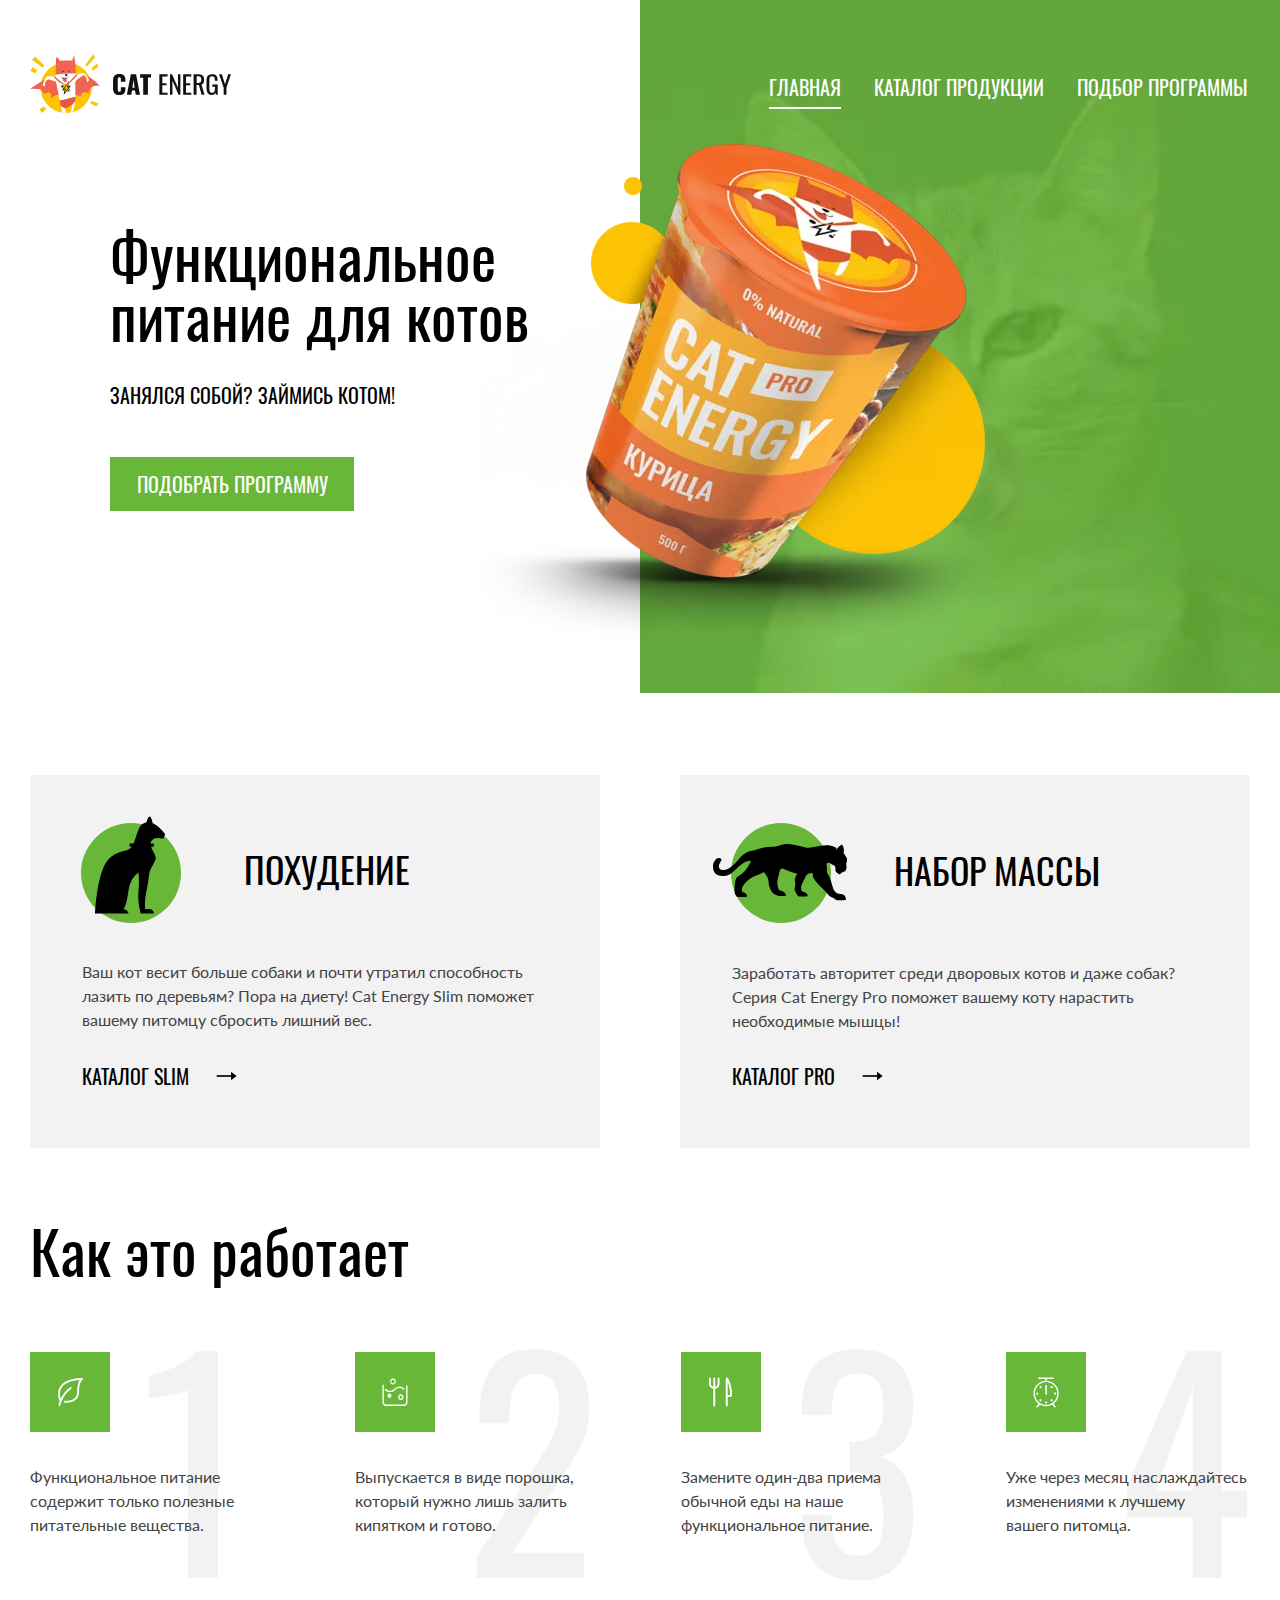
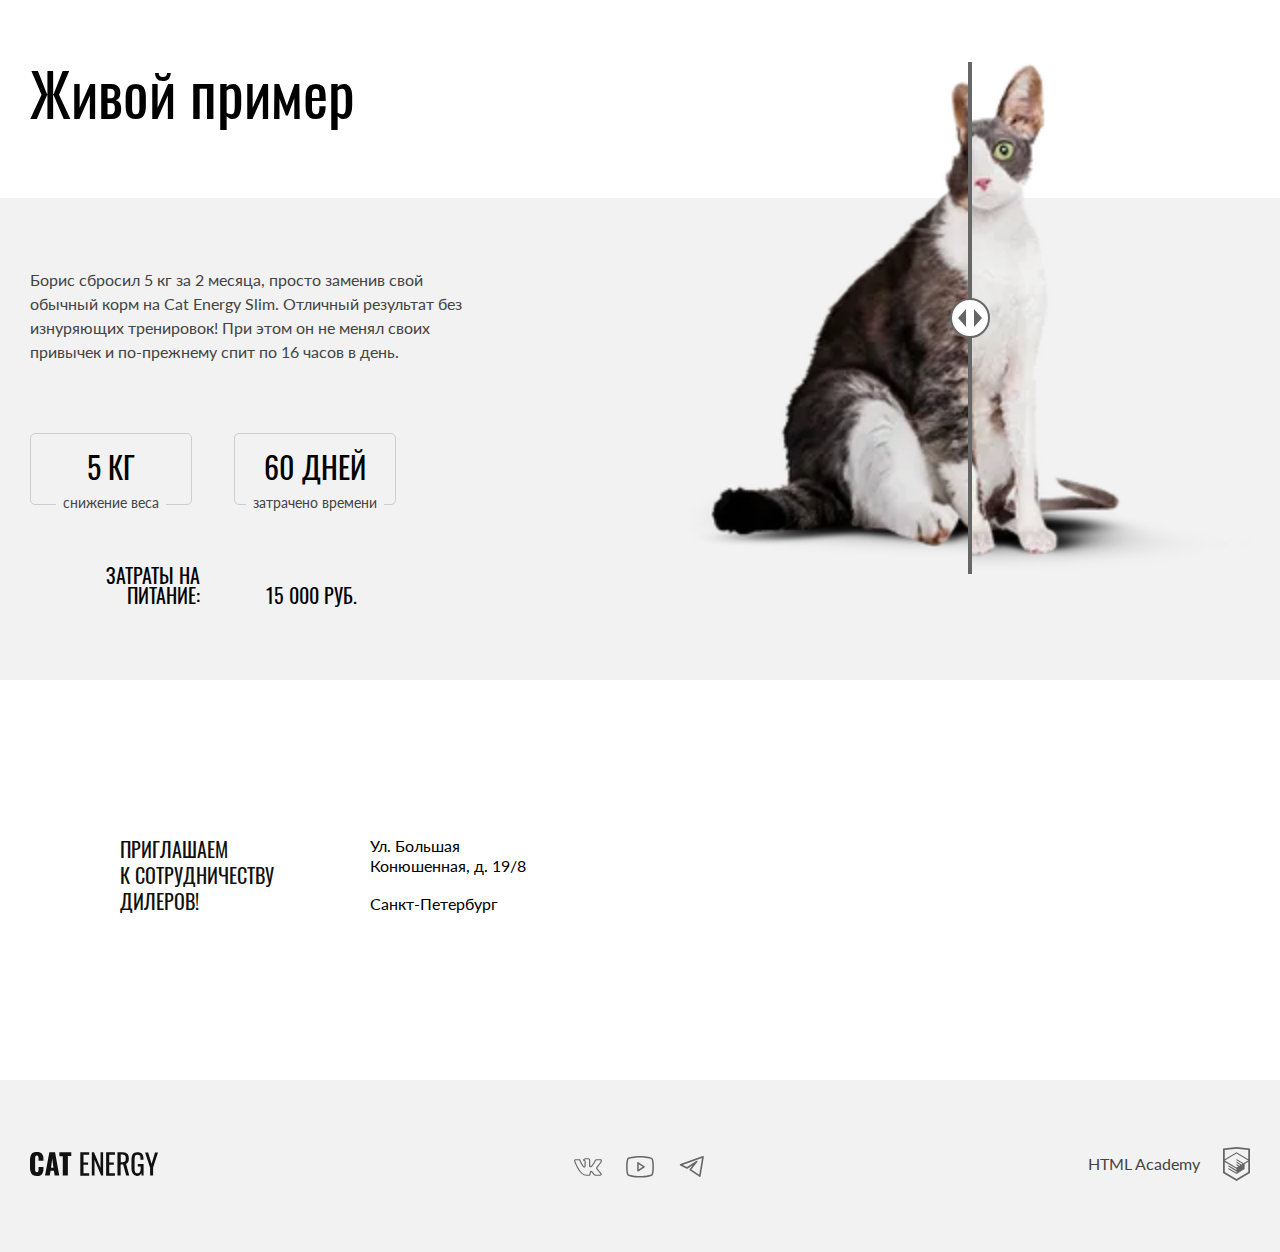
==== commit b9018b8d: "Deploying to gh-pages from @ MurtazinRenat/2313589-cat-energy-31@5d7184aa2e91c7a59617e482bba1d8b44a4" ====
--- a/11/index.html
+++ b/11/index.html
@@ -1 +1 @@
-<!DOCTYPE html><html class="page" lang="ru"><head><meta charset="UTF-8"><meta name="viewport" content="width=device-width,initial-scale=1"><title>Кэт энерджи</title><meta name="viewport" content="width=device-width,initial-scale=1"><link rel="stylesheet" href="styles/styles.css"><link rel="icon" href="favicon.ico"><!-- 32×32 --><link rel="icon" href="favicons/icon.svg" type="image/svg+xml"><link rel="apple-touch-icon" href="favicons/apple.png"><!-- 180×180 --><link rel="manifest" href="manifest.webmanifest"><script src="scripts/index.js" defer="defer"></script></head><body class="page__body"><div class="page__background-wrapper"><header class="page__header page__header--background"><nav class="navigation container"><div class="navigation__wrapper"><a class="header-logo" href="#"><picture><source media="(min-width: 1220px)" srcset="images/logo/logo-picture-desctop.svg" width="70" height="59" type="image/svg+xml"><source media="(min-width: 768px)" srcset="images/logo/logo-picture-tablet.svg" width="60" height="50" type="image/svg+xml"><img class="header-logo__image" src="images/logo/logo-picture-mobile.svg" width="33" height="38" aria-hidden="true" alt="Логотип Кэт энерджи"></picture><img class="header-logo__text" src="images/logo/logo-text-header.svg" width="101" height="18" alt="Логотип Кэт энерджи"> </a><button class="navigation__toggle navigation__toggle--nojs" type="button"><span class="visually-hidden navigation__open">Открыть меню.</span></button></div><ul class="navigation__list site-list site-list--closed site-list--background site-list--nojs"><li class="site-list__item site-list__item--current"><a class="site-list__link site-list__link--current site-list__link--index" href="#" aria-current="page">Главная</a></li><li class="site-list__item"><a class="site-list__link site-list__link--index" href="catalog.html">Каталог продукции</a></li><li class="site-list__item"><a class="site-list__link site-list__link--index" href="form.html">Подбор программы</a></li></ul></nav></header><main class="page__content page__content--background"><section class="page__hero hero"><div class="hero__wrapper container"><h1 class="hero__title title title--primary">Функциональное питание&nbsp;для&nbsp;котов</h1><p class="hero__slogan">Занялся собой? Займись котом!</p><div class="hero__image-wrapper"><picture><source type="image/webp" media="(min-width: 1024px)" srcset="images/index/hero-desctop@1x.webp, images/index/hero-desctop@2x.webp 2x" width="552" height="499"><source type="image/webp" media="(min-width: 640px)" srcset="images/index/hero-tablet@1x.webp, images/index/hero-tablet@2x.webp 2x" width="709" height="609"><source type="image/webp" srcset="images/index/hero-mobile@1x.webp, images/index/hero-mobile@2x.webp 2x" width="280" height="270"><source width="552" height="499" type="image/png" media="(min-width: 1220px)" srcset="images/index/hero-desctop@1x.png, images/index/hero-desctop@2x.png 2x"><source width="709" height="609" type="image/png" media="(min-width: 768px)" srcset="images/index/hero-tablet@1x.png, images/index/hero-tablet@2x.png 2x"><img class="hero__image" width="280" height="270" src="images/index/hero-mobile@1x.png" srcset="images/index/hero-mobile@2x.png 2x" alt="Функциональное питание Кэт Энерджи со вкусом курицы"></picture></div><a class="hero__button button button--primary" href="form.html">Подобрать программу</a></div></section><section class="programs"><div class="programs__wrapper container"><h2 class="visually-hidden">Каталог программ Кэт энерджи</h2><ul class="programs__list"><li class="program program--slim"><h3 class="program__title">Похудение</h3><p class="program__description">Ваш кот весит больше собаки и почти утратил способность лазить по деревьям? Пора на диету! Cat&nbsp;Energy&nbsp;Slim поможет вашему питомцу сбросить лишний вес.</p><a class="program__link" href="catalog.html">Каталог Slim</a></li><li class="program program--pro"><h3 class="program__title">Набор массы</h3><p class="program__description">Заработать авторитет среди дворовых котов и даже собак? Серия Cat&nbsp;Energy&nbsp;Pro поможет вашему коту нарастить необходимые мышцы!</p><a class="program__link" href="catalog.html">Каталог Pro</a></li></ul></div></section><section class="description"><div class="description__wrapper container"><h2 class="description__title title title--secondary">Как это работает</h2><ol class="description__list"><li class="description__item description__item--healthy"><p class="description__text">Функциональное питание содержит только полезные питательные вещества.</p></li><li class="description__item description__item--simple"><p class="description__text">Выпускается в виде порошка, который нужно лишь залить кипятком и готово.</p></li><li class="description__item description__item--tasty"><p class="description__text">Замените один-два приема обычной еды на наше функциональное питание.</p></li><li class="description__item description__item--fast"><p class="description__text">Уже через месяц наслаждайтесь изменениями к лучшему<br>вашего питомца.</p></li></ol></div></section><section class="example"><div class="example__wrapper container"><h2 class="example__title title title--secondary">Живой пример</h2><p class="example__text">Борис сбросил 5&nbsp;кг за 2 месяца, просто заменив свой обычный корм на Cat Energy Slim. Отличный результат без изнуряющих тренировок! При этом он не менял своих привычек и по-прежнему спит по 16 часов в день.</p><dl class="example__list"><div class="example__item"><dt class="example__description">Снижение<br>&nbsp;веса</dt><dd class="example__amount">5 кг</dd></div><div class="example__item"><dt class="example__description">Затрачено<br>&nbsp;времени</dt><dd class="example__amount">60 дней</dd></div><div class="example__item example__item--line"><dt class="example__description">Затраты на питание:</dt><dd class="example__amount">15&nbsp;000&nbsp;руб.</dd></div></dl><div class="example__slider slider"><div class="slider__image-wrapper slider__image-wrapper--before"><picture><source type="image/webp" media="(min-width: 500px)" srcset="images/slider/cat-before-tablet@1x.webp, images/slider/cat-before-tablet@2x.webp 2x" width="560" height="512"><source type="image/webp" srcset="images/slider/cat-before-mobile@1x.png, images/slider/cat-before-mobile@2x.png 2x" width="280" height="256"><source width="560" height="512" type="image/png" media="(min-width: 500px)" srcset="images/slider/cat-before-tablet@1x.png, images/slider/cat-before-tablet@2x.png 2x"><img class="slider__image slider__image--before" width="140" height="256" src="images/slider/cat-before-mobile@1x.png" srcset="images/slider/cat-before-mobile@2x.png 2x" alt="Кот с лишним весом"></picture></div><div class="slider__image-wrapper slider__image-wrapper--after"><picture><source type="image/webp" media="(min-width: 500px)" srcset="images/slider/cat-after-tablet@1x.webp, images/slider/cat-after-tablet@2x.webp 2x" width="560" height="512"><source type="image/webp" srcset="images/slider/cat-after-mobile@1x.png, images/slider/cat-after-mobile@2x.png 2x" width="280" height="256"><source width="560" height="512" type="image/png" media="(min-width: 500px)" srcset="images/slider/cat-after-tablet@1x.png, images/slider/cat-after-tablet@2x.png 2x"><img class="slider__image slider__image--after" width="140" height="256" src="images/slider/cat-after-mobile@1x.png" srcset="images/slider/cat-after-mobile@2x.png 2x" alt="Кот стройного телосложения"></picture></div><button class="slider__change-image" type="button"><svg class="slider__change-image-separator" width="40" height="40" aria-hidden="true"><use href="icons/stack.svg#index_slider-separator"></use></svg> <span class="visually-hidden">Ползунок для смены изображения.</span></button></div></div></section><section class="invite"><div class="container"><div class="invite__wrapper"><h2 class="visually-hidden">Адрес магазина.</h2><p class="invite__headline">Приглашаем к&nbsp;сотрудничеству дилеров!</p><address class="invite__address"><p class="invite__text">Ул.&nbsp;Большая Конюшенная,&nbsp;д.&nbsp;19/8</p><p class="invite__text">Санкт-Петербург</p></address></div></div><div class="invite__map map invite__map--nojs"><iframe class="map__interactive" src="https://yandex.ru/map-widget/v1/?um=constructor%3A4f4d75317c4feee721388542421a7ef2ab884ca936502e9de9c80456c1ccc30a&amp;source=constructor" height="362"></iframe><picture><source type="image/webp" media="(min-width: 1220px)" srcset="images/map/map-desctop@1x.webp, images/map/map-desctop@2x.webp 2x" width="1220" height="400"><source type="image/webp" media="(min-width: 768px)" srcset="images/map/map-tablet@1x.webp, images/map/map-tablet@2x.webp 2x" width="768" height="400"><source type="image/webp" srcset="images/map/map-mobile@1x.webp, images/map/map-mobile@2x.webp, 2x" width="320" height="362"><source width="1220" height="400" type="image/png" media="(min-width: 1220px)" srcset="images/map/map-desctop@1x.png, images/map/map-desctop@2x.png 2x"><source width="768" height="400" type="image/png" media="(min-width: 768px)" srcset="images/map/map-tablet@1x.png, images/map/map-tablet@2x.png 2x"><img class="invite__map-image invite__map-image--nojs" width="320" height="362" src="images/map/map-mobile@1x.png" srcset="images/map/map-mobile@2x.png 2x" alt="Карта с местоположением офиса Кэт энерджи"></picture></div></section></main></div><footer class="footer"><div class="footer__wrapper container"><a class="footer__logo footer-logo" href="#" aria-label="Логотип Кэт Энерджи."><svg class="footer-logo__text" width="128" height="24" aria-hidden="true"><use href="icons/stack.svg#logo_logo-text-footer"></use></svg></a><section class="footer__social social"><h2 class="visually-hidden">Мы в социальных сетях.</h2><ul class="social__list"><li class="social__item"><a class="social__link social__link--vk" href="https://vk.com/htmlacademy"><span class="visually-hidden">Вконтакте.</span></a></li><li class="social__item"><a class="social__link social__link--youtube" href="https://www.youtube.com/user/htmlacademy"><span class="visually-hidden">Ютюб.</span></a></li><li class="social__item"><a class="social__link social__link--telegram" href="https://t.me/htmlacademy"><span class="visually-hidden">Телеграм.</span></a></li></ul></section><a class="footer__academy academy-logo" href="https://htmlacademy.ru/intensive/adaptive" aria-label="Логотип HTML Академии."><span class="academy-logo__text">HTML Academy</span> <svg class="academy-logo__icon" width="27" height="34" aria-hidden="true"><use href="icons/stack.svg#logo_logo-html-academy"></use></svg></a></div></footer><script src="https://api-maps.yandex.ru/2.1/?apikey=f0efd25a-59f7-45f0-a011-7aea5b12191f&lang=ru_RU" type="text/javascript"></script><script src="js/map.js"></script><script src="js/script.js"></script></body></html>+<!DOCTYPE html><html class="page" lang="ru"><head><meta charset="UTF-8"><meta name="viewport" content="width=device-width,initial-scale=1"><title>Кэт энерджи</title><meta name="viewport" content="width=device-width,initial-scale=1"><link rel="stylesheet" href="styles/styles.css"><link rel="icon" href="favicon.ico"><!-- 32×32 --><link rel="icon" href="favicons/icon.svg" type="image/svg+xml"><link rel="apple-touch-icon" href="favicons/apple.png"><!-- 180×180 --><link rel="manifest" href="manifest.webmanifest"><script src="scripts/index.js" defer="defer"></script></head><body class="page__body"><div class="page__background-wrapper"><header class="page__header page__header--background"><nav class="navigation container"><div class="navigation__wrapper"><a class="header-logo" href="#"><picture><source media="(min-width: 1220px)" srcset="images/logo/logo-picture-desctop.svg" width="70" height="59" type="image/svg+xml"><source media="(min-width: 768px)" srcset="images/logo/logo-picture-tablet.svg" width="60" height="50" type="image/svg+xml"><img class="header-logo__image" src="images/logo/logo-picture-mobile.svg" width="33" height="38" aria-hidden="true" alt="Логотип Кэт энерджи"></picture><img class="header-logo__text" src="images/logo/logo-text-header.svg" width="101" height="18" alt="Логотип Кэт энерджи"> </a><button class="navigation__toggle navigation__toggle--nojs" type="button"><span class="visually-hidden navigation__open">Открыть меню.</span></button></div><ul class="navigation__list site-list site-list--closed site-list--background site-list--nojs"><li class="site-list__item site-list__item--current"><a class="site-list__link site-list__link--current site-list__link--index" href="#" aria-current="page">Главная</a></li><li class="site-list__item"><a class="site-list__link site-list__link--index" href="catalog.html">Каталог продукции</a></li><li class="site-list__item"><a class="site-list__link site-list__link--index" href="form.html">Подбор программы</a></li></ul></nav></header><main class="page__content page__content--background"><section class="page__hero hero"><div class="hero__wrapper container"><h1 class="hero__title title title--primary">Функциональное питание&nbsp;для&nbsp;котов</h1><p class="hero__slogan">Занялся собой? Займись котом!</p><div class="hero__image-wrapper"><picture><source type="image/webp" media="(min-width: 1024px)" srcset="images/index/hero-desctop@1x.webp, images/index/hero-desctop@2x.webp 2x" width="552" height="499"><source type="image/webp" media="(min-width: 640px)" srcset="images/index/hero-tablet@1x.webp, images/index/hero-tablet@2x.webp 2x" width="709" height="609"><source type="image/webp" srcset="images/index/hero-mobile@1x.webp, images/index/hero-mobile@2x.webp 2x" width="280" height="270"><source width="552" height="499" type="image/png" media="(min-width: 1220px)" srcset="images/index/hero-desctop@1x.png, images/index/hero-desctop@2x.png 2x"><source width="709" height="609" type="image/png" media="(min-width: 768px)" srcset="images/index/hero-tablet@1x.png, images/index/hero-tablet@2x.png 2x"><img class="hero__image" width="280" height="270" src="images/index/hero-mobile@1x.png" srcset="images/index/hero-mobile@2x.png 2x" alt="Функциональное питание Кэт Энерджи со вкусом курицы"></picture></div><a class="hero__button button button--primary" href="form.html">Подобрать программу</a></div></section><section class="programs"><div class="programs__wrapper container"><h2 class="visually-hidden">Каталог программ Кэт энерджи</h2><ul class="programs__list"><li class="program program--slim"><h3 class="program__title">Похудение</h3><p class="program__description">Ваш кот весит больше собаки и почти утратил способность лазить по деревьям? Пора на диету! Cat Energy&nbsp;Slim поможет вашему питомцу сбросить лишний вес.</p><a class="program__link" href="catalog.html">Каталог Slim</a></li><li class="program program--pro"><h3 class="program__title">Набор массы</h3><p class="program__description">Заработать авторитет среди дворовых котов и даже собак? Серия Cat&nbsp;Energy&nbsp;Pro поможет вашему коту нарастить необходимые мышцы!</p><a class="program__link" href="catalog.html">Каталог Pro</a></li></ul></div></section><section class="description"><div class="description__wrapper container"><h2 class="description__title title title--secondary">Как это работает</h2><ol class="description__list"><li class="description__item description__item--healthy"><p class="description__text">Функциональное питание содержит только полезные питательные вещества.</p></li><li class="description__item description__item--simple"><p class="description__text">Выпускается в виде порошка, который нужно лишь залить кипятком и готово.</p></li><li class="description__item description__item--tasty"><p class="description__text">Замените один-два приема обычной еды на наше функциональное питание.</p></li><li class="description__item description__item--fast"><p class="description__text">Уже через месяц наслаждайтесь изменениями к лучшему вашего&nbsp;питомца.</p></li></ol></div></section><section class="example"><div class="example__wrapper container"><h2 class="example__title title title--secondary">Живой пример</h2><p class="example__text">Борис сбросил 5&nbsp;кг за 2 месяца, просто заменив свой обычный корм на Cat Energy Slim. Отличный результат без изнуряющих тренировок! При этом он не менял своих привычек и по-прежнему спит по 16 часов в день.</p><dl class="example__list"><div class="example__item"><dt class="example__description">Снижение<br>&nbsp;веса</dt><dd class="example__amount">5 кг</dd></div><div class="example__item"><dt class="example__description">Затрачено<br>&nbsp;времени</dt><dd class="example__amount">60 дней</dd></div><div class="example__item example__item--line"><dt class="example__description">Затраты на питание:</dt><dd class="example__amount">15&nbsp;000&nbsp;руб.</dd></div></dl><div class="example__slider slider"><div class="slider__image-wrapper slider__image-wrapper--before"><picture><source type="image/webp" media="(min-width: 500px)" srcset="images/slider/cat-before-tablet@1x.webp, images/slider/cat-before-tablet@2x.webp 2x" width="560" height="512"><source type="image/webp" srcset="images/slider/cat-before-mobile@1x.png, images/slider/cat-before-mobile@2x.png 2x" width="280" height="256"><source width="560" height="512" type="image/png" media="(min-width: 500px)" srcset="images/slider/cat-before-tablet@1x.png, images/slider/cat-before-tablet@2x.png 2x"><img class="slider__image slider__image--before" width="140" height="256" src="images/slider/cat-before-mobile@1x.png" srcset="images/slider/cat-before-mobile@2x.png 2x" alt="Кот с лишним весом"></picture></div><div class="slider__image-wrapper slider__image-wrapper--after"><picture><source type="image/webp" media="(min-width: 500px)" srcset="images/slider/cat-after-tablet@1x.webp, images/slider/cat-after-tablet@2x.webp 2x" width="560" height="512"><source type="image/webp" srcset="images/slider/cat-after-mobile@1x.png, images/slider/cat-after-mobile@2x.png 2x" width="280" height="256"><source width="560" height="512" type="image/png" media="(min-width: 500px)" srcset="images/slider/cat-after-tablet@1x.png, images/slider/cat-after-tablet@2x.png 2x"><img class="slider__image slider__image--after" width="140" height="256" src="images/slider/cat-after-mobile@1x.png" srcset="images/slider/cat-after-mobile@2x.png 2x" alt="Кот стройного телосложения"></picture></div><button class="slider__change-image" type="button"><svg class="slider__change-image-separator" width="40" height="40" aria-hidden="true"><use href="icons/stack.svg#index_slider-separator"></use></svg> <span class="visually-hidden">Ползунок для смены изображения.</span></button></div></div></section><section class="invite"><div class="container"><div class="invite__wrapper"><h2 class="visually-hidden">Адрес магазина.</h2><p class="invite__headline">Приглашаем к&nbsp;сотрудничеству дилеров!</p><address class="invite__address"><p class="invite__text">Ул.&nbsp;Большая Конюшенная,&nbsp;д.&nbsp;19/8</p><p class="invite__text">Санкт-Петербург</p></address></div></div><div class="invite__map map invite__map--nojs"><iframe class="map__interactive" src="https://yandex.ru/map-widget/v1/?um=constructor%3A4f4d75317c4feee721388542421a7ef2ab884ca936502e9de9c80456c1ccc30a&amp;source=constructor" height="362"></iframe><picture><source type="image/webp" media="(min-width: 1220px)" srcset="images/map/map-desctop@1x.webp, images/map/map-desctop@2x.webp 2x" width="1220" height="400"><source type="image/webp" media="(min-width: 768px)" srcset="images/map/map-tablet@1x.webp, images/map/map-tablet@2x.webp 2x" width="768" height="400"><source type="image/webp" srcset="images/map/map-mobile@1x.webp, images/map/map-mobile@2x.webp, 2x" width="320" height="362"><source width="1220" height="400" type="image/png" media="(min-width: 1220px)" srcset="images/map/map-desctop@1x.png, images/map/map-desctop@2x.png 2x"><source width="768" height="400" type="image/png" media="(min-width: 768px)" srcset="images/map/map-tablet@1x.png, images/map/map-tablet@2x.png 2x"><img class="invite__map-image invite__map-image--nojs" width="320" height="362" src="images/map/map-mobile@1x.png" srcset="images/map/map-mobile@2x.png 2x" alt="Карта с местоположением офиса Кэт энерджи"></picture></div></section></main></div><footer class="footer"><div class="footer__wrapper container"><a class="footer__logo footer-logo" href="#" aria-label="Логотип Кэт Энерджи."><svg class="footer-logo__text" width="128" height="24" aria-hidden="true"><use href="icons/stack.svg#logo_logo-text-footer"></use></svg></a><section class="footer__social social"><h2 class="visually-hidden">Мы в социальных сетях.</h2><ul class="social__list"><li class="social__item"><a class="social__link social__link--vk" href="https://vk.com/htmlacademy"><span class="visually-hidden">Вконтакте.</span></a></li><li class="social__item"><a class="social__link social__link--youtube" href="https://www.youtube.com/user/htmlacademy"><span class="visually-hidden">Ютюб.</span></a></li><li class="social__item"><a class="social__link social__link--telegram" href="https://t.me/htmlacademy"><span class="visually-hidden">Телеграм.</span></a></li></ul></section><a class="footer__academy academy-logo" href="https://htmlacademy.ru/intensive/adaptive" aria-label="Логотип HTML Академии."><span class="academy-logo__text">HTML Academy</span> <svg class="academy-logo__icon" width="27" height="34" aria-hidden="true"><use href="icons/stack.svg#logo_logo-html-academy"></use></svg></a></div></footer><script src="https://api-maps.yandex.ru/2.1/?apikey=f0efd25a-59f7-45f0-a011-7aea5b12191f&lang=ru_RU" type="text/javascript"></script><script src="js/map.js"></script><script src="js/script.js"></script></body></html>--- a/11/styles/styles.css
+++ b/11/styles/styles.css
@@ -1 +1 @@
-@font-face{font-family:Oswald;font-style:normal;font-weight:400;src:url(../fonts/oswald/oswaldregular.woff2)format("woff2");font-display:swap}@font-face{font-family:Oswald;font-style:normal;font-weight:500;src:url(../fonts/oswald/oswaldmedium.woff2)format("woff2");font-display:swap}@font-face{font-family:Lato;font-style:normal;font-weight:400;src:url(../fonts/lato/Lato-Regular.woff2)format("woff2");font-display:swap}*,:before,:after{box-sizing:border-box}.ymaps-2-1-79-map-copyrights-promo,.ymaps-2-1-79-copyright{visibility:hidden}.visually-hidden{white-space:nowrap;-webkit-clip-path:inset(100%);clip-path:inset(100%);clip:rect(0 0 0 0);border:0;width:1px;height:1px;margin:-1px;padding:0;position:absolute;overflow:hidden}.academy-logo{justify-content:space-between;align-items:center;text-decoration:none;display:flex}@media (width>=768px){.academy-logo{gap:23px;padding:0}}.academy-logo__text{color:#444;font-family:Lato,Arial,sans-serif;font-size:16px;font-weight:400;line-height:20px}.academy-logo__text:active{opacity:.3}.academy-logo__icon{color:#666;width:27px;height:34px}.academy-logo__icon:hover,.academy-logo__icon:focus{color:#68b738}.academy-logo__icon:active{opacity:.3}.button{text-transform:uppercase;cursor:pointer;border:none;place-content:center;margin:0;padding:10px 44px;font-family:Oswald,Arial,sans-serif;font-size:16px;font-weight:400;line-height:20px;text-decoration:none;display:grid}@media (width>=768px){.button{font-size:20px;line-height:26px}}@media (width>=1280px){.button{font-size:20px;line-height:26px}}.button--primary{color:#fff;background-color:#68b738}.button--primary:hover{background-color:#5eaa2f}.button--primary:active{color:#ffffff4d;background-color:#5eaa2f}.button--secondary{color:#444;background-color:#f2f2f2}.button--secondary:hover{background-color:#ebebeb}.button--secondary:active{color:#4444444d;background-color:#ebebeb}.container{width:calc(100% - 40px);margin:0 auto}@media (width>=768px){.container{width:calc(100% - 60px)}}@media (width>=1280px){.container{width:calc(100% - 80px)}}.invite{position:relative}.invite--secondary{background-color:#f2f2f2}.invite__wrapper{flex-wrap:wrap;justify-content:space-between;gap:8px;padding:27px 0 25px;display:flex}@media (width>=768px){.invite__wrapper{gap:0;padding:98px 64px}}@media (width>=1280px){.invite__wrapper{z-index:1;background-color:#fff;align-items:start;gap:10px;width:565px;padding:61px 75px 60px 80px;position:absolute;top:95px}}.invite__headline{color:#111;text-transform:uppercase;max-width:130px;margin:0;font-size:16px;font-weight:400;line-height:20px}@media (width>=768px){.invite__headline{max-width:165px;font-size:20px;line-height:26px}}@media (width>=1280px){.invite__headline{font-size:20px;line-height:26px}}.invite__address{max-width:140px;font-family:Lato,Arial,sans-serif;font-size:14px;font-style:normal;line-height:20px}@media (width>=768px){.invite__address{text-align:right;gap:2rem;max-width:160px;font-size:16px;line-height:20px;display:grid}}@media (width>=1280px){.invite__address{text-align:left;gap:18px;font-size:16px;line-height:20px}}.invite__text{margin:0}.invite__map{width:100%;height:362px;display:block;overflow:hidden}@media (width>=768px){.invite__map{height:400px}}.invite__map--nojs{display:none}.invite__map-image{object-fit:cover;width:100%;height:362px;display:none}@media (width>=768px){.invite__map-image{height:400px}}.invite__map-image--nojs{display:block}.page{font-family:Oswald,Arial,sans-serif;font-size:3.125vw}@media (width>=768px){.page{font-size:1.30208vw}}@media (width>=1280px){.page{font-size:.694444vw}}.page__body{color:#000;background-color:#fff;grid-template-rows:auto 1fr auto;min-height:100vh;margin:0;display:grid;position:relative}.page__background-wrapper{min-width:100%}@media (width>=1280px){.page__background-wrapper{grid-template-rows:repeat(3,auto);display:grid}.page__header{grid-area:1/1/2/-1}}.page__content{min-width:100%}@media (width>=1280px){.page__content--background{grid-area:1/1/-1/-1}}.page__hero{max-width:2200px;margin:0 auto}.title{font-size:36px;font-weight:400}.title--primary{line-height:36px}.title--secondary{line-height:40px}@media (width>=768px){.title{font-size:60px;line-height:60px}}@media (width>=1280px){.title{font-size:60px;line-height:60px}}.title-line{position:relative}.title-line:before{content:"";z-index:-1;background-color:#68b738;width:calc(100% + 40px);height:2px;position:absolute;top:min(1.6rem,19px);left:50%;transform:translate(-50%)}@media (width>=768px){.title-line:before{width:calc(100% + 60px);top:min(1.9rem,25px)}}@media (width>=1280px){.title-line:before{width:calc(100% + 160px)}}@media (width>=768px){.title-line--short:after{top:min(1.5em,25px)}}.header-logo{text-decoration:none}@media (width<=320px){.header-logo{width:33px;height:38px}}@media (width>=768px){.header-logo{align-items:center;gap:13px;width:174px;height:50px;display:flex}}@media (width>=1280px){.header-logo{min-width:202px;height:59px}}.header-logo:hover{opacity:.8}.header-logo:focus-visible{outline:2px solid #444}.header-logo:active{opacity:.6}.header-logo__image{object-fit:contain;width:35px;height:auto}@media (width>=768px){.header-logo__image{width:60px}}@media (width>=1280px){.header-logo__image{width:70px}}.header-logo__text{width:101px;height:auto}@media (width<=320px){.header-logo__text{fill:#111;position:absolute;top:50%;left:50%;transform:translate(-50%,-50%)}}@media (width>=768px){.header-logo__text{fill:#444}}@media (width>=1280px){.header-logo__text{width:118px}}.navigation{z-index:2;position:relative}@media (width>=768px){.navigation{justify-content:space-between;align-items:start;padding-top:25px;display:flex}}@media (width>=1280px){.navigation{width:1280px;padding-top:55px;padding-left:30px}}.navigation__wrapper{justify-content:space-between;align-items:center;padding:13px 0 14px;display:flex;position:relative}@media (width>=768px){.navigation__wrapper{padding:0}}@media (width<=320px){.navigation__wrapper--decor:after{content:"";background-color:#ebebeb;width:calc(100% + 40px);height:1px;position:absolute;bottom:0;left:-20px}}.navigation__wrapper--decor+.navigation__list{border:none}.navigation__toggle{cursor:pointer;background-color:#0000;background-image:url(../icons/stack.svg#mobile_hamburger-button-mobile);background-repeat:no-repeat;background-size:contain;border:none;width:24px;height:24px;padding:0}@media (width>=768px){.navigation__toggle{display:none}}.navigation__toggle--closed{background-image:url(../icons/stack.svg#mobile_close-button-mobile);background-position:50%;background-size:contain}.navigation__toggle--nojs{display:none}@media (width<=320px){.navigation__list{z-index:2;border-top:1px solid #ebebeb;width:calc(100% + 40px);position:absolute;top:65px;left:-20px}}@media (width>=768px){.navigation__list{max-width:450px}}@media (width>=1280px){.navigation__list{max-width:550px}}.site-list{text-align:center;flex-direction:column;margin:0;padding:0;list-style:none;display:flex}.site-list--closed{display:none}@media (width<=320px){.site-list{background-color:#fff}.site-list--nojs{width:100%;display:block;position:static}}@media (width>=768px){.site-list{flex-flow:wrap;justify-content:end;gap:34px;padding-right:4px;display:flex}}@media (width>=1280px){.site-list{gap:33px;padding-right:32px}.site-list--background{color:#fff}.site-list--background .site-list__item--current:after{background-color:#fff}}.site-list__item{position:relative}@media (width<=320px){.site-list__item{border-bottom:1px solid #e6e6e6}}@media (width>=768px){.site-list__item--current:after{content:"";background-color:#68b738;height:2px;position:absolute;bottom:3px;left:0;right:0}}.site-list__link{text-transform:uppercase;color:#000;padding:28px 28px 30px;font-size:20px;font-weight:400;line-height:20px;text-decoration:none;display:block}@media (width>=768px){.site-list__link{padding:14px 0 12px;font-size:18px;line-height:24px}}@media (width>=1280px){.site-list__link{padding:20px 0 13px;font-size:20px;line-height:24px}.site-list__link--index{color:#fff}}.site-list__link:hover{opacity:.6}.site-list__link:active{opacity:.3}.site-list__link--current{cursor:default}.site-list__link--current:hover,.site-list__link--current:active{opacity:1}.hero{text-align:center;color:#fff;background-image:-webkit-image-set(url(../images/index/hero-cat@2x.webp) 2x type("image/webp"),url(../images/index/hero-cat@1x.webp) 1x type("image/webp"),url(../images/index/hero-cat@2x.jpg) 2x,url(../images/index/hero-cat@1x.jpg) 1x),-webkit-linear-gradient(90deg,#64a73d 50%,#62a53b 50%);background-image:image-set("../images/index/hero-cat@2x.webp" 2x type("image/webp"),"../images/index/hero-cat@1x.webp" 1x type("image/webp"),"../images/index/hero-cat@2x.jpg" 2x,"../images/index/hero-cat@1x.jpg" 1x),linear-gradient(90deg,#64a73d 50%,#62a53b 50%);background-position:top;background-repeat:no-repeat;background-size:100%,320px 302px,100%;min-height:495px;padding-top:27px}@media (width>=768px){.hero{text-align:left;color:#000;background-color:#fff;background-image:none;padding-top:64px}}@media (width>=1280px){.hero{background-image:-webkit-image-set(url(../images/index/hero-cat@2x.webp) 2x type("image/webp"),url(../images/index/hero-cat@1x.webp) 1x type("image/webp"),url(../images/index/hero-cat@2x.jpg) 2x,url(../images/index/hero-cat@1x.jpg) 1x),-webkit-linear-gradient(90deg,#fff 50%,#63a63d 50%);background-image:image-set("../images/index/hero-cat@2x.webp" 2x type("image/webp"),"../images/index/hero-cat@1x.webp" 1x type("image/webp"),"../images/index/hero-cat@2x.jpg" 2x,"../images/index/hero-cat@1x.jpg" 1x),linear-gradient(90deg,#fff 50%,#63a63d 50%);background-position:100% 100%,100%;background-repeat:no-repeat;background-size:min(72rem,50%,908px),100%;padding-top:143px}}@media (width>=768px){.hero__wrapper{grid-template-rows:repeat(10,min-content);grid-template-columns:repeat(2,auto);padding-left:90px;display:grid}}@media (width>=1280px){.hero__wrapper{width:1280px;min-height:550px;margin-bottom:82px;padding-left:80px}}.hero__title{max-width:250px;margin:0 auto 25px}@media (width>=768px){.hero__title{grid-column:1/2;min-width:440px;margin:0 0 41px}}@media (width>=1280px){.hero__title{margin-bottom:40px;padding-top:82px;padding-left:30px}}.hero__slogan{text-transform:uppercase;margin:0 0 29px;font-size:14px;line-height:14px}@media (width>=768px){.hero__slogan{grid-column:1/2;max-width:460px;margin-bottom:50px;font-size:20px;line-height:20px}}@media (width>=1280px){.hero__slogan{margin-bottom:52px;padding-left:30px;font-size:20px;line-height:20px}}.hero__image-wrapper{width:280px;max-width:350px;margin:0 auto 3px}@media (width>=768px){.hero__image-wrapper{grid-column:2/-1;grid-row-end:-1;width:708px;max-width:none;height:609px;margin:-93px 0 0 -530px}}@media (width>=1280px){.hero__image-wrapper{grid-row:1/-1;width:552px;height:499px;margin:0 0 0 -295px}}.hero__image{object-fit:contain;width:100%;height:auto;display:block}.hero__button{padding:11px 44px;font-size:16px;line-height:18px}@media (width>=768px){.hero__button{grid-column:1/2;max-width:244px;margin-bottom:10px;padding:14px 26px;font-size:20px;line-height:26px}}@media (width>=1280px){.hero__button{margin-left:30px;font-size:20px;line-height:26px}}@media (width>=768px){.programs__wrapper{margin-bottom:45px}}@media (width>=1280px){.programs__wrapper{width:1220px;margin-bottom:72px}}.programs__list{gap:20px;margin:0;padding:20px 0;list-style:none;display:grid}@media (width>=768px){.programs__list{gap:30px;padding:0}}@media (width>=1280px){.programs__list{grid-template-columns:repeat(2,1fr);gap:80px}}.programs__item{position:relative}.program{background-color:#f2f2f2;grid-template-columns:69px 1fr;align-items:start;padding:21px 20px 18px;display:grid}@media (width>=768px){.program{grid-template-columns:393px auto;grid-auto-flow:dense}}@media (width>=1280px){.program{grid-template-columns:162px 1fr}}@media (width>=768px){.program--slim{padding:77px 63px 58px 52px}}@media (width>=1280px){.program--slim{padding:44px 61px 58px 52px}}.program--pro{padding-top:24px}@media (width>=768px){.program--pro{padding:77px 29px 58px 52px}}@media (width>=1280px){.program--pro{padding:47px 61px 58px 52px}}.program:before{content:"";background-color:#68b738;border-radius:50%;grid-column:1/2;width:50px;height:53px;display:block;position:absolute}@media (width>=768px){.program:before{grid-area:span 3/2/auto/-1;width:200px;height:211px;left:auto;right:70px}}@media (width>=1280px){.program:before{width:100px;height:100px;margin:0;right:auto}}.program:after{content:"";background-position:50%;background-repeat:no-repeat;background-size:contain;position:absolute}.program--slim:after{background-image:url(../icons/stack.svg#index_cat-slim-mobile);width:50px;height:53px}@media (width>=768px){.program--slim:after{background-image:url(../icons/stack.svg#index_cat-slim-tablet);width:200px;height:211px;left:auto;right:70px}}@media (width>=1280px){.program--slim:after{background-image:url(../icons/stack.svg#index_cat-slim-desktop);width:70px;height:100px;margin:0;left:408px}}.program--pro:after{background-image:url(../icons/stack.svg#index_cat-pro-mobile);width:67px;height:50px;margin-left:-7px}@media (width>=768px){.program--pro:after{background-image:url(../icons/stack.svg#index_cat-pro-tablet);width:268px;height:200px;margin-top:14px;margin-left:-34px;left:auto;right:35px}}@media (width>=1280px){.program--pro:after{background-image:url(../icons/stack.svg#index_cat-pro-desktop);width:134px;height:100px;margin:0 0 0 -19px;right:745px}.program--pro .program__title{padding-top:30px}}.program__title{text-transform:uppercase;grid-column:2/-1;margin:0;padding-top:8px;font-size:24px;font-weight:400;line-height:37px}@media (width>=768px){.program__title{grid-column:1/2;margin-bottom:24px;padding:0;font-size:36px;line-height:36px}}@media (width>=1280px){.program__title{grid-column:2/-1;margin:0;padding-top:32px;font-size:36px;line-height:36px}}.program__description{color:#444;grid-column:1/-1;margin:0 0 23px;padding-top:22px;font-family:Lato,Arial,sans-serif;font-size:14px;font-weight:400;line-height:18px}@media (width>=768px){.program__description{grid-column:1/2;max-width:340px;margin-bottom:39px;padding:0;font-size:16px;line-height:24px}}@media (width>=1280px){.program__description{grid-column:1/-1;max-width:100%;margin-bottom:29px;padding-top:73px;font-size:16px;line-height:24px}}.program__link{color:#000;text-transform:uppercase;border-top:1px solid #d9d9d9;grid-column:1/-1;align-items:center;gap:15px;padding:18px 0 4px;font-size:16px;line-height:16px;text-decoration:none;display:flex}.program__link:after{content:"";background-color:#000;width:32px;height:10px;transition:all .5s;display:block;-webkit-mask:url(../icons/stack.svg#index_icon-arrow-24) 50% no-repeat;mask:url(../icons/stack.svg#index_icon-arrow-24) 50% no-repeat}@media (width>=768px){.program__link{border:none;grid-column:1/2;gap:25px;font-size:20px;line-height:20px}}@media (width>=1280px){.program__link{grid-column:1/-1;gap:25px;padding:4px 0;font-size:20px;line-height:20px}}.program__link:hover:after,.program__link:focus:after{margin-left:5px;transition:all .4s;transform:scaleX(1.3)}.program__link:focus-visible{outline:2px solid #444}.program__link:active{opacity:.3}@media (width>=768px){.description{border-bottom:1px solid #e6e6e6}}.description__wrapper{margin-bottom:49px}@media (width>=768px){.description__wrapper{margin-bottom:0;padding-bottom:47px}}@media (width>=1280px){.description__wrapper{width:1220px;margin-bottom:70px;padding-bottom:0}}.description__title{margin:0 0 40px}@media (width>=768px){.description__title{margin-bottom:32px}}.description__list{gap:20px;margin:0;padding:0;list-style:none;display:grid}@media (width>=768px){.description__list{grid-template-columns:repeat(2,1fr);gap:37px 58px}}@media (width>=1280px){.description__list{grid-template-columns:repeat(4,1fr);column-gap:81px;padding-top:40px}}.description__item{counter-increment:enumerator 1;grid-template-columns:auto 1fr;gap:20px;display:grid;position:relative}.description__item:before{content:"";background-color:#68b738;background-position:50%;background-repeat:no-repeat;width:60px;height:60px;position:absolute}@media (width>=768px){.description__item:before{width:80px;height:80px}}.description__item--healthy:before{background-image:url(../icons/stack.svg#index_healthy-icon);background-size:25px 28px}.description__item--simple:before{background-image:url(../icons/stack.svg#index_simple-icon);background-size:26px 29px}.description__item--tasty:before{background-image:url(../icons/stack.svg#index_tasty-icon);background-size:25px 30px}.description__item--fast:before{background-image:url(../icons/stack.svg#index_fast-icon);background-size:26px 31px}@media (width>=768px){.description__item{counter-increment:number 1;grid-template-columns:auto;gap:31px;max-width:250px;padding:40px 0 57px}.description__item:after{z-index:-1;content:counter(number);color:#f2f2f2;width:134px;font-size:280px;line-height:280px;display:block;position:absolute;top:-40px;right:0}}@media (width>=1280px){.description__item:after{font-size:280px;line-height:280px}}.description__text{color:#444;margin:0;padding-top:2px;padding-left:70px;font-family:Lato,Arial,sans-serif;font-size:14px;line-height:18px}@media (width>=768px){.description__text{padding-top:80px;padding-left:0;font-size:16px;line-height:24px}}@media (width>=1280px){.description__text{padding-top:73px}}.example{background-color:#eaeaea;padding:25px 0 40px;position:relative}@media (width>=768px){.example{background-image:linear-gradient(#fff calc(100% - 462px),#eaeaea calc(100% - 462px));padding:45px 0 101px}}@media (width>=1280px){.example{background-image:linear-gradient(#fff min(100% - 462px,23%),#f2f2f2 min(100% - 462px,23%));padding:0 0 75px}.example__wrapper{grid-auto-flow:dense;width:1220px;display:grid}}.example__title{margin:0 0 40px}@media (width>=768px){.example__title{margin-bottom:60px}}@media (width>=1280px){.example__title{grid-column:1/2;margin-bottom:146px}}.example__text{color:#444;margin:0 0 20px;font-family:Lato,Arial,sans-serif;font-size:14px;line-height:18px}@media (width>=768px){.example__text{margin-bottom:55px;font-size:16px;line-height:24px}}@media (width>=1280px){.example__text{grid-column:1/2;max-width:433px;margin-bottom:69px}}.example__list{grid-template-columns:repeat(2,1fr);gap:34px 32px;margin:0 0 20px;display:grid}@media (width>=768px){.example__list{grid-template-columns:162px 1fr;gap:43px;margin-bottom:102px}}@media (width>=1280px){.example__list{grid-column:2/1;gap:60px 42px;max-width:366px;margin-bottom:0}}.example__item{text-align:center;border:1px solid #cdcdcd;border-radius:5px;flex-direction:column-reverse;align-items:center;padding:14px 10px 7px;display:flex}@media (width>=768px){.example__item{padding-bottom:9px}}.example__item--line{border:none;flex-direction:row;grid-column:1/-1;justify-content:center;gap:3px;padding:0;display:flex}@media (width>=768px){.example__item--line{text-align:right;flex-direction:column;grid-column:3/-1;align-items:end;gap:10px}}@media (width>=1280px){.example__item--line{flex-direction:row;grid-column:1/-1;justify-content:start;gap:66px}}.example__amount{text-transform:uppercase;margin:0;font-size:24px;line-height:24px}@media (width>=768px){.example__amount{font-size:30px;line-height:37px}}@media (width>=1280px){.example__amount{font-size:30px;line-height:37px}}.example__description{text-transform:lowercase;color:#444;background-color:#eaeaea;max-width:77px;margin-top:7px;margin-bottom:-22px;padding:0 5px;font-family:Lato,Arial,sans-serif;font-size:12px;line-height:12px}@media (width>=768px){.example__description{background-color:#fff;max-width:200px;margin-top:11px;margin-bottom:-15px;padding:0 7px;font-size:14px;line-height:14px}.example__description br{display:none}}@media (width>=1280px){.example__description{background-color:#f2f2f2}}.example__item--line .example__amount,.example__item--line .example__description{color:#000;text-transform:uppercase;max-width:122px;margin:0;padding:0;font-family:Oswald,Arial,sans-serif;font-size:14px;line-height:20px;transform:none}@media (width>=768px){.example__item--line .example__amount,.example__item--line .example__description{max-width:200px;font-size:20px}}@media (width>=1280px){.example__item--line .example__amount,.example__item--line .example__description{font-size:20px}}@media (width<=320px){.example__slider{width:280px;height:256px;margin:0 auto}}@media (width>=768px){.example__slider{width:560px;height:512px;margin:0 auto}}@media (width>=1280px){.example__slider{grid-area:span 4/2/auto/3;place-self:start end;width:560px;height:512px;margin:0}}.slider{--cat-width:50%;grid-template-columns:var(--cat-width)1fr;display:grid;position:relative}.slider__image-wrapper{display:flex;overflow:hidden}.slider__image-wrapper--before{justify-content:flex-start}.slider__image-wrapper--after{justify-content:flex-end}.slider__image{width:280px;height:auto}@media (width>=768px){.slider__image{width:560px}}@media (width>=1280px){.slider__image{width:560px}}.slider__change-image{color:#666;cursor:pointer;background:#666;border:none;width:4px;height:100%;margin:0;padding:0;position:absolute;left:50%;transform:translate(-50%)}.slider__change-image:hover,.slider__change-image:focus{color:#68b738;background-color:#68b738;outline:none}.slider__change-image:active{color:#5eaa2f;opacity:.6;background-color:#5eaa2f}.slider__change-image-separator{color:#666;cursor:pointer;background:0 0;border:none;width:40px;height:40px;position:absolute;top:50%;left:50%;transform:translate(-50%,-50%)}.slider__change-image-separator:hover,.slider__change-image-separator:focus{color:#68b738;outline:none}.slider__change-image-separator:active{color:#5eaa2f;opacity:.6}.catalog{padding-top:27px}@media (width>=768px){.catalog{padding-top:63px}}@media (width>=1280px){.catalog{padding-top:74px}}@media (width>=768px){.catalog__wrapper{margin-bottom:70px}}@media (width>=1280px){.catalog__wrapper{margin-bottom:76px}}.catalog__title{margin:0 0 41px}@media (width>=768px){.catalog__title{margin-bottom:166px}}@media (width>=1280px){.catalog__title{margin-bottom:165px}}.cards{margin:0;padding:0;list-style:none;display:grid;position:relative}.cards:before{content:"";background-color:#ebebeb;width:calc(100% + 40px);height:1px;position:absolute;top:0;left:50%;transform:translate(-50%)}@media (width>=768px){.cards:before{display:none}.cards{grid-template-columns:repeat(auto-fill,minmax(260px,1fr));justify-items:stretch;gap:139px 60px}}@media (width>=1280px){.cards{grid-template-columns:repeat(auto-fill,minmax(245px,1fr));gap:clamp(135px,14.5rem,145px) 80px}}.card{grid-template-columns:repeat(2,1fr);padding:20px 0 25px;display:grid;position:relative}.card:after{content:"";background-color:#ebebeb;width:calc(100% + 40px);height:1px;position:absolute;bottom:0;left:50%;transform:translate(-50%)}@media (width>=768px){.card:after{display:none}.card{background-color:#f2f2f2;grid-template-rows:repeat(4,min-content) 1fr;grid-template-columns:auto;padding:0 37px 40px}}@media (width>=1280px){.card{width:245px;padding:0 38px 40px}}.card__image-link{grid-area:span 2/1/auto/2;justify-self:center;width:140px;height:107px}@media (width>=768px){.card__image-link{grid-column:1/-1;width:200px;height:210px;margin:-71px auto 22px}}@media (width>=1280px){.card__image-link{width:169px;height:210px;margin-top:-72px;margin-bottom:13px}}.card__image{object-fit:contain;height:auto;display:block}@media (width>=768px){.card__image{grid-column:1/-1}}.card__caption-link{color:#222;grid-column:2/-1;max-width:76px;margin-bottom:11px;padding-top:3px;text-decoration:none}@media (width>=768px){.card__caption-link{grid-column:1/-1;max-width:135px;margin:0 auto 20px;padding:0;display:block}}@media (width>=1280px){.card__caption-link{max-width:140px;margin-bottom:23px}}.card__caption{text-transform:uppercase;margin:0;font-size:16px;font-weight:400;line-height:20px}@media (width>=768px){.card__caption{text-align:center;font-size:20px;line-height:24px}}@media (width>=1280px){.card__caption{font-size:20px;line-height:24px}}.card__feature-list{grid-column:2/-1;margin:0}@media (width>=768px){.card__feature-list{grid-column:1/-1;row-gap:5px;display:grid}}@media (width>=1280px){.card__feature-list{row-gap:7px}}.card__feature-item{color:#444;justify-content:space-between;font-family:Lato,Arial,sans-serif;font-size:12px;line-height:16px;display:flex}@media (width>=768px){.card__feature-item{border-bottom:1px solid #cdcdcd;gap:6px;padding-bottom:6px;font-size:16px;line-height:20px}}@media (width>=1280px){.card__feature-item{font-size:16px;line-height:20px}}.card__amount{margin:0}.catalog-link{grid-column:1/-1;width:100%;margin-top:17px;padding-top:11px;padding-bottom:9px}@media (width>=768px){.catalog-link{align-self:end;margin-top:32px;padding:10px 45px;font-size:16px;line-height:20px}}@media (width>=1280px){.catalog-link{margin-top:32px;padding:10px 45px;font-size:16px;line-height:20px}}.showing{text-align:center;padding:25px 0}@media (width<=320px){.showing{position:relative}}.showing:before{content:"";background-image:url(../icons/stack.svg#catalog_icon-plus-30);background-repeat:no-repeat;background-size:contain;width:30px;height:30px;margin:0 auto 24px;display:block}@media (width>=768px){.showing:before{content:"";background-image:url(../icons/stack.svg#catalog_icon-plus-60);background-repeat:no-repeat;background-size:contain;width:60px;height:60px;margin:0 auto 50px;display:block}}@media (width>=1280px){.showing:before{margin-bottom:40px}}.showing:after{content:"";background-color:#ebebeb;width:calc(100% + 40px);height:1px;position:absolute;bottom:0;left:50%;transform:translate(-50%)}@media (width>=768px){.showing:after{display:none}.showing{border:2px solid #f2f2f2;padding:50px 37px 40px;display:grid}}@media (width>=1280px){.showing{padding:50px 37.5px 40px}}.showing__title{color:#111;text-transform:uppercase;margin:0 0 8px;font-size:16px;line-height:20px}@media (width>=768px){.showing__title{max-width:134px;margin:0 auto 22px;font-size:20px;line-height:24px}}@media (width>=1280px){.showing__title{margin-bottom:24px;font-size:20px;line-height:24px}}.showing__description{margin:0 0 21px;font-family:Lato,Arial,sans-serif;font-size:12px;line-height:16px}@media (width>=768px){.showing__description{max-width:170px;margin:0 auto 82px;font-size:16px;line-height:18px}}@media (width>=1280px){.showing__description{margin-bottom:89px;font-size:16px;line-height:18px}}.showing-link{width:100%;padding:10px}@media (width>=768px){.showing-link{align-self:end;padding:10px 45px;font-size:16px;line-height:20px}}@media (width>=1280px){.showing-link{padding:10px 39px;font-size:16px;line-height:20px}}.extra-products{padding:24px 0 35px}@media (width>=768px){.extra-products{padding:0 0 74px}}@media (width>=1280px){.extra-products{padding-bottom:86px}.extra-products__wrapper{grid-template-columns:895px auto;grid-auto-flow:dense;gap:30px 80px;display:grid}}.extra-products__title{background-color:#fff;max-width:-moz-fit-content;max-width:fit-content;margin:0 0 36px -20px;padding:0 20px;font-size:24px;font-weight:400;line-height:24px}@media (width>=768px){.extra-products__title{margin-bottom:79px;margin-left:0;padding:0 40px;font-size:36px;line-height:36px}}@media (width>=1280px){.extra-products__title{margin-bottom:clamp(70px,7.9rem,79px);margin-left:-40px;font-size:36px;line-height:36px}}.extra-products__list{margin-bottom:36px}@media (width>=768px){.extra-products__list{margin-bottom:70px}}@media (width>=1280px){.extra-products__list{grid-column:1/2;margin:0}}.extras{margin:0;padding:0;list-style:none}.extras__item{border-top:1px solid #cdcdcd;padding:13px 0 18px;display:grid}.extras__item:last-child{border-bottom:1px solid #cdcdcd}@media (width>=768px){.extras__item{grid-template-columns:repeat(2,1fr);padding:26px 38px 28px}}@media (width>=1280px){.extras__item{grid-template-columns:325px 326px auto;align-items:center;padding:14px 0 17px}}.extras__caption{text-transform:uppercase;margin:0 0 12px;font-size:16px;font-weight:400;line-height:16px}@media (width>=768px){.extras__caption{grid-column:1/2;margin:0;font-size:20px;line-height:20px}}@media (width>=1280px){.extras__caption{font-size:20px;line-height:20px}}.extras__features{color:#444;justify-content:space-between;gap:5px;margin:0 0 15px;font-family:Lato,Arial,sans-serif;font-size:14px;line-height:14px;display:flex}@media (width>=768px){.extras__features{text-align:end;grid-column:2/-1;grid-template-columns:70.3833% 25.784%;justify-items:end;margin:0;font-size:16px;line-height:20px;display:grid}}@media (width>=1280px){.extras__features{text-align:left;grid-column:2/3;grid-template-columns:70.3833% 25.784%;justify-items:start;padding-top:7px}}.extras__value,.extras__price{margin:0}.extras__link{padding:10px}@media (width>=768px){.extras__link{grid-column:1/-1;margin-top:24px;padding:12px;font-size:16px;line-height:16px}}@media (width>=1280px){.extras__link{grid-column:3/-1;margin-top:0}}.promotion{text-align:center;background-color:#68b738;background-image:-webkit-image-set(url(../images/catalog/promotion/promotion-cat-mobile@2x.webp) 2x type("image/webp"),url(../images/catalog/promotion/promotion-cat-mobile@2x.webp) 1x type("image/webp"),url(../images/catalog/promotion/promotion-cat-mobile@2x.jpg) 2x,url(../images/catalog/promotion/promotion-cat-mobile@2x.jpg) 1x);background-image:image-set("../images/catalog/promotion/promotion-cat-mobile@2x.webp" 2x type("image/webp"),"../images/catalog/promotion/promotion-cat-mobile@2x.webp" 1x type("image/webp"),"../images/catalog/promotion/promotion-cat-mobile@2x.jpg" 2x,"../images/catalog/promotion/promotion-cat-mobile@2x.jpg" 1x);background-position:50%;background-repeat:no-repeat;background-size:cover;padding:59px 0 43px}.promotion:before{content:"";background-image:url(../icons/stack.svg#catalog_icon-gift-mibile);background-repeat:no-repeat;background-size:contain;width:78px;height:80px;margin:0 auto 48px;display:block}@media (width>=768px){.promotion:before{background-image:url(../icons/stack.svg#catalog_icon-gift-tablet-desktop);width:80px;height:82px;margin:0}}@media (width>=1280px){.promotion:before{margin:0 auto 46px}}@media (width>=768px){.promotion{background-image:-webkit-image-set(url(../images/catalog/promotion/promotion-cat-tablet@2x.webp) 2x type("image/webp"),url(../images/catalog/promotion/promotion-cat-tablet@2x.webp) 1x type("image/webp"),url(../images/catalog/promotion/promotion-cat-tablet@2x.jpg) 2x,url(../images/catalog/promotion/promotion-cat-tablet@2x.jpg) 1x);background-image:image-set("../images/catalog/promotion/promotion-cat-tablet@2x.webp" 2x type("image/webp"),"../images/catalog/promotion/promotion-cat-tablet@2x.webp" 1x type("image/webp"),"../images/catalog/promotion/promotion-cat-tablet@2x.jpg" 2x,"../images/catalog/promotion/promotion-cat-tablet@2x.jpg" 1x);background-position:50% 60%;justify-content:space-between;align-items:center;padding:58px 125px 60px 79px;display:flex}}@media (width>=1280px){.promotion{background-image:-webkit-image-set(url(../images/catalog/promotion/promotion-cat-desktop@2x.webp) 2x type("image/webp"),url(../images/catalog/promotion/promotion-cat-desktop@2x.webp) 1x type("image/webp"),url(../images/catalog/promotion/promotion-cat-desktop@2x.jpg) 2x,url(../images/catalog/promotion/promotion-cat-desktop@2x.jpg) 1x);background-image:image-set("../images/catalog/promotion/promotion-cat-desktop@2x.webp" 2x type("image/webp"),"../images/catalog/promotion/promotion-cat-desktop@2x.webp" 1x type("image/webp"),"../images/catalog/promotion/promotion-cat-desktop@2x.jpg" 2x,"../images/catalog/promotion/promotion-cat-desktop@2x.jpg" 1x);background-position:50% 60%;max-width:none;padding:58px 42px 43px}}.promotion__text{color:#fff;max-width:162px;margin:0 auto;font-family:Lato,Arial,sans-serif;font-size:16px;line-height:20px}@media (width>=768px){.promotion__text{text-align:left;max-width:162px;margin:0;font-size:16px;line-height:20px}}@media (width>=1280px){.promotion__text{text-align:center;max-width:162px;margin:0 auto;font-size:16px;line-height:20px}}.subscribe{padding:24px 0 35px}@media (width>=768px){.subscribe{padding:0 0 74px}}@media (width>=1280px){.subscribe{padding-bottom:86px}}.subscribe__title{background-color:#fff;max-width:-moz-fit-content;max-width:fit-content;margin:0 0 36px -20px;padding:0 20px;font-size:24px;font-weight:400;line-height:24px}@media (width>=768px){.subscribe__title{margin-bottom:79px;margin-left:0;padding:0 40px;font-size:36px;line-height:36px}}@media (width>=1280px){.subscribe__title{margin-bottom:79px;margin-left:-40px;font-size:36px;line-height:36px}}.subscribe__description{text-align:center;text-transform:uppercase;margin:0 0 12px;font-size:16px;font-weight:400;line-height:20px}@media (width>=768px){.subscribe__description{margin:0;font-size:24px;line-height:37px}}@media (width>=1280px){.subscribe__description{font-size:24px;line-height:37px}}.subscribe__form{flex-direction:column;justify-content:center;align-items:center;gap:16px;display:flex}@media (width>=768px){.subscribe__form{flex-direction:row;justify-content:center;align-items:center;gap:0;display:flex}}@media (width>=1280px){.subscribe__form{flex-direction:row;justify-content:center;gap:0;max-width:none}}.subscribe__field{text-transform:uppercase;border:1px solid #e7e7e7;width:100%;min-width:280px;max-width:496px;padding:12px;font-family:Oswald,Arial,sans-serif;font-size:16px;transition:border-color,border .3s}.subscribe__field:hover{border-color:#cdcdcd}.subscribe__field:focus{border:2px solid #444}.subscribe__field:user-invalid{border:2px solid #ff8282}.subscribe__field::placeholder{color:#444}@media (width>=768px){.subscribe__field{min-width:376px;font-size:20px}}@media (width>=1280px){.subscribe__field{flex-grow:1;min-width:496px}}.subscribe__button{border:none;width:280px;height:56px;padding:12px;font-size:20px;line-height:26px}@media (width>=768px){.subscribe__button{width:280px;height:56px;font-size:20px;line-height:26px}}@media (width>=1280px){.subscribe__button{width:256px;height:56px;font-size:20px;line-height:26px}}.footer{background-color:#f2f2f2}.footer__wrapper{gap:10px;padding:39px 0;display:grid}@media (width>=768px){.footer__wrapper{grid-template-columns:repeat(3,1fr);grid-auto-flow:dense;align-items:start;padding:55px 0}}@media (width>=1280px){.footer__wrapper{width:1220px;padding:67px 0}}.footer__logo{border-bottom:1px solid #d9d9d9;padding-bottom:17px}@media (width>=768px){.footer__logo{border:none;grid-column:1/2;justify-self:start;padding:5px 0}}.footer__social{border-bottom:1px solid #d9d9d9;margin-bottom:10px;padding:11px 0 18px}@media (width>=768px){.footer__social{justify-self:space-between;border:none;grid-column:2/3;max-width:180px;margin:0;padding:7px 0}}@media (width<=320px){.footer__academy{width:280px;margin:0 auto}}@media (width>=768px){.footer__academy{grid-column:3/-1;justify-self:end}}.footer-logo{place-content:center;display:grid}.footer-logo__text{color:#111;width:128px;height:auto}.footer-logo__text:hover,.footer-logo__text:focus{color:#3e3e3e}.footer-logo__text:active{opacity:#6b6b6b}.social__list{flex-wrap:wrap;justify-content:space-between;gap:24px;max-width:32px;margin:0 auto;padding:0;list-style:none;display:flex}@media (width>=1280px){.social__list{max-width:362px;padding-left:100px}}.social__link{background-color:#666;width:28px;height:22px;position:absolute}.social__link--vk{background-position:50%;background-repeat:no-repeat;-webkit-mask-image:url(../icons/stack.svg#social_vkontakte);mask-image:url(../icons/stack.svg#social_vkontakte)}.social__link--youtube{background-position:50%;background-repeat:no-repeat;-webkit-mask-image:url(../icons/stack.svg#social_youtube);mask-image:url(../icons/stack.svg#social_youtube)}.social__link--telegram{background-position:50%;background-repeat:no-repeat;-webkit-mask-image:url(../icons/stack.svg#social_telegram);mask-image:url(../icons/stack.svg#social_telegram)}.social__link:hover,.social__link:focus{background-color:#68b738}.social__link:active{opacity:.3}.map__interactive{vertical-align:middle;border:none;width:100%;height:362px}@media (width>=768px){.map__interactive{height:400px}}+@font-face{font-family:Oswald;font-style:normal;font-weight:400;src:url(../fonts/oswald/oswaldregular.woff2)format("woff2");font-display:swap}@font-face{font-family:Oswald;font-style:normal;font-weight:500;src:url(../fonts/oswald/oswaldmedium.woff2)format("woff2");font-display:swap}@font-face{font-family:Lato;font-style:normal;font-weight:400;src:url(../fonts/lato/Lato-Regular.woff2)format("woff2");font-display:swap}*,:before,:after{box-sizing:border-box}.ymaps-2-1-79-map-copyrights-promo,.ymaps-2-1-79-copyright{visibility:hidden}.visually-hidden{white-space:nowrap;-webkit-clip-path:inset(100%);clip-path:inset(100%);clip:rect(0 0 0 0);border:0;width:1px;height:1px;margin:-1px;padding:0;position:absolute;overflow:hidden}.academy-logo{justify-content:space-between;align-items:center;text-decoration:none;display:flex}@media (width>=768px){.academy-logo{gap:23px;padding:0}}.academy-logo__text{color:#444;font-family:Lato,Arial,sans-serif;font-size:16px;font-weight:400;line-height:20px}.academy-logo__text:active{opacity:.3}.academy-logo__icon{color:#666;width:27px;height:34px}.academy-logo__icon:hover,.academy-logo__icon:focus{color:#68b738}.academy-logo__icon:active{opacity:.3}.button{text-transform:uppercase;cursor:pointer;border:none;place-content:center;margin:0;padding:10px 44px;font-family:Oswald,Arial,sans-serif;font-size:16px;font-weight:400;line-height:20px;text-decoration:none;display:grid}@media (width>=768px){.button{font-size:20px;line-height:26px}}@media (width>=1280px){.button{font-size:20px;line-height:26px}}.button--primary{color:#fff;background-color:#68b738}.button--primary:hover{background-color:#5eaa2f}.button--primary:active{color:#ffffff4d;background-color:#5eaa2f}.button--secondary{color:#444;background-color:#f2f2f2}.button--secondary:hover{background-color:#ebebeb}.button--secondary:active{color:#4444444d;background-color:#ebebeb}.container{width:calc(100% - 40px);margin:0 auto}@media (width>=768px){.container{width:calc(100% - 60px)}}@media (width>=1280px){.container{width:calc(100% - 80px)}}.invite{position:relative}.invite--secondary{background-color:#f2f2f2}.invite__wrapper{flex-wrap:wrap;justify-content:space-between;gap:8px;padding:27px 0 25px;display:flex}@media (width>=768px){.invite__wrapper{gap:0;padding:61px 40px}}@media (width>=1280px){.invite__wrapper{z-index:1;background-color:#fff;align-items:start;gap:10px;width:565px;padding:61px 75px 60px 80px;position:absolute;top:95px}}.invite__headline{color:#111;text-transform:uppercase;max-width:130px;margin:0;font-size:16px;font-weight:400;line-height:20px}@media (width>=768px){.invite__headline{max-width:165px;font-size:20px;line-height:26px}}@media (width>=1280px){.invite__headline{font-size:20px;line-height:26px}}.invite__address{max-width:140px;font-family:Lato,Arial,sans-serif;font-size:14px;font-style:normal;line-height:20px}@media (width>=768px){.invite__address{text-align:right;gap:2rem;max-width:160px;font-size:16px;line-height:20px;display:grid}}@media (width>=1280px){.invite__address{text-align:left;gap:18px;font-size:16px;line-height:20px}}.invite__text{margin:0}.invite__map{width:100%;height:362px;display:block;overflow:hidden}@media (width>=768px){.invite__map{height:400px}}.invite__map--nojs{display:none}.invite__map-image{object-fit:cover;width:100%;height:362px;display:none}@media (width>=768px){.invite__map-image{height:400px}}.invite__map-image--nojs{display:block}.page{font-family:Oswald,Arial,sans-serif;font-size:3.125vw}@media (width>=768px){.page{font-size:1.30208vw}}@media (width>=1280px){.page{font-size:.694444vw}}.page__body{color:#000;background-color:#fff;grid-template-rows:auto 1fr auto;min-height:100vh;margin:0;display:grid;position:relative}.page__background-wrapper{min-width:100%}@media (width>=1280px){.page__background-wrapper{grid-template-rows:repeat(3,auto);display:grid}.page__header{grid-area:1/1/2/-1}}.page__content{min-width:100%}@media (width>=1280px){.page__content--background{grid-area:1/1/-1/-1}}.page__hero{max-width:2200px;margin:0 auto}.title{font-size:36px;font-weight:400}.title--primary{line-height:36px}.title--secondary{line-height:40px}@media (width>=768px){.title{font-size:60px;line-height:60px}}@media (width>=1280px){.title{font-size:60px;line-height:60px}}.title-line{position:relative}.title-line:before{content:"";z-index:-1;background-color:#68b738;width:100vw;height:2px;position:absolute;top:11px;left:55%;transform:translate(-50%)}@media (width>=768px){.title-line:before{width:calc(100% + 60px);top:13px}}@media (width>=1280px){.title-line:before{width:100vw;top:18px}}@media (width>=768px){.title-line--short:after{content:"";z-index:-1;background-color:#68b738;width:100vw;height:2px;position:absolute;top:13px;right:0;transform:translate(-50%)}}@media (width>=1280px){.title-line--short:after{top:18px;transform:translate(-70%)}}.header-logo{text-decoration:none}@media (width<=320px){.header-logo{width:33px;height:38px}}@media (width>=768px){.header-logo{align-items:center;gap:13px;width:174px;height:50px;display:flex}}@media (width>=1280px){.header-logo{min-width:202px;height:59px}}.header-logo:hover{opacity:.8}.header-logo:focus-visible{outline:2px solid #444}.header-logo:active{opacity:.6}.header-logo__image{object-fit:contain;width:35px;height:auto}@media (width>=768px){.header-logo__image{width:60px}}@media (width>=1280px){.header-logo__image{width:70px}}.header-logo__text{width:101px;height:auto}@media (width<=320px){.header-logo__text{fill:#111;position:absolute;top:50%;left:50%;transform:translate(-50%,-50%)}}@media (width>=768px){.header-logo__text{fill:#444}}@media (width>=1280px){.header-logo__text{width:118px}}.navigation{z-index:2;position:relative}@media (width>=768px){.navigation{justify-content:space-between;align-items:start;padding-top:25px;display:flex}}@media (width>=1280px){.navigation{width:1280px;padding-top:55px;padding-left:30px}}.navigation__wrapper{justify-content:space-between;align-items:center;padding:13px 0 14px;display:flex;position:relative}@media (width>=768px){.navigation__wrapper{padding:0}}@media (width<=320px){.navigation__wrapper--decor:after{content:"";background-color:#ebebeb;width:calc(100% + 40px);height:1px;position:absolute;bottom:0;left:-20px}}.navigation__wrapper--decor+.navigation__list{border:none}.navigation__toggle{cursor:pointer;background-color:#0000;background-image:url(../icons/stack.svg#mobile_hamburger-button-mobile);background-repeat:no-repeat;background-size:contain;border:none;width:24px;height:24px;padding:0}@media (width>=768px){.navigation__toggle{display:none}}.navigation__toggle--closed{background-image:url(../icons/stack.svg#mobile_close-button-mobile);background-position:50%;background-size:contain}.navigation__toggle--nojs{display:none}@media (width<=320px){.navigation__list{z-index:2;border-top:1px solid #ebebeb;width:calc(100% + 40px);position:absolute;top:65px;left:-20px}}@media (width>=768px){.navigation__list{max-width:450px}}@media (width>=1280px){.navigation__list{max-width:550px}}.site-list{text-align:center;flex-direction:column;margin:0;padding:0;list-style:none;display:flex}.site-list--closed{display:none}@media (width<=320px){.site-list{background-color:#fff}.site-list--nojs{width:100%;display:block;position:static}}@media (width>=768px){.site-list{flex-flow:wrap;justify-content:end;gap:34px;padding-right:4px;display:flex}}@media (width>=1280px){.site-list{gap:33px;padding-right:32px}.site-list--background{color:#fff}.site-list--background .site-list__item--current:after{background-color:#fff}}.site-list__item{position:relative}@media (width<=320px){.site-list__item{border-bottom:1px solid #e6e6e6}}@media (width>=768px){.site-list__item--current:after{content:"";background-color:#68b738;height:2px;position:absolute;bottom:3px;left:0;right:0}}.site-list__link{text-transform:uppercase;color:#000;padding:23px 27px 22px;font-size:20px;font-weight:400;line-height:20px;text-decoration:none;display:block}@media (width>=768px){.site-list__link{padding:14px 0 12px;font-size:18px;line-height:24px}}@media (width>=1280px){.site-list__link{padding:20px 0 13px;font-size:20px;line-height:24px}.site-list__link--index{color:#fff}}.site-list__link:hover{opacity:.6}.site-list__link:active{opacity:.3}.site-list__link--current{cursor:default}.site-list__link--current:hover,.site-list__link--current:active{opacity:1}.hero{text-align:center;color:#fff;background-image:-webkit-image-set(url(../images/index/hero-cat@2x.webp) 2x type("image/webp"),url(../images/index/hero-cat@1x.webp) 1x type("image/webp"),url(../images/index/hero-cat@2x.jpg) 2x,url(../images/index/hero-cat@1x.jpg) 1x),-webkit-linear-gradient(90deg,#64a73d 50%,#62a53b 50%);background-image:image-set("../images/index/hero-cat@2x.webp" 2x type("image/webp"),"../images/index/hero-cat@1x.webp" 1x type("image/webp"),"../images/index/hero-cat@2x.jpg" 2x,"../images/index/hero-cat@1x.jpg" 1x),linear-gradient(90deg,#64a73d 50%,#62a53b 50%);background-position:top;background-repeat:no-repeat;background-size:100%,320px 302px,100%;min-height:495px;padding-top:27px}@media (width>=768px){.hero{text-align:left;color:#000;background-color:#fff;background-image:none;padding-top:64px}}@media (width>=1280px){.hero{background-image:-webkit-image-set(url(../images/index/hero-cat@2x.webp) 2x type("image/webp"),url(../images/index/hero-cat@1x.webp) 1x type("image/webp"),url(../images/index/hero-cat@2x.jpg) 2x,url(../images/index/hero-cat@1x.jpg) 1x),-webkit-linear-gradient(90deg,#fff 50%,#63a63d 50%);background-image:image-set("../images/index/hero-cat@2x.webp" 2x type("image/webp"),"../images/index/hero-cat@1x.webp" 1x type("image/webp"),"../images/index/hero-cat@2x.jpg" 2x,"../images/index/hero-cat@1x.jpg" 1x),linear-gradient(90deg,#fff 50%,#63a63d 50%);background-position:100% 100%,100%;background-repeat:no-repeat;background-size:min(72rem,50%,908px),100%;padding-top:143px}}@media (width>=768px){.hero__wrapper{grid-template-rows:repeat(10,min-content);grid-template-columns:repeat(2,auto);padding-left:90px;display:grid}}@media (width>=1280px){.hero__wrapper{width:1280px;min-height:550px;margin-bottom:82px;padding-left:80px}}.hero__title{max-width:250px;margin:0 auto 25px}@media (width>=768px){.hero__title{grid-column:1/2;min-width:440px;margin:0 0 41px}}@media (width>=1280px){.hero__title{margin-bottom:40px;padding-top:82px;padding-left:30px}}.hero__slogan{text-transform:uppercase;margin:0 0 29px;font-size:14px;line-height:14px}@media (width>=768px){.hero__slogan{grid-column:1/2;max-width:460px;margin-bottom:50px;font-size:20px;line-height:20px}}@media (width>=1280px){.hero__slogan{margin-bottom:52px;padding-left:30px;font-size:20px;line-height:20px}}.hero__image-wrapper{width:280px;max-width:350px;margin:0 auto 3px}@media (width>=768px){.hero__image-wrapper{grid-column:2/-1;grid-row-end:-1;width:708px;max-width:none;height:609px;margin:-93px 0 0 -530px}}@media (width>=1280px){.hero__image-wrapper{grid-row:1/-1;width:552px;height:499px;margin:0 0 0 -295px}}.hero__image{object-fit:contain;width:100%;height:auto;display:block}.hero__button{padding:11px 44px;font-size:16px;line-height:18px}@media (width>=768px){.hero__button{grid-column:1/2;max-width:244px;margin-bottom:10px;padding:14px 26px;font-size:20px;line-height:26px}}@media (width>=1280px){.hero__button{margin-left:30px;font-size:20px;line-height:26px}}@media (width>=768px){.programs__wrapper{margin-bottom:45px}}@media (width>=1280px){.programs__wrapper{width:1220px;margin-bottom:72px}}.programs__list{gap:20px;margin:0;padding:5px 0;list-style:none;display:grid}@media (width>=768px){.programs__list{gap:30px;padding:0}}@media (width>=1280px){.programs__list{grid-template-columns:repeat(2,1fr);gap:80px}}.program{background-color:#f2f2f2;grid-template-columns:69px 1fr;align-items:start;padding:21px 22px 15px;display:grid;position:relative}@media (width>=768px){.program{grid-template-columns:393px auto;grid-auto-flow:dense}}@media (width>=1280px){.program{grid-template-columns:162px 1fr}}@media (width>=768px){.program--slim{padding:77px 63px 58px 52px}}@media (width>=1280px){.program--slim{padding:44px 61px 58px 52px}}.program--pro{padding-top:24px}@media (width>=768px){.program--pro{padding:77px 29px 58px 52px}}@media (width>=1280px){.program--pro{padding:47px 61px 58px 52px}}.program:before{content:"";background-color:#68b738;border-radius:50%;width:50px;height:50px;display:block;position:absolute;top:25px;left:21px}@media (width>=768px){.program:before{width:200px;height:200px;top:92px;left:444px}}@media (width>=1280px){.program:before{width:100px;height:100px;margin:0;top:48px;left:51px}}.program:after{content:"";background-position:50%;background-repeat:no-repeat;background-size:contain;position:absolute}.program--slim:after{background-image:url(../icons/stack.svg#index_cat-slim-mobile);width:37px;height:50px;top:22px;left:27px}@media (width>=768px){.program--slim:after{background-image:url(../icons/stack.svg#index_cat-slim-tablet);width:145px;height:194px;top:80px;left:472px}}@media (width>=1280px){.program--slim:after{background-image:url(../icons/stack.svg#index_cat-slim-desktop);width:70px;height:100px;top:40px;left:65px}}.program--pro:after{background-image:url(../icons/stack.svg#index_cat-pro-mobile);width:67px;height:50px;margin-left:-7px;top:25px;left:20px}@media (width>=768px){.program--pro:after{background-image:url(../icons/stack.svg#index_cat-pro-tablet);width:269px;height:113px;margin-top:14px;margin-left:-34px;top:120px;left:444px}}@media (width>=1280px){.program--pro:after{background-image:url(../icons/stack.svg#index_cat-pro-desktop);width:134px;height:100px;margin-left:-19px;top:33px;left:52px}.program--pro .program__title{padding-top:30px}}.program__title{text-transform:uppercase;grid-column:2/-1;margin:0;padding-top:8px;font-size:24px;font-weight:400;line-height:37px}@media (width>=768px){.program__title{grid-column:1/2;margin-bottom:24px;padding:0;font-size:36px;line-height:36px}}@media (width>=1280px){.program__title{grid-column:2/-1;margin:0;padding-top:32px;font-size:36px;line-height:36px}}.program__description{color:#444;grid-column:1/-1;margin:0 0 23px;padding-top:30px;font-family:Lato,Arial,sans-serif;font-size:14px;font-weight:400;line-height:18px}@media (width>=768px){.program__description{grid-column:1/2;max-width:340px;margin-bottom:39px;padding:0;font-size:16px;line-height:24px}}@media (width>=1280px){.program__description{grid-column:1/-1;max-width:100%;margin-bottom:29px;padding-top:73px;font-size:16px;line-height:24px}}.program__link{color:#000;text-transform:uppercase;border-top:1px solid #d9d9d9;grid-column:1/-1;align-items:center;gap:15px;padding:18px 0 4px;font-size:16px;line-height:16px;text-decoration:none;display:flex}.program__link:after{content:"";background-color:#000;width:32px;height:10px;transition:all .5s;display:block;-webkit-mask:url(../icons/stack.svg#index_icon-arrow-24) 50% no-repeat;mask:url(../icons/stack.svg#index_icon-arrow-24) 50% no-repeat}@media (width>=768px){.program__link{border:none;grid-column:1/2;gap:25px;font-size:20px;line-height:20px}}@media (width>=1280px){.program__link{grid-column:1/-1;gap:25px;padding:4px 0;font-size:20px;line-height:20px}}.program__link:hover:after,.program__link:focus:after{margin-left:5px;transition:all .4s;transform:scaleX(1.3)}.program__link:focus-visible{outline:2px solid #444}.program__link:active{opacity:.3}@media (width>=768px){.description{border-bottom:1px solid #e6e6e6}}@media (width>=1280px){.description{border-bottom:none}}.description__wrapper{margin-top:20px;margin-bottom:49px}@media (width>=768px){.description__wrapper{margin-bottom:0;padding-bottom:43px}}@media (width>=1280px){.description__wrapper{width:1220px;margin-bottom:63px;padding-bottom:0}}.description__title{margin:0 0 40px}@media (width>=768px){.description__title{margin-bottom:32px}}.description__list{gap:23px;margin:0;padding:0 0 5px;list-style:none;display:grid}@media (width>=768px){.description__list{grid-template-columns:repeat(2,1fr);gap:77px 58px;padding-top:40px}}@media (width>=1280px){.description__list{grid-template-columns:repeat(4,1fr);column-gap:81px}}.description__item{counter-increment:enumerator 1;grid-template-columns:auto 1fr;display:grid;position:relative}.description__item:before{content:"";background-color:#68b738;background-position:50%;background-repeat:no-repeat;width:60px;height:60px;position:absolute}@media (width>=768px){.description__item:before{width:80px;height:80px}}.description__item--healthy:before{background-image:url(../icons/stack.svg#index_healthy-icon);background-size:25px 28px}.description__item--simple:before{background-image:url(../icons/stack.svg#index_simple-icon);background-size:26px 29px}.description__item--tasty:before{background-image:url(../icons/stack.svg#index_tasty-icon);background-size:25px 30px}.description__item--fast:before{background-image:url(../icons/stack.svg#index_fast-icon);background-size:26px 31px}@media (width>=768px){.description__item{counter-increment:number 1;grid-template-columns:auto;gap:31px;max-width:250px;padding:40px 0 57px}.description__item:after{z-index:-1;content:counter(number);color:#f2f2f2;width:134px;font-size:280px;line-height:280px;display:block;position:absolute;top:-40px;right:0}}@media (width>=1280px){.description__item:after{font-size:280px;line-height:280px}}.description__text{color:#444;margin:0;padding-top:2px;padding-left:80px;font-family:Lato,Arial,sans-serif;font-size:14px;line-height:18px}@media (width>=768px){.description__text{padding-top:70px;padding-left:0;font-size:16px;line-height:24px}}@media (width>=1280px){.description__text{padding-top:73px}}.example{background-color:#eaeaea;padding:25px 0 40px;position:relative}@media (width>=768px){.example{background-image:linear-gradient(0deg,#eaeaea 461px,#fff 461px);padding:45px 0 101px}}@media (width>=1280px){.example{background-image:linear-gradient(#fff 136px,#f2f2f2 136px);padding:0 0 75px}.example__wrapper{grid-auto-flow:dense;width:1220px;display:grid}}.example__title{margin:0 0 40px}@media (width>=768px){.example__title{margin-bottom:60px}}@media (width>=1280px){.example__title{grid-column:1/2;margin-bottom:146px}}.example__text{color:#444;margin:0 0 20px;font-family:Lato,Arial,sans-serif;font-size:14px;line-height:18px}@media (width>=768px){.example__text{margin-bottom:55px;font-size:16px;line-height:24px}}@media (width>=1280px){.example__text{grid-column:1/2;max-width:433px;margin-bottom:69px}}.example__list{grid-template-columns:repeat(2,1fr);gap:34px 32px;margin:0 0 20px;display:grid}@media (width>=768px){.example__list{grid-template-columns:162px 1fr;gap:43px;margin-bottom:102px}}@media (width>=1280px){.example__list{grid-column:2/1;gap:60px 42px;max-width:366px;margin-bottom:0}}.example__item{text-align:center;border:1px solid #cdcdcd;border-radius:5px;flex-direction:column-reverse;align-items:center;padding:14px 10px 7px;display:flex}@media (width>=768px){.example__item{width:162px;padding-bottom:9px}.example__item--line{width:174px}}.example__item--line{border:none;flex-direction:row;grid-column:1/-1;justify-content:center;gap:3px;padding:0;display:flex}@media (width>=768px){.example__item--line{text-align:right;flex-direction:column;grid-column:3/-1;align-items:end;gap:10px}}@media (width>=1280px){.example__item--line{flex-direction:row;grid-column:1/-1;justify-content:start;gap:66px;width:327px}}.example__amount{text-transform:uppercase;margin:0;font-size:24px;line-height:24px}@media (width>=768px){.example__amount{font-size:30px;line-height:37px}}@media (width>=1280px){.example__amount{font-size:30px;line-height:37px}}.example__description{text-transform:lowercase;color:#444;background-color:#eaeaea;max-width:77px;margin-top:7px;margin-bottom:-22px;padding:0 5px;font-family:Lato,Arial,sans-serif;font-size:12px;line-height:12px}@media (width>=768px){.example__description{background-color:#fff;max-width:200px;margin-top:11px;margin-bottom:-15px;padding:0 7px;font-size:14px;line-height:14px}.example__description br{display:none}}@media (width>=1280px){.example__description{background-color:#f2f2f2}}.example__item--line .example__amount,.example__item--line .example__description{color:#000;text-transform:uppercase;max-width:122px;margin:0;padding:0;font-family:Oswald,Arial,sans-serif;font-size:14px;line-height:20px;transform:none}@media (width>=768px){.example__item--line .example__amount,.example__item--line .example__description{max-width:200px;font-size:20px}}@media (width>=1280px){.example__item--line .example__amount,.example__item--line .example__description{font-size:20px}}@media (width<=320px){.example__slider{width:280px;height:256px;margin:0 auto}}@media (width>=768px){.example__slider{width:560px;height:512px;margin:0 auto}}@media (width>=1280px){.example__slider{grid-area:span 4/2/auto/3;place-self:start end;width:560px;height:512px;margin:0}}.slider{--cat-width:50%;grid-template-columns:var(--cat-width)1fr;display:grid;position:relative}.slider__image-wrapper{display:flex;overflow:hidden}.slider__image-wrapper--before{justify-content:flex-start}.slider__image-wrapper--after{justify-content:flex-end}.slider__image{width:280px;height:auto}@media (width>=768px){.slider__image{width:560px}}@media (width>=1280px){.slider__image{width:560px}}.slider__change-image{color:#666;cursor:pointer;background:#666;border:none;width:4px;height:100%;margin:0;padding:0;position:absolute;left:50%;transform:translate(-50%)}.slider__change-image:hover,.slider__change-image:focus{color:#68b738;background-color:#68b738;outline:none}.slider__change-image:active{color:#5eaa2f;opacity:.6;background-color:#5eaa2f}.slider__change-image-separator{color:#666;cursor:pointer;background:0 0;border:none;width:40px;height:40px;position:absolute;top:50%;left:50%;transform:translate(-50%,-50%)}.slider__change-image-separator:hover,.slider__change-image-separator:focus{color:#68b738;outline:none}.slider__change-image-separator:active{color:#5eaa2f;opacity:.6}.catalog{padding-top:27px}@media (width>=768px){.catalog{padding-top:65px}}@media (width>=1280px){.catalog{padding-top:74px}}@media (width>=768px){.catalog__wrapper{margin-bottom:73px}}@media (width>=1280px){.catalog__wrapper{margin-bottom:69px;padding:0 70px}}.catalog__title{margin:0 0 41px}@media (width>=768px){.catalog__title{margin-bottom:166px}}@media (width>=1280px){.catalog__title{margin-bottom:167px}}.cards{margin:0;padding:0;list-style:none;display:grid;position:relative}.cards:before{content:"";background-color:#ebebeb;width:calc(100% + 40px);height:1px;position:absolute;top:0;left:50%;transform:translate(-50%)}@media (width>=768px){.cards:before{display:none}.cards{grid-template-columns:repeat(auto-fill,minmax(260px,1fr));justify-items:stretch;gap:141px 60px}}@media (width>=1280px){.cards{grid-template-columns:repeat(auto-fill,minmax(245px,1fr));gap:clamp(135px,14.5rem,145px) 80px}}.card{grid-template-columns:repeat(2,1fr);padding:20px 0 25px;display:grid;position:relative}.card:after{content:"";background-color:#ebebeb;width:calc(100% + 40px);height:1px;position:absolute;bottom:0;left:50%;transform:translate(-50%)}@media (width>=768px){.card:after{display:none}.card{background-color:#f2f2f2;grid-template-rows:repeat(4,min-content) 1fr;grid-template-columns:auto;padding:0 35px 40px}}@media (width>=1280px){.card{width:245px;padding:0 38px 40px}}.card__image-link{grid-area:span 2/1/auto/2;justify-self:center;height:107px;padding-top:4px}.card__image-link--small{padding-top:13px}@media (width>=768px){.card__image-link{grid-column:1/-1;height:210px;margin:-71px auto 22px}.card__image-link--small{padding-top:17px}}@media (width>=1280px){.card__image-link{height:196px;margin-bottom:24px}}.card__image{object-fit:contain;height:auto;display:block}@media (width>=768px){.card__image{grid-column:1/-1}}.card__caption-link{color:#222;grid-column:2/-1;max-width:76px;margin-bottom:11px;padding-top:3px;text-decoration:none}@media (width>=768px){.card__caption-link{grid-column:1/-1;max-width:135px;margin:0 auto 20px;padding:0;display:block}}@media (width>=1280px){.card__caption-link{max-width:140px;margin-bottom:23px}}.card__caption{text-transform:uppercase;margin:0;font-size:16px;font-weight:400;line-height:20px}@media (width>=768px){.card__caption{text-align:center;width:140px;min-height:49px;font-size:20px;line-height:24px}}@media (width>=1280px){.card__caption{font-size:20px;line-height:24px}}.card__feature-list{grid-column:2/-1;margin:0}@media (width>=768px){.card__feature-list{grid-column:1/-1;row-gap:5px;display:grid}}@media (width>=1280px){.card__feature-list{row-gap:7px;width:169px}}.card__feature-item{color:#444;justify-content:space-between;font-family:Lato,Arial,sans-serif;font-size:12px;line-height:16px;display:flex}@media (width>=768px){.card__feature-item{border-bottom:1px solid #cdcdcd;gap:6px;padding-bottom:5px;font-size:16px;line-height:20px}}@media (width>=1280px){.card__feature-item{font-size:16px;line-height:20px}}.card__amount{margin:0}.catalog-link{grid-column:1/-1;width:100%;margin-top:17px;padding-top:11px;padding-bottom:9px}@media (width>=768px){.catalog-link{align-self:end;margin-top:32px;padding:10px 45px;font-size:16px;line-height:20px}}@media (width>=1280px){.catalog-link{margin-top:35px;padding:10px 45px;font-size:16px;line-height:20px}}.showing{text-align:center;padding:25px 0}@media (width<=320px){.showing{position:relative}}.showing:before{content:"";background-image:url(../icons/stack.svg#catalog_icon-plus-30);background-repeat:no-repeat;background-size:contain;width:30px;height:30px;margin:0 auto 24px;display:block}@media (width>=768px){.showing:before{content:"";background-image:url(../icons/stack.svg#catalog_icon-plus-60);background-repeat:no-repeat;background-size:contain;width:60px;height:60px;margin:0 auto 50px;display:block}}@media (width>=1280px){.showing:before{margin-bottom:37px}}.showing:after{content:"";background-color:#ebebeb;width:calc(100% + 40px);height:1px;position:absolute;bottom:0;left:50%;transform:translate(-50%)}@media (width>=768px){.showing:after{display:none}.showing{border:2px solid #f2f2f2;padding:50px 37px 40px;display:grid}}@media (width>=1280px){.showing{padding:50px 37.5px 40px}}.showing__title{color:#111;text-transform:uppercase;margin:0 0 8px;font-size:16px;line-height:20px}@media (width>=768px){.showing__title{max-width:134px;margin:0 auto 22px;font-size:20px;line-height:24px}}@media (width>=1280px){.showing__title{margin-bottom:25px;font-size:20px;line-height:24px}}.showing__description{margin:0 0 21px;font-family:Lato,Arial,sans-serif;font-size:12px;line-height:16px}@media (width>=768px){.showing__description{max-width:170px;margin:0 auto 82px;font-size:16px;line-height:18px}}@media (width>=1280px){.showing__description{margin-bottom:91px;font-size:16px;line-height:18px}}.showing-link{width:100%;padding:10px}@media (width>=768px){.showing-link{align-self:end;padding:10px 45px;font-size:16px;line-height:20px}}@media (width>=1280px){.showing-link{padding:10px 39px;font-size:16px;line-height:20px}}.extra-products{padding:24px 0 15px}@media (width>=768px){.extra-products{padding:0 0 79px}}@media (width>=1280px){.extra-products{padding:0 70px 25px}.extra-products__wrapper{grid-template-columns:895px auto;grid-auto-flow:dense;gap:30px 80px;display:grid}}.extra-products__title{background-color:#fff;max-width:-moz-fit-content;max-width:fit-content;margin:0 0 36px -20px;padding:0 40px 0 20px;font-size:24px;font-weight:400;line-height:24px}@media (width>=768px){.extra-products__title{margin-bottom:79px;margin-left:0;padding:0 40px;font-size:32px;line-height:32px}}@media (width>=1280px){.extra-products__title{margin-bottom:80px;margin-left:-40px;font-size:40px;line-height:40px}}.extra-products__list{margin-bottom:36px}@media (width>=768px){.extra-products__list{margin-bottom:70px}}@media (width>=1280px){.extra-products__list{grid-column:1/2;margin:0}}.extras{margin:0;padding:0 0 34px;list-style:none}@media (width>=768px){.extras{padding-bottom:70px}}.extras__item{border-top:1px solid #cdcdcd;padding:13px 0 19px;display:grid}.extras__item:last-child{border-bottom:1px solid #cdcdcd}@media (width>=768px){.extras__item{border-left:1px solid #cdcdcd;border-right:1px solid #cdcdcd;grid-template-columns:repeat(2,1fr);padding:26px 38px 28px}}@media (width>=1280px){.extras__item{border-left:none;border-right:none;grid-template-columns:325px 326px auto;align-items:center;padding:14px 0 17px}}.extras__caption{text-transform:uppercase;margin:0 0 12px;font-size:16px;font-weight:400;line-height:16px}@media (width>=768px){.extras__caption{grid-column:1/2;margin:0;font-size:20px;line-height:20px}}@media (width>=1280px){.extras__caption{font-size:20px;line-height:20px}}.extras__features{color:#444;justify-content:space-between;gap:5px;margin:0 0 15px;font-family:Lato,Arial,sans-serif;font-size:14px;line-height:14px;display:flex}@media (width>=768px){.extras__features{text-align:end;grid-column:2/-1;grid-template-columns:70.3833% 25.784%;justify-items:end;margin:0;font-size:16px;line-height:20px;display:grid}}@media (width>=1280px){.extras__features{text-align:left;grid-column:2/3;grid-template-columns:70.3833% 25.784%;justify-items:start;padding-top:7px}}.extras__value,.extras__price{margin:0}.extras__link{padding:10px}@media (width>=768px){.extras__link{grid-column:1/-1;margin-top:24px;padding:12px;font-size:16px;line-height:16px}}@media (width>=1280px){.extras__link{grid-column:3/-1;margin-top:0}}.promotion{text-align:center;background-color:#68b738;background-image:-webkit-image-set(url(../images/catalog/promotion/promotion-cat-mobile@2x.webp) 2x type("image/webp"),url(../images/catalog/promotion/promotion-cat-mobile@2x.webp) 1x type("image/webp"),url(../images/catalog/promotion/promotion-cat-mobile@2x.jpg) 2x,url(../images/catalog/promotion/promotion-cat-mobile@2x.jpg) 1x);background-image:image-set("../images/catalog/promotion/promotion-cat-mobile@2x.webp" 2x type("image/webp"),"../images/catalog/promotion/promotion-cat-mobile@2x.webp" 1x type("image/webp"),"../images/catalog/promotion/promotion-cat-mobile@2x.jpg" 2x,"../images/catalog/promotion/promotion-cat-mobile@2x.jpg" 1x);background-position:50%;background-repeat:no-repeat;background-size:cover;padding:59px 0 43px}.promotion:before{content:"";background-image:url(../icons/stack.svg#catalog_icon-gift-mibile);background-repeat:no-repeat;background-size:contain;width:78px;height:80px;margin:0 auto 48px;display:block}@media (width>=768px){.promotion:before{background-image:url(../icons/stack.svg#catalog_icon-gift-tablet-desktop);width:80px;height:83px;margin:0}}@media (width>=1280px){.promotion:before{margin:0 auto 46px}}@media (width>=768px){.promotion{background-image:-webkit-image-set(url(../images/catalog/promotion/promotion-cat-tablet@2x.webp) 2x type("image/webp"),url(../images/catalog/promotion/promotion-cat-tablet@2x.webp) 1x type("image/webp"),url(../images/catalog/promotion/promotion-cat-tablet@2x.jpg) 2x,url(../images/catalog/promotion/promotion-cat-tablet@2x.jpg) 1x);background-image:image-set("../images/catalog/promotion/promotion-cat-tablet@2x.webp" 2x type("image/webp"),"../images/catalog/promotion/promotion-cat-tablet@2x.webp" 1x type("image/webp"),"../images/catalog/promotion/promotion-cat-tablet@2x.jpg" 2x,"../images/catalog/promotion/promotion-cat-tablet@2x.jpg" 1x);background-position:50% 60%;justify-content:space-between;align-items:center;padding:58px 125px 60px 79px;display:flex}}@media (width>=1280px){.promotion{background-image:-webkit-image-set(url(../images/catalog/promotion/promotion-cat-desktop@2x.webp) 2x type("image/webp"),url(../images/catalog/promotion/promotion-cat-desktop@2x.webp) 1x type("image/webp"),url(../images/catalog/promotion/promotion-cat-desktop@2x.jpg) 2x,url(../images/catalog/promotion/promotion-cat-desktop@2x.jpg) 1x);background-image:image-set("../images/catalog/promotion/promotion-cat-desktop@2x.webp" 2x type("image/webp"),"../images/catalog/promotion/promotion-cat-desktop@2x.webp" 1x type("image/webp"),"../images/catalog/promotion/promotion-cat-desktop@2x.jpg" 2x,"../images/catalog/promotion/promotion-cat-desktop@2x.jpg" 1x);background-position:50% 60%;flex-direction:column;max-width:none;height:288px;padding:58px 42px 43px;display:flex}}.promotion__text{color:#fff;max-width:162px;margin:0 auto;font-family:Lato,Arial,sans-serif;font-size:16px;line-height:20px}@media (width>=768px){.promotion__text{text-align:left;max-width:162px;margin:0;font-size:16px;line-height:20px}}@media (width>=1280px){.promotion__text{text-align:center;max-width:162px;min-height:60px;margin:0 auto;font-size:16px;line-height:20px}}.subscribe{padding:24px 0 40px}@media (width>=768px){.subscribe{padding:0 0 80px}}@media (width>=1280px){.subscribe{padding-bottom:102px;padding-left:70px}}.subscribe__title{background-color:#fff;max-width:-moz-fit-content;max-width:fit-content;margin:0 0 33px -20px;padding:0 40px 0 20px;font-size:24px;font-weight:400;line-height:24px}@media (width>=768px){.subscribe__title{margin-bottom:65px;margin-left:0;padding:0 40px;font-size:32px;line-height:32px}}@media (width>=1280px){.subscribe__title{margin-bottom:73px;margin-left:-40px;font-size:40px;line-height:40px}}.subscribe__description{text-align:center;margin:0 0 24px;font-size:16px;font-weight:400;line-height:24px}@media (width>=768px){.subscribe__description{width:632px;margin:0;padding-left:76px;font-size:24px;line-height:32px}}@media (width>=1280px){.subscribe__description{width:950px;padding-left:270px;font-size:24px;line-height:32px}}.subscribe__form{flex-direction:column;justify-content:center;align-items:center;gap:16px;display:flex}@media (width>=768px){.subscribe__form{flex-direction:row;justify-content:center;align-items:center;gap:0;width:632px;padding-top:25px;padding-left:75px;display:flex}}@media (width>=1280px){.subscribe__form{max-width:752px;padding-left:590px}}.subscribe__field{text-transform:uppercase;border:1px solid #e7e7e7;width:280px;padding:12px;font-family:Oswald,Arial,sans-serif;font-size:20px;transition:border-color,border .3s}.subscribe__field:hover{border-color:#cdcdcd}.subscribe__field:focus{border:2px solid #444}.subscribe__field:user-invalid{border:2px solid #ff8282}.subscribe__field::placeholder{color:#444}@media (width>=768px){.subscribe__field{min-width:376px;font-size:20px}}@media (width>=1280px){.subscribe__field{flex-grow:1;min-width:496px}}.subscribe__button{border:none;width:280px;height:56px;padding:12px;font-size:20px;line-height:26px}@media (width>=768px){.subscribe__button{width:256px;height:56px;padding:0 70px;font-size:20px;line-height:26px}}@media (width>=1280px){.subscribe__button{width:256px;height:56px;font-size:20px;line-height:26px}}.footer{background-color:#f2f2f2}.footer__wrapper{flex-flow:column wrap;gap:10px;padding:40px 0;display:flex}@media (width>=768px){.footer__wrapper{flex-direction:row;justify-content:space-between;align-items:start;padding:52px 0}}@media (width>=1280px){.footer__wrapper{width:1220px;padding:67px 0}}.footer__logo{border-bottom:1px solid #d9d9d9;padding-bottom:20px}@media (width>=768px){.footer__logo{border:none;grid-column:1/2;justify-self:start;padding:5px 0}}.footer__social{border-bottom:1px solid #d9d9d9;margin-bottom:10px;padding:11px 0 18px}@media (width>=768px){.footer__social{border:none;grid-column:2/3;max-width:180px;margin:0;padding:7px 0}}@media (width<=320px){.footer__academy{width:280px;margin:0 auto}}@media (width>=768px){.footer__academy{grid-column:3/-1;justify-self:end}}.footer-logo{place-content:center;display:grid}.footer-logo__text{color:#111;width:128px;height:auto}.footer-logo__text:hover,.footer-logo__text:focus{color:#3e3e3e}.footer-logo__text:active{opacity:#6b6b6b}.social__list{flex-direction:row;justify-content:center;gap:24px;max-width:32px;margin:0 auto;padding:0;list-style:none;display:flex}@media (width>=768px){.social__list{gap:24px;padding-top:2px;padding-left:37px}}@media (width>=1280px){.social__list{padding-left:33px}}.social__link{background-color:#666;width:28px;height:22px;display:flex}.social__link--vk{background-position:50%;background-repeat:no-repeat;-webkit-mask-image:url(../icons/stack.svg#social_vkontakte);mask-image:url(../icons/stack.svg#social_vkontakte)}.social__link--youtube{background-position:50%;background-repeat:no-repeat;-webkit-mask-image:url(../icons/stack.svg#social_youtube);mask-image:url(../icons/stack.svg#social_youtube)}.social__link--telegram{background-position:50%;background-repeat:no-repeat;-webkit-mask-image:url(../icons/stack.svg#social_telegram);mask-image:url(../icons/stack.svg#social_telegram)}.social__link:hover,.social__link:focus{background-color:#68b738}.social__link:active{opacity:.3}.map__interactive{vertical-align:middle;border:none;width:100%;height:362px}@media (width>=768px){.map__interactive{height:400px}}